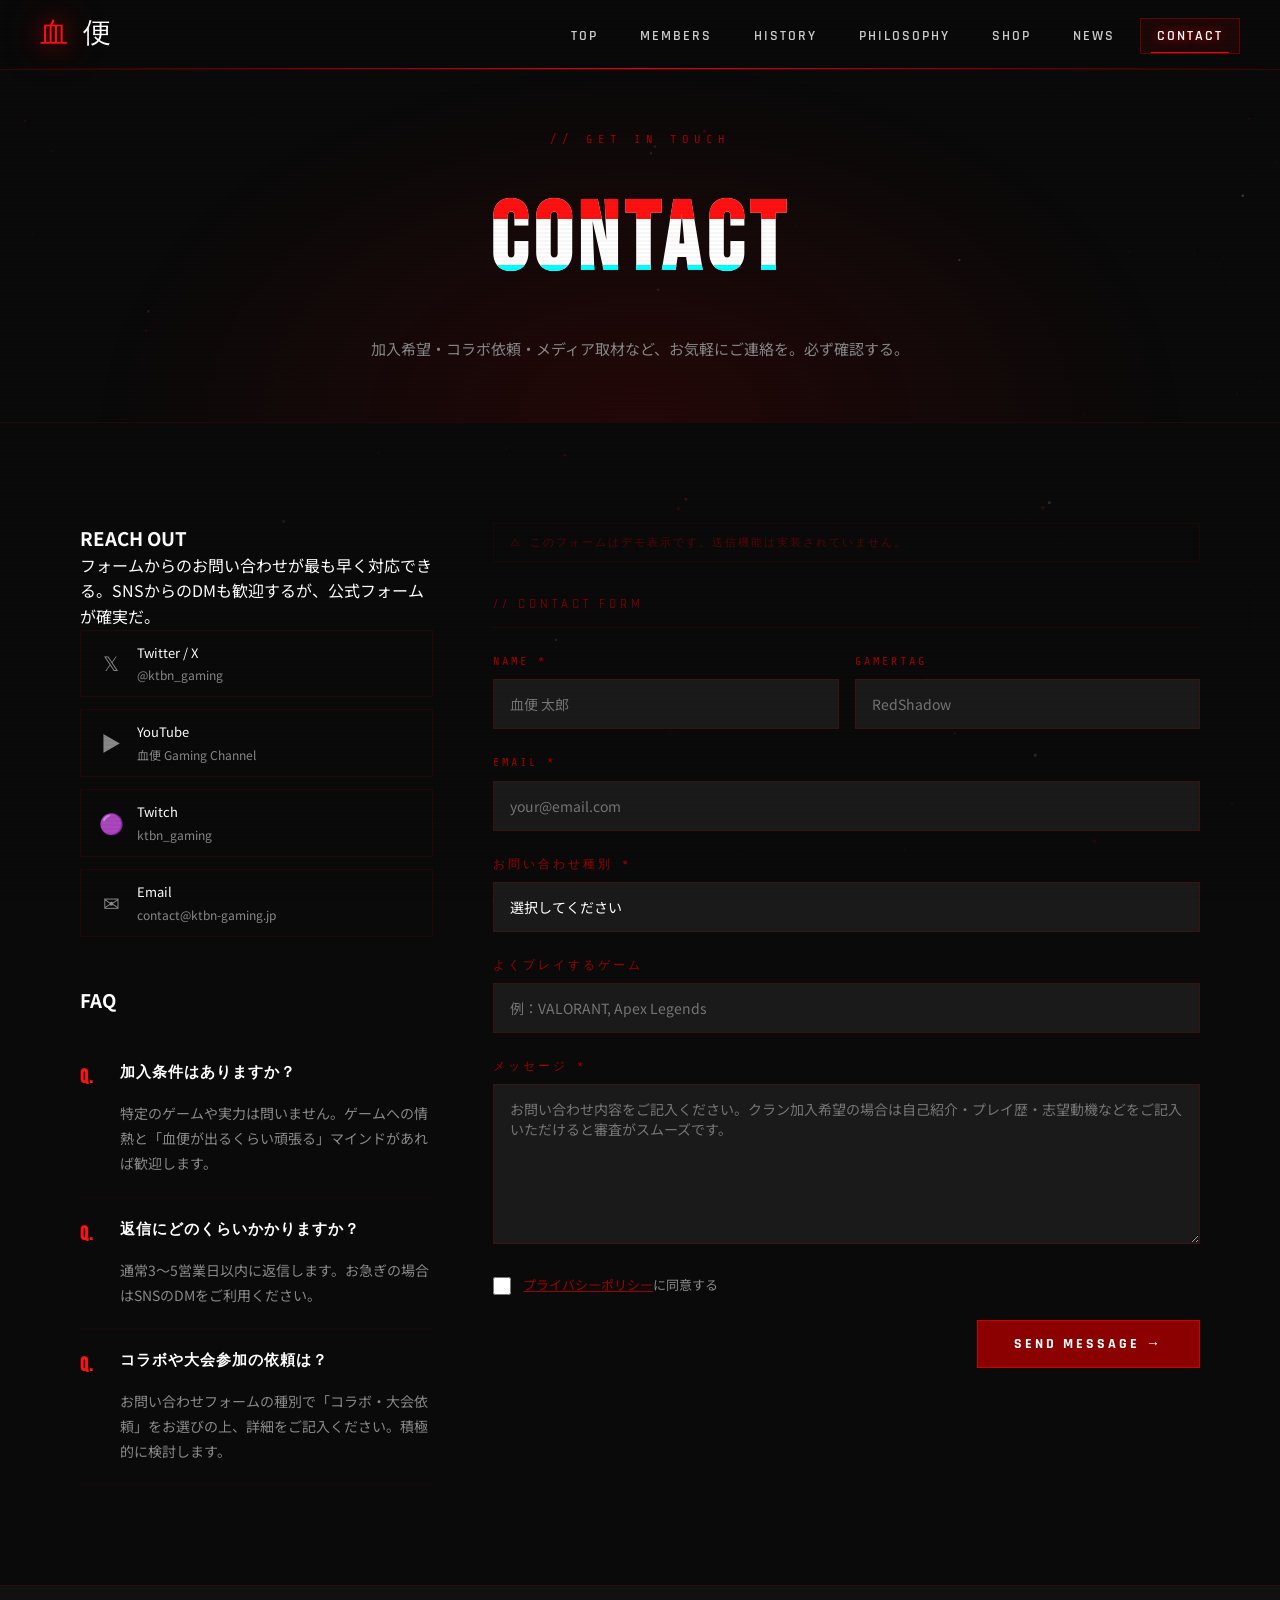
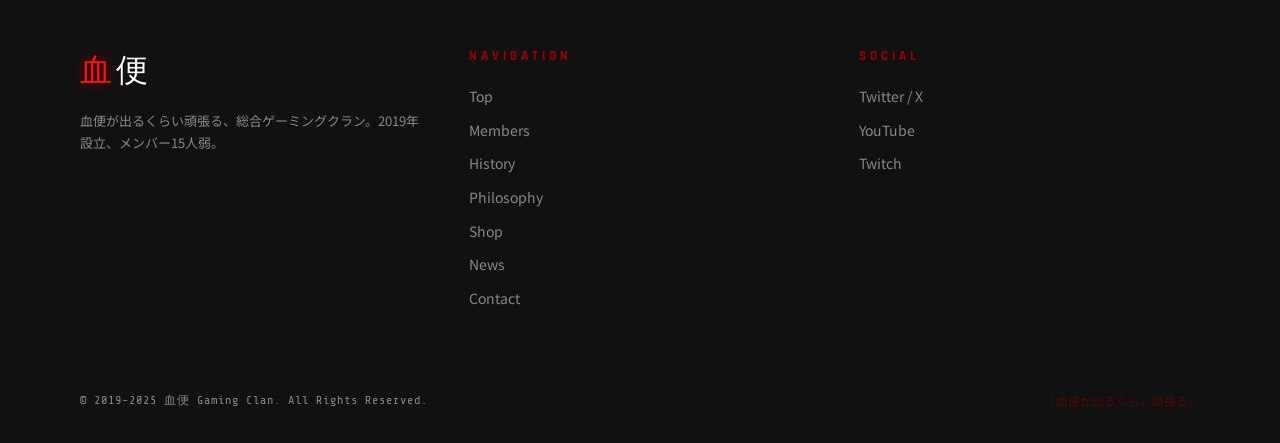
==== contact.html @ 0d0ad560 "初回リリース：血便クラン公式サイト Co-Authored-By: Claude Sonnet 4.6 <noreply@anthropic.com>" ====
<!DOCTYPE html>
<html lang="ja">
<head>
  <meta charset="UTF-8">
  <meta name="viewport" content="width=device-width, initial-scale=1.0">
  <title>CONTACT | 血便 Gaming Clan</title>
  <meta name="description" content="血便ゲーミングクランへのお問い合わせ。加入希望・コラボ・メディア掲載などはこちら。">
  <link rel="stylesheet" href="css/style.css">
  <style>
    .form-notice {
      font-family: var(--font-mono);
      font-size: 11px;
      letter-spacing: 2px;
      color: rgba(139,0,0,0.6);
      padding: 10px 16px;
      border: 1px solid rgba(139,0,0,0.15);
      margin-bottom: 32px;
    }

    .contact-section-title {
      font-family: var(--font-en);
      font-size: 13px;
      letter-spacing: 4px;
      color: var(--crimson2);
      text-transform: uppercase;
      margin-bottom: 24px;
      padding-bottom: 12px;
      border-bottom: 1px solid rgba(139,0,0,0.2);
    }

    .form-row {
      display: grid;
      grid-template-columns: 1fr 1fr;
      gap: 16px;
    }

    @media (max-width: 600px) {
      .form-row { grid-template-columns: 1fr; }
    }

    .form-submit-area {
      text-align: right;
    }

    .form-check {
      display: flex;
      align-items: flex-start;
      gap: 12px;
      margin-bottom: 24px;
    }

    .form-check input[type="checkbox"] {
      width: 18px;
      height: 18px;
      margin-top: 2px;
      accent-color: var(--crimson2);
      cursor: pointer;
      flex-shrink: 0;
    }

    .form-check label {
      font-size: 13px;
      color: var(--gray);
      cursor: pointer;
      line-height: 1.6;
    }

    .form-check label a { color: var(--crimson2); text-decoration: underline; }

    .faq-list { margin-top: 60px; }
    .faq-item {
      border-bottom: 1px solid rgba(139,0,0,0.1);
      padding: 20px 0;
    }
    .faq-q {
      font-family: var(--font-en);
      font-size: 15px;
      font-weight: 600;
      letter-spacing: 1px;
      color: var(--white);
      margin-bottom: 8px;
      display: flex;
      gap: 12px;
      align-items: flex-start;
    }
    .faq-q::before {
      content: 'Q.';
      color: var(--blood);
      font-family: var(--font-display);
      font-size: 20px;
      min-width: 28px;
    }
    .faq-a {
      font-size: 14px;
      color: var(--gray);
      line-height: 1.8;
      padding-left: 40px;
    }
  </style>
</head>
<body>

  <div class="page-loader">
    <div class="loader-text"><span>血</span>便</div>
    <div class="loader-bar"></div>
  </div>
  <div class="scan-lines"></div>
  <canvas id="particle-canvas"></canvas>

  <nav class="navbar">
    <a href="index.html" class="nav-logo">
      <span class="logo-blood">血</span>便
    </a>
    <button class="hamburger" aria-label="メニュー">
      <span></span><span></span><span></span>
    </button>
    <ul class="nav-menu">
      <li><a href="index.html">TOP</a></li>
      <li><a href="members.html">MEMBERS</a></li>
      <li><a href="history.html">HISTORY</a></li>
      <li><a href="philosophy.html">PHILOSOPHY</a></li>
      <li><a href="shop.html">SHOP</a></li>
      <li><a href="news.html">NEWS</a></li>
      <li><a href="contact.html">CONTACT</a></li>
    </ul>
  </nav>

  <div class="page-hero">
    <div class="page-hero-bg"></div>
    <span class="page-hero-label">// GET IN TOUCH</span>
    <h1 class="page-hero-title glitch" data-text="CONTACT">CONTACT</h1>
    <p class="page-hero-desc">加入希望・コラボ依頼・メディア取材など、お気軽にご連絡を。必ず確認する。</p>
  </div>

  <section class="section">
    <div class="section-inner">
      <div class="contact-grid">

        <!-- Info -->
        <div class="reveal-left">
          <h3>REACH OUT</h3>
          <p>フォームからのお問い合わせが最も早く対応できる。SNSからのDMも歓迎するが、公式フォームが確実だ。</p>

          <div class="contact-links">
            <div class="contact-link">
              <span class="contact-link-icon">𝕏</span>
              <div>
                <div style="font-size:13px;color:var(--white);margin-bottom:2px;">Twitter / X</div>
                <div style="font-size:12px;color:var(--gray);">@ktbn_gaming</div>
              </div>
            </div>
            <div class="contact-link">
              <span class="contact-link-icon">▶</span>
              <div>
                <div style="font-size:13px;color:var(--white);margin-bottom:2px;">YouTube</div>
                <div style="font-size:12px;color:var(--gray);">血便 Gaming Channel</div>
              </div>
            </div>
            <div class="contact-link">
              <span class="contact-link-icon">🟣</span>
              <div>
                <div style="font-size:13px;color:var(--white);margin-bottom:2px;">Twitch</div>
                <div style="font-size:12px;color:var(--gray);">ktbn_gaming</div>
              </div>
            </div>
            <div class="contact-link">
              <span class="contact-link-icon">✉</span>
              <div>
                <div style="font-size:13px;color:var(--white);margin-bottom:2px;">Email</div>
                <div style="font-size:12px;color:var(--gray);">contact@ktbn-gaming.jp</div>
              </div>
            </div>
          </div>

          <!-- FAQ -->
          <div class="faq-list" style="margin-top:48px;">
            <h3>FAQ</h3>
            <br>
            <div class="faq-item">
              <div class="faq-q">加入条件はありますか？</div>
              <p class="faq-a">特定のゲームや実力は問いません。ゲームへの情熱と「血便が出るくらい頑張る」マインドがあれば歓迎します。</p>
            </div>
            <div class="faq-item">
              <div class="faq-q">返信にどのくらいかかりますか？</div>
              <p class="faq-a">通常3〜5営業日以内に返信します。お急ぎの場合はSNSのDMをご利用ください。</p>
            </div>
            <div class="faq-item">
              <div class="faq-q">コラボや大会参加の依頼は？</div>
              <p class="faq-a">お問い合わせフォームの種別で「コラボ・大会依頼」をお選びの上、詳細をご記入ください。積極的に検討します。</p>
            </div>
          </div>
        </div>

        <!-- Form -->
        <div class="reveal-right">
          <p class="form-notice">⚠ このフォームはデモ表示です。送信機能は実装されていません。</p>

          <form onsubmit="return false;">
            <p class="contact-section-title">// CONTACT FORM</p>

            <div class="form-row">
              <div class="form-group">
                <label class="form-label" for="name">NAME *</label>
                <input type="text" id="name" name="name" class="form-input" placeholder="血便 太郎" required>
              </div>
              <div class="form-group">
                <label class="form-label" for="gamertag">GAMERTAG</label>
                <input type="text" id="gamertag" name="gamertag" class="form-input" placeholder="RedShadow">
              </div>
            </div>

            <div class="form-group">
              <label class="form-label" for="email">EMAIL *</label>
              <input type="email" id="email" name="email" class="form-input" placeholder="your@email.com" required>
            </div>

            <div class="form-group">
              <label class="form-label" for="type">お問い合わせ種別 *</label>
              <select id="type" name="type" class="form-select" required>
                <option value="" disabled selected>選択してください</option>
                <option value="join">クラン加入希望</option>
                <option value="collab">コラボ・大会依頼</option>
                <option value="media">メディア取材</option>
                <option value="goods">グッズについて</option>
                <option value="other">その他</option>
              </select>
            </div>

            <div class="form-group">
              <label class="form-label" for="games">よくプレイするゲーム</label>
              <input type="text" id="games" name="games" class="form-input" placeholder="例：VALORANT, Apex Legends">
            </div>

            <div class="form-group">
              <label class="form-label" for="message">メッセージ *</label>
              <textarea id="message" name="message" class="form-textarea" placeholder="お問い合わせ内容をご記入ください。クラン加入希望の場合は自己紹介・プレイ歴・志望動機などをご記入いただけると審査がスムーズです。" required></textarea>
            </div>

            <div class="form-check">
              <input type="checkbox" id="privacy" name="privacy" required>
              <label for="privacy">
                <a href="#">プライバシーポリシー</a>に同意する
              </label>
            </div>

            <div class="form-submit-area">
              <button type="submit" class="btn btn-primary">SEND MESSAGE →</button>
            </div>
          </form>
        </div>

      </div>
    </div>
  </section>

  <footer class="footer">
    <div class="footer-inner">
      <div class="footer-top">
        <div class="footer-brand">
          <div class="footer-logo"><span>血</span>便</div>
          <p>血便が出るくらい頑張る、総合ゲーミングクラン。2019年設立、メンバー15人弱。</p>
        </div>
        <div class="footer-nav">
          <h4>Navigation</h4>
          <ul>
            <li><a href="index.html">Top</a></li>
            <li><a href="members.html">Members</a></li>
            <li><a href="history.html">History</a></li>
            <li><a href="philosophy.html">Philosophy</a></li>
            <li><a href="shop.html">Shop</a></li>
            <li><a href="news.html">News</a></li>
            <li><a href="contact.html">Contact</a></li>
          </ul>
        </div>
        <div class="footer-nav">
          <h4>Social</h4>
          <ul>
            <li><a href="#">Twitter / X</a></li>
            <li><a href="#">YouTube</a></li>
            <li><a href="#">Twitch</a></li>
          </ul>
        </div>
      </div>
      <div class="footer-bottom">
        <p class="footer-copy">© 2019-2025 血便 Gaming Clan. All Rights Reserved.</p>
        <p class="footer-slogan">「血便が出るくらい頑張る」</p>
      </div>
    </div>
  </footer>

  <script src="js/main.js"></script>
</body>
</html>
---- css/style.css ----
/* =============================================
   KTBN - 血便 Gaming Clan Official Site
   Main Stylesheet
   ============================================= */

@import url('https://fonts.googleapis.com/css2?family=Bebas+Neue&family=Rajdhani:wght@400;600;700&family=Share+Tech+Mono&family=Noto+Sans+JP:wght@400;700;900&display=swap');

/* ---- Reset & Variables ---- */
*, *::before, *::after { box-sizing: border-box; margin: 0; padding: 0; }

:root {
  --black: #0a0a0a;
  --dark: #111111;
  --dark2: #1a1a1a;
  --dark3: #222222;
  --crimson: #8B0000;
  --crimson2: #A00000;
  --dark-red: #CC0000;
  --red: #FF0000;
  --blood: #FF1111;
  --accent: #FF3333;
  --white: #ffffff;
  --gray: #888888;
  --light-gray: #cccccc;
  --font-en: 'Rajdhani', 'Bebas Neue', sans-serif;
  --font-display: 'Bebas Neue', sans-serif;
  --font-mono: 'Share Tech Mono', monospace;
  --font-jp: 'Noto Sans JP', sans-serif;
  --nav-height: 70px;
  --transition: 0.3s ease;
}

html { scroll-behavior: smooth; }

body {
  background-color: var(--black);
  color: var(--white);
  font-family: var(--font-jp);
  overflow-x: hidden;
  line-height: 1.6;
}

a { color: inherit; text-decoration: none; }

img { max-width: 100%; height: auto; }

/* ---- Scrollbar ---- */
::-webkit-scrollbar { width: 6px; }
::-webkit-scrollbar-track { background: var(--dark); }
::-webkit-scrollbar-thumb { background: var(--crimson2); border-radius: 3px; }
::-webkit-scrollbar-thumb:hover { background: var(--red); }

/* =============================================
   CANVAS PARTICLE BACKGROUND
   ============================================= */
#particle-canvas {
  position: fixed;
  top: 0; left: 0;
  width: 100%; height: 100%;
  pointer-events: none;
  z-index: 0;
  opacity: 0.4;
}

/* =============================================
   NAVIGATION
   ============================================= */
.navbar {
  position: fixed;
  top: 0; left: 0; right: 0;
  height: var(--nav-height);
  background: rgba(10, 10, 10, 0.92);
  backdrop-filter: blur(10px);
  border-bottom: 1px solid rgba(139, 0, 0, 0.4);
  z-index: 1000;
  display: flex;
  align-items: center;
  justify-content: space-between;
  padding: 0 40px;
  transition: border-color var(--transition);
}

.navbar::after {
  content: '';
  position: absolute;
  bottom: 0; left: 0; right: 0;
  height: 1px;
  background: linear-gradient(90deg, transparent, var(--crimson), var(--red), var(--crimson), transparent);
}

.nav-logo {
  display: flex;
  align-items: center;
  gap: 12px;
  font-family: var(--font-display);
  font-size: 28px;
  letter-spacing: 3px;
  color: var(--white);
  text-transform: uppercase;
}

.nav-logo .logo-blood {
  color: var(--blood);
  text-shadow: 0 0 20px var(--crimson), 0 0 40px var(--crimson2);
}

.nav-logo img { height: 40px; width: 40px; }

.nav-menu {
  display: flex;
  align-items: center;
  gap: 8px;
  list-style: none;
}

.nav-menu a {
  font-family: var(--font-en);
  font-size: 14px;
  font-weight: 600;
  letter-spacing: 2px;
  text-transform: uppercase;
  padding: 8px 16px;
  border: 1px solid transparent;
  transition: all var(--transition);
  position: relative;
  color: var(--light-gray);
}

.nav-menu a::before {
  content: '';
  position: absolute;
  bottom: 0; left: 50%; right: 50%;
  height: 1px;
  background: var(--red);
  transition: all var(--transition);
}

.nav-menu a:hover,
.nav-menu a.active {
  color: var(--white);
  border-color: rgba(255, 0, 0, 0.3);
  background: rgba(139, 0, 0, 0.15);
  text-shadow: 0 0 10px var(--red);
}

.nav-menu a:hover::before,
.nav-menu a.active::before {
  left: 10%; right: 10%;
}

.hamburger {
  display: none;
  flex-direction: column;
  gap: 5px;
  cursor: pointer;
  padding: 5px;
}

.hamburger span {
  display: block;
  width: 25px;
  height: 2px;
  background: var(--white);
  transition: all var(--transition);
}

.hamburger.open span:nth-child(1) { transform: rotate(45deg) translate(5px, 5px); }
.hamburger.open span:nth-child(2) { opacity: 0; }
.hamburger.open span:nth-child(3) { transform: rotate(-45deg) translate(5px, -5px); }

/* =============================================
   HERO SECTION
   ============================================= */
.hero {
  position: relative;
  height: 100vh;
  display: flex;
  align-items: center;
  justify-content: center;
  text-align: center;
  overflow: hidden;
  padding-top: var(--nav-height);
}

.hero-bg {
  position: absolute;
  inset: 0;
  background:
    radial-gradient(ellipse at 50% 60%, rgba(139, 0, 0, 0.25) 0%, transparent 70%),
    radial-gradient(ellipse at 20% 80%, rgba(80, 0, 0, 0.15) 0%, transparent 50%),
    linear-gradient(180deg, var(--black) 0%, #0d0000 50%, var(--black) 100%);
}

.hero-grid {
  position: absolute;
  inset: 0;
  background-image:
    linear-gradient(rgba(139, 0, 0, 0.06) 1px, transparent 1px),
    linear-gradient(90deg, rgba(139, 0, 0, 0.06) 1px, transparent 1px);
  background-size: 60px 60px;
  animation: gridMove 20s linear infinite;
}

@keyframes gridMove {
  0% { transform: translateY(0); }
  100% { transform: translateY(60px); }
}

.hero-content {
  position: relative;
  z-index: 2;
  max-width: 900px;
  padding: 0 20px;
}

.hero-eyebrow {
  font-family: var(--font-mono);
  font-size: 13px;
  letter-spacing: 8px;
  color: var(--crimson2);
  text-transform: uppercase;
  margin-bottom: 24px;
  animation: fadeInDown 1s ease both;
}

.hero-title {
  font-family: var(--font-display);
  font-size: clamp(80px, 16vw, 180px);
  line-height: 0.9;
  letter-spacing: 8px;
  text-transform: uppercase;
  color: var(--white);
  margin-bottom: 16px;
  animation: glitchIn 1.2s ease both 0.3s;
}

.hero-title .blood-text {
  color: var(--blood);
  text-shadow:
    0 0 30px var(--crimson),
    0 0 60px var(--crimson2),
    0 0 120px rgba(139, 0, 0, 0.5);
  display: block;
}

.hero-subtitle {
  font-family: var(--font-en);
  font-size: clamp(16px, 3vw, 26px);
  letter-spacing: 6px;
  color: var(--gray);
  text-transform: uppercase;
  margin-bottom: 40px;
  animation: fadeInUp 1s ease both 0.6s;
}

.hero-slogan {
  font-family: var(--font-jp);
  font-size: clamp(14px, 2.5vw, 20px);
  font-weight: 700;
  color: var(--light-gray);
  border: 1px solid rgba(139, 0, 0, 0.5);
  display: inline-block;
  padding: 12px 32px;
  margin-bottom: 48px;
  animation: fadeInUp 1s ease both 0.9s;
  position: relative;
}

.hero-slogan::before,
.hero-slogan::after {
  content: '//';
  font-family: var(--font-mono);
  color: var(--crimson2);
  padding: 0 8px;
}

.hero-btns {
  display: flex;
  gap: 16px;
  justify-content: center;
  flex-wrap: wrap;
  animation: fadeInUp 1s ease both 1.2s;
}

.scroll-indicator {
  position: absolute;
  bottom: 40px;
  left: 50%;
  transform: translateX(-50%);
  display: flex;
  flex-direction: column;
  align-items: center;
  gap: 8px;
  animation: fadeIn 2s ease both 2s;
  z-index: 2;
}

.scroll-indicator span {
  font-family: var(--font-mono);
  font-size: 11px;
  letter-spacing: 4px;
  color: var(--gray);
}

.scroll-line {
  width: 1px;
  height: 60px;
  background: linear-gradient(var(--crimson2), transparent);
  animation: scrollPulse 2s ease-in-out infinite;
}

@keyframes scrollPulse {
  0%, 100% { transform: scaleY(1); opacity: 1; }
  50% { transform: scaleY(0.5); opacity: 0.4; }
}

/* =============================================
   BUTTONS
   ============================================= */
.btn {
  display: inline-block;
  font-family: var(--font-en);
  font-size: 14px;
  font-weight: 700;
  letter-spacing: 3px;
  text-transform: uppercase;
  padding: 14px 36px;
  border: 1px solid;
  cursor: pointer;
  transition: all var(--transition);
  position: relative;
  overflow: hidden;
}

.btn::before {
  content: '';
  position: absolute;
  inset: 0;
  transform: translateX(-100%);
  transition: transform 0.4s ease;
}

.btn:hover::before { transform: translateX(0); }

.btn-primary {
  background: var(--crimson);
  border-color: var(--dark-red);
  color: var(--white);
}

.btn-primary::before { background: var(--dark-red); }

.btn-primary:hover {
  box-shadow: 0 0 20px rgba(200, 0, 0, 0.5), 0 0 40px rgba(139, 0, 0, 0.3);
  color: var(--white);
}

.btn-outline {
  background: transparent;
  border-color: rgba(255, 255, 255, 0.3);
  color: var(--white);
}

.btn-outline::before { background: rgba(139, 0, 0, 0.3); }

.btn-outline:hover {
  border-color: var(--crimson2);
  box-shadow: 0 0 20px rgba(139, 0, 0, 0.3);
}

/* =============================================
   SECTION COMMONS
   ============================================= */
.section {
  position: relative;
  z-index: 1;
  padding: 100px 0;
}

.section-inner {
  max-width: 1200px;
  margin: 0 auto;
  padding: 0 40px;
}

.section-header {
  text-align: center;
  margin-bottom: 64px;
}

.section-label {
  font-family: var(--font-mono);
  font-size: 12px;
  letter-spacing: 6px;
  color: var(--crimson2);
  text-transform: uppercase;
  display: block;
  margin-bottom: 16px;
}

.section-title {
  font-family: var(--font-display);
  font-size: clamp(40px, 6vw, 72px);
  letter-spacing: 4px;
  text-transform: uppercase;
  line-height: 1;
  color: var(--white);
}

.section-title .highlight { color: var(--blood); }

.section-divider {
  width: 80px;
  height: 2px;
  background: linear-gradient(90deg, transparent, var(--crimson), var(--red), var(--crimson), transparent);
  margin: 20px auto 0;
}

.section-desc {
  color: var(--gray);
  font-size: 15px;
  max-width: 600px;
  margin: 24px auto 0;
  line-height: 1.8;
}

/* =============================================
   GLITCH EFFECT
   ============================================= */
.glitch {
  position: relative;
}

.glitch::before,
.glitch::after {
  content: attr(data-text);
  position: absolute;
  top: 0; left: 0;
  width: 100%;
  height: 100%;
}

.glitch::before {
  color: var(--blood);
  animation: glitchTop 3s infinite;
  clip-path: polygon(0 0, 100% 0, 100% 35%, 0 35%);
}

.glitch::after {
  color: #0ff;
  animation: glitchBot 3s infinite;
  clip-path: polygon(0 65%, 100% 65%, 100% 100%, 0 100%);
}

@keyframes glitchTop {
  0%, 90%, 100% { transform: none; opacity: 0; }
  92% { transform: translate(-2px, -2px); opacity: 0.7; }
  94% { transform: translate(2px, 0); opacity: 0.5; }
  96% { transform: translate(-2px, 2px); opacity: 0; }
}

@keyframes glitchBot {
  0%, 93%, 100% { transform: none; opacity: 0; }
  95% { transform: translate(2px, 2px); opacity: 0.7; }
  97% { transform: translate(-2px, 0); opacity: 0.5; }
  99% { transform: translate(2px, -2px); opacity: 0; }
}

/* =============================================
   SCROLL REVEAL
   ============================================= */
.reveal {
  opacity: 0;
  transform: translateY(40px);
  transition: opacity 0.7s ease, transform 0.7s ease;
}

.reveal.visible {
  opacity: 1;
  transform: translateY(0);
}

.reveal-left {
  opacity: 0;
  transform: translateX(-40px);
  transition: opacity 0.7s ease, transform 0.7s ease;
}

.reveal-left.visible {
  opacity: 1;
  transform: translateX(0);
}

.reveal-right {
  opacity: 0;
  transform: translateX(40px);
  transition: opacity 0.7s ease, transform 0.7s ease;
}

.reveal-right.visible {
  opacity: 1;
  transform: translateX(0);
}

/* =============================================
   STAT CARDS (index)
   ============================================= */
.stats-grid {
  display: grid;
  grid-template-columns: repeat(4, 1fr);
  gap: 1px;
  background: rgba(139, 0, 0, 0.2);
  border: 1px solid rgba(139, 0, 0, 0.2);
  margin-top: 80px;
}

.stat-card {
  background: var(--dark);
  padding: 40px 24px;
  text-align: center;
  transition: background var(--transition);
}

.stat-card:hover { background: rgba(139, 0, 0, 0.1); }

.stat-number {
  font-family: var(--font-display);
  font-size: 64px;
  color: var(--blood);
  line-height: 1;
  text-shadow: 0 0 20px rgba(255, 0, 0, 0.4);
}

.stat-label {
  font-family: var(--font-en);
  font-size: 12px;
  letter-spacing: 4px;
  color: var(--gray);
  text-transform: uppercase;
  margin-top: 8px;
}

/* =============================================
   ABOUT SECTION (index)
   ============================================= */
.about-grid {
  display: grid;
  grid-template-columns: 1fr 1fr;
  gap: 80px;
  align-items: center;
}

.about-text h2 {
  font-family: var(--font-display);
  font-size: clamp(36px, 5vw, 60px);
  letter-spacing: 3px;
  line-height: 1.1;
  margin-bottom: 24px;
}

.about-text p {
  color: var(--light-gray);
  line-height: 1.9;
  margin-bottom: 16px;
}

.about-visual {
  position: relative;
}

.clan-emblem {
  width: 100%;
  max-width: 400px;
  margin: 0 auto;
  display: block;
  aspect-ratio: 1;
  background: radial-gradient(circle, rgba(139, 0, 0, 0.3) 0%, transparent 70%);
  border: 1px solid rgba(139, 0, 0, 0.3);
  display: flex;
  align-items: center;
  justify-content: center;
  font-family: var(--font-display);
  font-size: 120px;
  color: var(--crimson);
  text-shadow: 0 0 40px var(--crimson2);
  position: relative;
  animation: emblemPulse 4s ease-in-out infinite;
}

@keyframes emblemPulse {
  0%, 100% { box-shadow: 0 0 0 0 rgba(139, 0, 0, 0); }
  50% { box-shadow: 0 0 40px 10px rgba(139, 0, 0, 0.2); }
}

.clan-emblem::before {
  content: '';
  position: absolute;
  inset: 10px;
  border: 1px solid rgba(139, 0, 0, 0.15);
}

/* =============================================
   FEATURED MEMBERS (index)
   ============================================= */
.members-grid {
  display: grid;
  grid-template-columns: repeat(auto-fill, minmax(280px, 1fr));
  gap: 24px;
}

.member-card {
  background: var(--dark2);
  border: 1px solid rgba(139, 0, 0, 0.15);
  padding: 28px;
  transition: all var(--transition);
  position: relative;
  overflow: hidden;
}

.member-card::before {
  content: '';
  position: absolute;
  top: 0; left: 0; right: 0;
  height: 2px;
  background: linear-gradient(90deg, transparent, var(--crimson2), transparent);
  transform: scaleX(0);
  transition: transform var(--transition);
}

.member-card:hover { border-color: rgba(200, 0, 0, 0.4); transform: translateY(-4px); }
.member-card:hover::before { transform: scaleX(1); }

.member-avatar {
  width: 80px;
  height: 80px;
  border-radius: 50%;
  background: var(--dark3);
  border: 2px solid var(--crimson);
  margin-bottom: 16px;
  display: flex;
  align-items: center;
  justify-content: center;
  font-size: 32px;
  font-family: var(--font-display);
  color: var(--crimson2);
  overflow: hidden;
}

.member-avatar img { width: 100%; height: 100%; object-fit: cover; }

.member-name {
  font-family: var(--font-en);
  font-size: 20px;
  font-weight: 700;
  letter-spacing: 2px;
  margin-bottom: 4px;
}

.member-role {
  font-family: var(--font-mono);
  font-size: 11px;
  color: var(--crimson2);
  letter-spacing: 3px;
  text-transform: uppercase;
  margin-bottom: 12px;
}

.member-games {
  display: flex;
  flex-wrap: wrap;
  gap: 6px;
  margin-bottom: 12px;
}

.game-tag {
  font-size: 11px;
  padding: 3px 8px;
  background: rgba(139, 0, 0, 0.2);
  border: 1px solid rgba(139, 0, 0, 0.3);
  color: var(--light-gray);
  letter-spacing: 1px;
}

.member-bio {
  font-size: 13px;
  color: var(--gray);
  line-height: 1.7;
  margin-bottom: 16px;
  display: -webkit-box;
  -webkit-line-clamp: 3;
  -webkit-box-orient: vertical;
  overflow: hidden;
}

.member-sns { display: flex; gap: 12px; }
.sns-link {
  font-size: 13px;
  font-family: var(--font-mono);
  color: var(--gray);
  transition: color var(--transition);
}
.sns-link:hover { color: var(--blood); }

/* Full member card for members.html */
.member-card-full .member-avatar {
  width: 100px;
  height: 100px;
  font-size: 40px;
}
.member-card-full .member-bio {
  -webkit-line-clamp: unset;
}

/* =============================================
   TIMELINE (history)
   ============================================= */
.timeline {
  position: relative;
  padding: 20px 0;
}

.timeline::before {
  content: '';
  position: absolute;
  left: 50%;
  transform: translateX(-50%);
  top: 0; bottom: 0;
  width: 1px;
  background: linear-gradient(var(--crimson2), rgba(139, 0, 0, 0.1));
}

.timeline-item {
  display: grid;
  grid-template-columns: 1fr 60px 1fr;
  gap: 0;
  margin-bottom: 48px;
  align-items: start;
}

.timeline-item:nth-child(even) .timeline-content { grid-column: 3; grid-row: 1; }
.timeline-item:nth-child(even) .timeline-empty { grid-column: 1; grid-row: 1; }
.timeline-item:nth-child(odd) .timeline-content { grid-column: 1; grid-row: 1; text-align: right; }
.timeline-item:nth-child(odd) .timeline-empty { grid-column: 3; grid-row: 1; }

.timeline-dot {
  grid-column: 2;
  display: flex;
  flex-direction: column;
  align-items: center;
  gap: 8px;
  padding-top: 20px;
}

.timeline-dot-inner {
  width: 40px;
  height: 40px;
  background: var(--dark);
  border: 2px solid var(--crimson2);
  border-radius: 50%;
  display: flex;
  align-items: center;
  justify-content: center;
  font-size: 18px;
  position: relative;
  z-index: 1;
  transition: all var(--transition);
}

.timeline-item:hover .timeline-dot-inner {
  border-color: var(--blood);
  box-shadow: 0 0 20px rgba(255, 0, 0, 0.4);
}

.timeline-content {
  padding: 24px;
  background: var(--dark2);
  border: 1px solid rgba(139, 0, 0, 0.15);
  position: relative;
  transition: border-color var(--transition);
}

.timeline-item:hover .timeline-content { border-color: rgba(200, 0, 0, 0.4); }

.timeline-date {
  font-family: var(--font-mono);
  font-size: 12px;
  color: var(--crimson2);
  letter-spacing: 3px;
  margin-bottom: 8px;
}

.timeline-title {
  font-family: var(--font-en);
  font-size: 18px;
  font-weight: 700;
  letter-spacing: 1px;
  margin-bottom: 8px;
}

.timeline-desc {
  font-size: 14px;
  color: var(--gray);
  line-height: 1.7;
}

.timeline-badge {
  display: inline-block;
  font-size: 10px;
  padding: 2px 8px;
  margin-bottom: 8px;
  letter-spacing: 2px;
  text-transform: uppercase;
}

.badge-milestone { background: rgba(139, 0, 0, 0.3); color: var(--crimson2); border: 1px solid var(--crimson); }
.badge-achievement { background: rgba(200, 100, 0, 0.2); color: #ff8800; border: 1px solid #cc6600; }
.badge-event { background: rgba(0, 80, 120, 0.2); color: #0088cc; border: 1px solid #006699; }

/* =============================================
   PHILOSOPHY PAGE
   ============================================= */
.philosophy-hero {
  min-height: 60vh;
  display: flex;
  align-items: center;
  justify-content: center;
  text-align: center;
  position: relative;
  padding: 120px 40px 80px;
}

.philosophy-hero-bg {
  position: absolute;
  inset: 0;
  background: radial-gradient(ellipse at center, rgba(139, 0, 0, 0.3) 0%, transparent 70%);
}

.big-slogan {
  font-family: var(--font-display);
  font-size: clamp(36px, 8vw, 100px);
  line-height: 1;
  letter-spacing: 4px;
  text-transform: uppercase;
  position: relative;
  z-index: 1;
}

.credos-grid {
  display: grid;
  grid-template-columns: repeat(auto-fit, minmax(300px, 1fr));
  gap: 2px;
  background: rgba(139, 0, 0, 0.1);
}

.credo-card {
  background: var(--dark);
  padding: 48px 36px;
  position: relative;
  overflow: hidden;
  transition: background var(--transition);
}

.credo-card:hover { background: rgba(139, 0, 0, 0.1); }

.credo-number {
  font-family: var(--font-display);
  font-size: 80px;
  color: rgba(139, 0, 0, 0.15);
  position: absolute;
  top: 16px; right: 24px;
  line-height: 1;
}

.credo-title {
  font-family: var(--font-en);
  font-size: 22px;
  font-weight: 700;
  letter-spacing: 2px;
  margin-bottom: 16px;
  color: var(--blood);
}

.credo-text {
  font-size: 14px;
  color: var(--light-gray);
  line-height: 1.9;
}

/* =============================================
   SHOP PAGE
   ============================================= */
.shop-grid {
  display: grid;
  grid-template-columns: repeat(auto-fill, minmax(280px, 1fr));
  gap: 24px;
}

.shop-card {
  background: var(--dark2);
  border: 1px solid rgba(139, 0, 0, 0.15);
  overflow: hidden;
  transition: all var(--transition);
  position: relative;
}

.shop-card:hover {
  border-color: rgba(200, 0, 0, 0.4);
  transform: translateY(-6px);
  box-shadow: 0 20px 40px rgba(0, 0, 0, 0.4);
}

.shop-img {
  aspect-ratio: 4/3;
  background: var(--dark3);
  display: flex;
  align-items: center;
  justify-content: center;
  font-size: 64px;
  position: relative;
  overflow: hidden;
}

.shop-img::after {
  content: '';
  position: absolute;
  inset: 0;
  background: linear-gradient(180deg, transparent 60%, var(--dark2) 100%);
}

.shop-badge {
  position: absolute;
  top: 12px; right: 12px;
  background: var(--crimson);
  color: var(--white);
  font-family: var(--font-mono);
  font-size: 10px;
  padding: 4px 8px;
  letter-spacing: 2px;
  z-index: 1;
}

.shop-info { padding: 20px; }

.shop-name {
  font-family: var(--font-en);
  font-size: 18px;
  font-weight: 700;
  letter-spacing: 1px;
  margin-bottom: 8px;
}

.shop-desc {
  font-size: 13px;
  color: var(--gray);
  line-height: 1.6;
  margin-bottom: 16px;
}

.shop-footer {
  display: flex;
  align-items: center;
  justify-content: space-between;
}

.shop-price {
  font-family: var(--font-display);
  font-size: 28px;
  color: var(--blood);
}

.shop-price span {
  font-family: var(--font-mono);
  font-size: 13px;
  color: var(--gray);
}

/* =============================================
   NEWS PAGE
   ============================================= */
.news-list { display: flex; flex-direction: column; gap: 1px; }

.news-item {
  background: var(--dark2);
  border: 1px solid rgba(139, 0, 0, 0.1);
  padding: 24px 32px;
  display: grid;
  grid-template-columns: 120px 100px 1fr;
  gap: 24px;
  align-items: center;
  transition: all var(--transition);
  position: relative;
}

.news-item::before {
  content: '';
  position: absolute;
  left: 0; top: 0; bottom: 0;
  width: 2px;
  background: var(--crimson);
  transform: scaleY(0);
  transition: transform var(--transition);
}

.news-item:hover { background: rgba(139, 0, 0, 0.08); border-color: rgba(200, 0, 0, 0.3); }
.news-item:hover::before { transform: scaleY(1); }

.news-item.important .news-date { color: var(--blood); }

.news-date {
  font-family: var(--font-mono);
  font-size: 13px;
  color: var(--gray);
  letter-spacing: 1px;
}

.news-category {
  font-size: 11px;
  padding: 3px 10px;
  background: rgba(139, 0, 0, 0.2);
  border: 1px solid rgba(139, 0, 0, 0.4);
  color: var(--crimson2);
  letter-spacing: 2px;
  text-align: center;
}

.news-title {
  font-family: var(--font-en);
  font-size: 16px;
  font-weight: 600;
  letter-spacing: 1px;
  color: var(--white);
}

.news-title .news-summary {
  display: block;
  font-family: var(--font-jp);
  font-size: 13px;
  font-weight: 400;
  color: var(--gray);
  margin-top: 4px;
  letter-spacing: 0;
}

/* =============================================
   CONTACT PAGE
   ============================================= */
.contact-grid {
  display: grid;
  grid-template-columns: 1fr 2fr;
  gap: 60px;
  align-items: start;
}

.contact-info h3 {
  font-family: var(--font-en);
  font-size: 18px;
  font-weight: 700;
  letter-spacing: 3px;
  margin-bottom: 16px;
  text-transform: uppercase;
}

.contact-info p {
  font-size: 14px;
  color: var(--gray);
  line-height: 1.8;
  margin-bottom: 32px;
}

.contact-links { display: flex; flex-direction: column; gap: 12px; }

.contact-link {
  display: flex;
  align-items: center;
  gap: 12px;
  padding: 12px 16px;
  border: 1px solid rgba(139, 0, 0, 0.2);
  font-size: 14px;
  color: var(--gray);
  transition: all var(--transition);
}

.contact-link:hover {
  border-color: var(--crimson2);
  color: var(--white);
  background: rgba(139, 0, 0, 0.1);
}

.contact-link-icon {
  font-size: 20px;
  width: 28px;
  text-align: center;
}

/* Form */
.form-group { margin-bottom: 24px; }

.form-label {
  display: block;
  font-family: var(--font-mono);
  font-size: 12px;
  letter-spacing: 3px;
  color: var(--crimson2);
  margin-bottom: 8px;
  text-transform: uppercase;
}

.form-input,
.form-select,
.form-textarea {
  width: 100%;
  background: var(--dark2);
  border: 1px solid rgba(139, 0, 0, 0.3);
  color: var(--white);
  padding: 14px 16px;
  font-family: var(--font-jp);
  font-size: 14px;
  outline: none;
  transition: border-color var(--transition);
  appearance: none;
}

.form-select option { background: var(--dark2); }

.form-input:focus,
.form-select:focus,
.form-textarea:focus {
  border-color: var(--crimson2);
  box-shadow: 0 0 12px rgba(139, 0, 0, 0.2);
}

.form-textarea { min-height: 160px; resize: vertical; }

/* =============================================
   PAGE HERO (subpages)
   ============================================= */
.page-hero {
  padding: calc(var(--nav-height) + 60px) 40px 60px;
  text-align: center;
  position: relative;
  border-bottom: 1px solid rgba(139, 0, 0, 0.2);
}

.page-hero-bg {
  position: absolute;
  inset: 0;
  background: radial-gradient(ellipse at 50% 100%, rgba(139, 0, 0, 0.2) 0%, transparent 60%);
}

.page-hero-label {
  font-family: var(--font-mono);
  font-size: 12px;
  letter-spacing: 6px;
  color: var(--crimson2);
  display: block;
  margin-bottom: 16px;
  position: relative;
  z-index: 1;
}

.page-hero-title {
  font-family: var(--font-display);
  font-size: clamp(48px, 8vw, 96px);
  letter-spacing: 6px;
  text-transform: uppercase;
  position: relative;
  z-index: 1;
}

.page-hero-desc {
  font-size: 15px;
  color: var(--gray);
  max-width: 560px;
  margin: 16px auto 0;
  line-height: 1.8;
  position: relative;
  z-index: 1;
}

/* =============================================
   FOOTER
   ============================================= */
.footer {
  background: var(--dark);
  border-top: 1px solid rgba(139, 0, 0, 0.2);
  padding: 60px 0 32px;
  position: relative;
  z-index: 1;
}

.footer-inner {
  max-width: 1200px;
  margin: 0 auto;
  padding: 0 40px;
}

.footer-top {
  display: grid;
  grid-template-columns: 1fr 1fr 1fr;
  gap: 48px;
  padding-bottom: 40px;
  border-bottom: 1px solid rgba(139, 0, 0, 0.15);
  margin-bottom: 32px;
}

.footer-brand .footer-logo {
  font-family: var(--font-display);
  font-size: 32px;
  letter-spacing: 4px;
  color: var(--white);
  margin-bottom: 12px;
}

.footer-brand .footer-logo span { color: var(--blood); text-shadow: 0 0 15px var(--crimson); }

.footer-brand p {
  font-size: 13px;
  color: var(--gray);
  line-height: 1.7;
}

.footer-nav h4 {
  font-family: var(--font-en);
  font-size: 13px;
  letter-spacing: 4px;
  color: var(--crimson2);
  text-transform: uppercase;
  margin-bottom: 16px;
}

.footer-nav ul { list-style: none; }

.footer-nav li { margin-bottom: 8px; }

.footer-nav a {
  font-size: 14px;
  color: var(--gray);
  transition: color var(--transition);
}

.footer-nav a:hover { color: var(--white); }

.footer-bottom {
  display: flex;
  align-items: center;
  justify-content: space-between;
}

.footer-copy {
  font-family: var(--font-mono);
  font-size: 12px;
  color: var(--gray);
  letter-spacing: 1px;
}

.footer-slogan {
  font-family: var(--font-jp);
  font-size: 12px;
  color: rgba(139, 0, 0, 0.5);
}

/* =============================================
   ANIMATIONS
   ============================================= */
@keyframes fadeIn {
  from { opacity: 0; }
  to { opacity: 1; }
}

@keyframes fadeInDown {
  from { opacity: 0; transform: translateY(-20px); }
  to { opacity: 1; transform: translateY(0); }
}

@keyframes fadeInUp {
  from { opacity: 0; transform: translateY(20px); }
  to { opacity: 1; transform: translateY(0); }
}

@keyframes glitchIn {
  0% { opacity: 0; transform: skewX(5deg); }
  20% { opacity: 0.8; transform: skewX(-3deg); }
  40% { opacity: 0.6; transform: skewX(2deg); }
  60% { opacity: 0.9; transform: skewX(-1deg); }
  80% { opacity: 0.95; transform: skewX(0.5deg); }
  100% { opacity: 1; transform: skewX(0); }
}

/* Red scan line effect */
.scan-lines {
  position: fixed;
  inset: 0;
  pointer-events: none;
  z-index: 9999;
  background: repeating-linear-gradient(
    0deg,
    transparent,
    transparent 2px,
    rgba(0, 0, 0, 0.03) 2px,
    rgba(0, 0, 0, 0.03) 4px
  );
}

/* =============================================
   RESPONSIVE
   ============================================= */
@media (max-width: 1024px) {
  .about-grid { grid-template-columns: 1fr; }
  .about-visual { display: none; }
  .contact-grid { grid-template-columns: 1fr; }
  .footer-top { grid-template-columns: 1fr 1fr; }
}

@media (max-width: 768px) {
  :root { --nav-height: 60px; }

  .navbar { padding: 0 20px; }

  .nav-menu {
    position: fixed;
    top: var(--nav-height);
    left: 0; right: 0;
    background: rgba(10, 10, 10, 0.98);
    flex-direction: column;
    padding: 24px 20px;
    gap: 4px;
    transform: translateY(-100%);
    opacity: 0;
    transition: all var(--transition);
    border-bottom: 1px solid rgba(139, 0, 0, 0.3);
  }

  .nav-menu.open { transform: translateY(0); opacity: 1; }

  .nav-menu a { display: block; padding: 12px 16px; }

  .hamburger { display: flex; }

  .stats-grid { grid-template-columns: repeat(2, 1fr); }

  .timeline::before { left: 30px; transform: none; }

  .timeline-item {
    grid-template-columns: 60px 1fr;
    grid-template-rows: auto;
  }

  .timeline-dot { grid-column: 1; grid-row: 1; padding-top: 16px; }

  .timeline-item:nth-child(odd) .timeline-content,
  .timeline-item:nth-child(even) .timeline-content {
    grid-column: 2; grid-row: 1; text-align: left;
  }

  .timeline-item:nth-child(odd) .timeline-empty,
  .timeline-item:nth-child(even) .timeline-empty { display: none; }

  .news-item { grid-template-columns: 1fr; gap: 8px; padding: 16px; }

  .footer-top { grid-template-columns: 1fr; gap: 32px; }
  .footer-bottom { flex-direction: column; gap: 8px; text-align: center; }

  .section-inner { padding: 0 20px; }
  .section { padding: 60px 0; }

  .page-hero { padding: calc(var(--nav-height) + 40px) 20px 40px; }
}

@media (max-width: 480px) {
  .stats-grid { grid-template-columns: 1fr; }
  .hero-btns { flex-direction: column; align-items: center; }
  .members-grid { grid-template-columns: 1fr; }
}

/* =============================================
   FILTER TABS
   ============================================= */
.filter-tabs {
  display: flex;
  gap: 8px;
  flex-wrap: wrap;
  margin-bottom: 40px;
}

.filter-tab {
  font-family: var(--font-mono);
  font-size: 12px;
  letter-spacing: 2px;
  padding: 8px 20px;
  border: 1px solid rgba(139, 0, 0, 0.3);
  color: var(--gray);
  cursor: pointer;
  transition: all var(--transition);
  background: none;
  text-transform: uppercase;
}

.filter-tab:hover,
.filter-tab.active {
  border-color: var(--crimson2);
  color: var(--white);
  background: rgba(139, 0, 0, 0.15);
}

/* =============================================
   LOADER
   ============================================= */
.page-loader {
  position: fixed;
  inset: 0;
  background: var(--black);
  z-index: 99999;
  display: flex;
  align-items: center;
  justify-content: center;
  flex-direction: column;
  gap: 24px;
  transition: opacity 0.5s ease, visibility 0.5s ease;
}

.page-loader.hidden { opacity: 0; visibility: hidden; }

.loader-text {
  font-family: var(--font-display);
  font-size: 48px;
  letter-spacing: 8px;
  color: var(--white);
}

.loader-text span { color: var(--blood); text-shadow: 0 0 20px var(--crimson); }

.loader-bar {
  width: 200px;
  height: 2px;
  background: rgba(139, 0, 0, 0.2);
  position: relative;
  overflow: hidden;
}

.loader-bar::after {
  content: '';
  position: absolute;
  left: -100%;
  top: 0; bottom: 0;
  width: 100%;
  background: linear-gradient(90deg, transparent, var(--blood), transparent);
  animation: loaderBar 0.8s ease forwards 0.3s;
}

@keyframes loaderBar {
  to { left: 100%; }
}
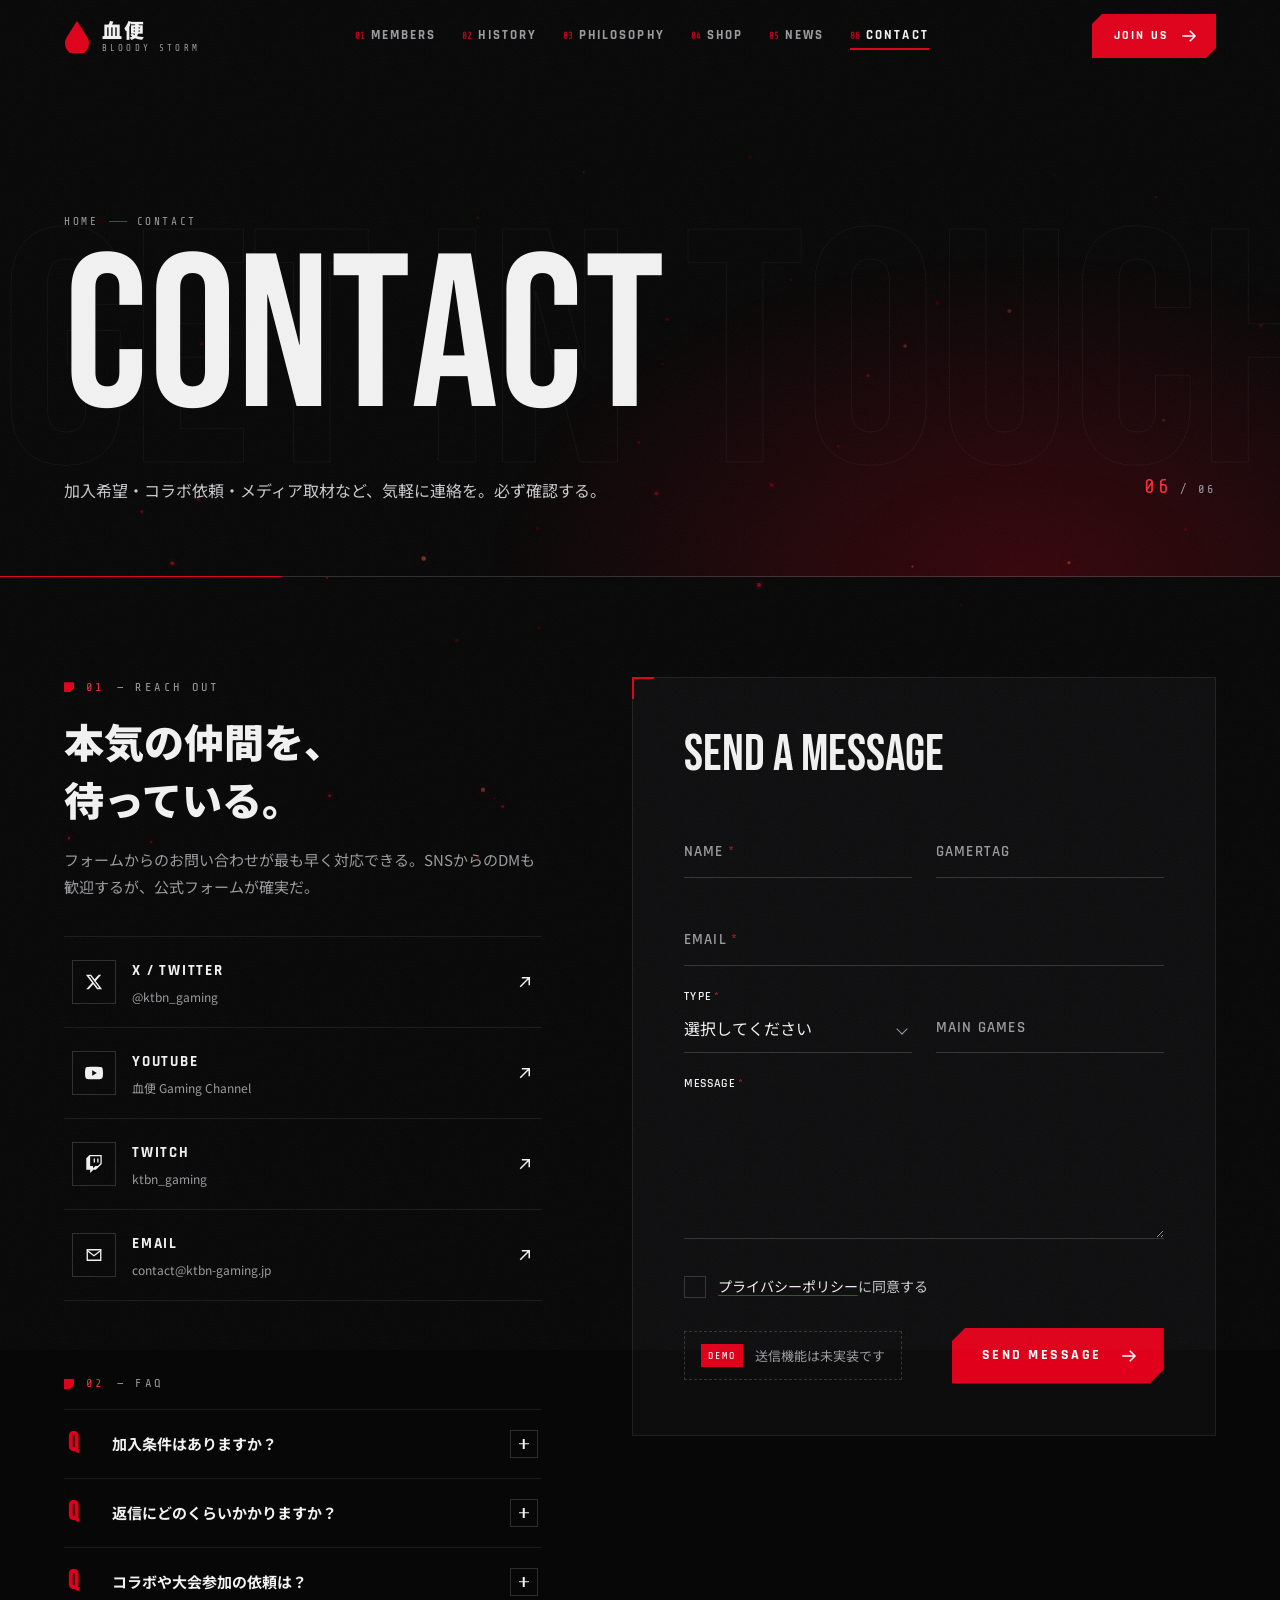
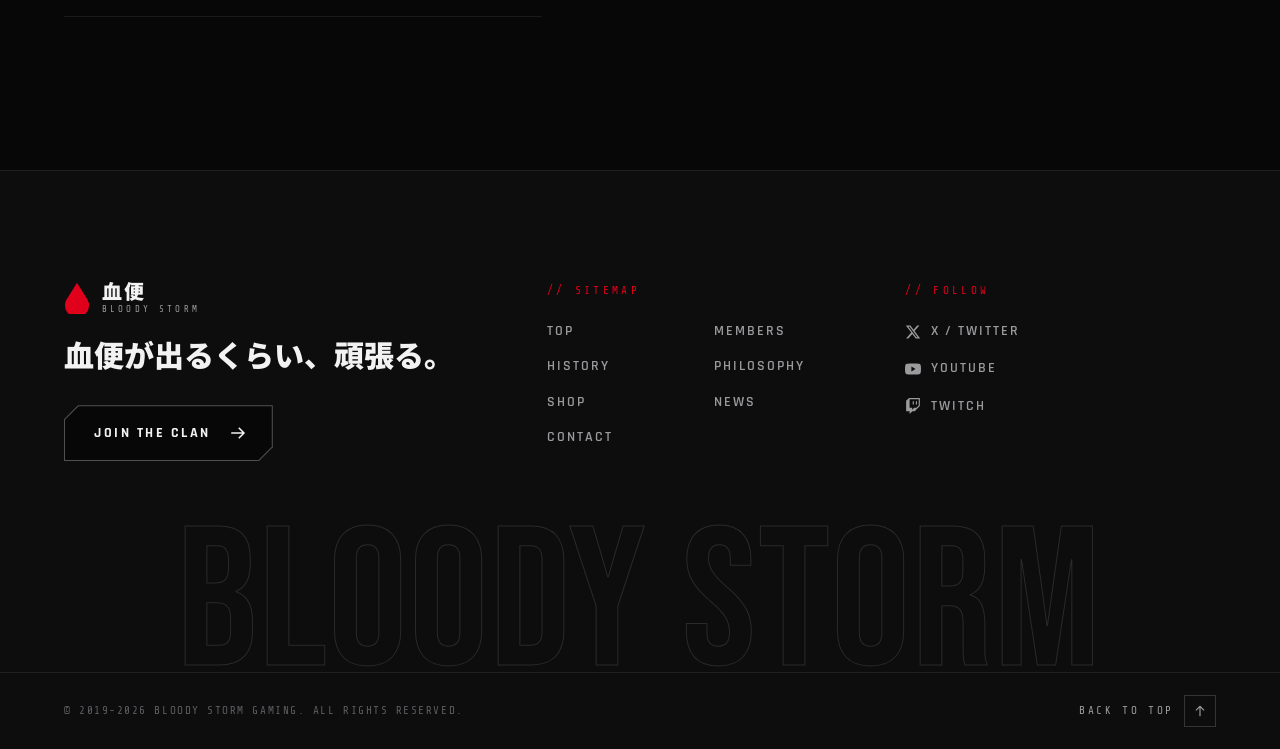
==== commit 7044239b: "feat: サイト全体のデザインを刷新し英字表記を BLOODY STORM に変更 - ローディング・ページ遷移・スクロール演出などアニメーションを強化 - スマホで日本語が文節の途中で改行されない" ====
--- a/contact.html
+++ b/contact.html
@@ -2,292 +2,163 @@
 <html lang="ja">
 <head>
   <meta charset="UTF-8">
-  <meta name="viewport" content="width=device-width, initial-scale=1.0">
-  <title>CONTACT | 血便 Gaming Clan</title>
-  <meta name="description" content="血便ゲーミングクランへのお問い合わせ。加入希望・コラボ・メディア掲載などはこちら。">
+  <meta name="viewport" content="width=device-width, initial-scale=1.0, viewport-fit=cover">
+  <meta name="theme-color" content="#070707">
+  <title>CONTACT | 血便 BLOODY STORM GAMING</title>
+  <meta name="description" content="プロゲーミングチーム「血便」へのお問い合わせ。加入希望・コラボ・メディア掲載などはこちら。">
+  <link rel="icon" href="images/logo.svg" type="image/svg+xml">
+  <link rel="preconnect" href="https://fonts.googleapis.com">
+  <link rel="preconnect" href="https://fonts.gstatic.com" crossorigin>
+  <link rel="stylesheet" href="https://fonts.googleapis.com/css2?family=Bebas+Neue&family=Rajdhani:wght@500;600;700&family=Share+Tech+Mono&family=Noto+Sans+JP:wght@400;500;700;900&display=swap">
   <link rel="stylesheet" href="css/style.css">
-  <style>
-    .form-notice {
-      font-family: var(--font-mono);
-      font-size: 11px;
-      letter-spacing: 2px;
-      color: rgba(139,0,0,0.6);
-      padding: 10px 16px;
-      border: 1px solid rgba(139,0,0,0.15);
-      margin-bottom: 32px;
-    }
-
-    .contact-section-title {
-      font-family: var(--font-en);
-      font-size: 13px;
-      letter-spacing: 4px;
-      color: var(--crimson2);
-      text-transform: uppercase;
-      margin-bottom: 24px;
-      padding-bottom: 12px;
-      border-bottom: 1px solid rgba(139,0,0,0.2);
-    }
-
-    .form-row {
-      display: grid;
-      grid-template-columns: 1fr 1fr;
-      gap: 16px;
-    }
-
-    @media (max-width: 600px) {
-      .form-row { grid-template-columns: 1fr; }
-    }
-
-    .form-submit-area {
-      text-align: right;
-    }
-
-    .form-check {
-      display: flex;
-      align-items: flex-start;
-      gap: 12px;
-      margin-bottom: 24px;
-    }
-
-    .form-check input[type="checkbox"] {
-      width: 18px;
-      height: 18px;
-      margin-top: 2px;
-      accent-color: var(--crimson2);
-      cursor: pointer;
-      flex-shrink: 0;
-    }
-
-    .form-check label {
-      font-size: 13px;
-      color: var(--gray);
-      cursor: pointer;
-      line-height: 1.6;
-    }
-
-    .form-check label a { color: var(--crimson2); text-decoration: underline; }
-
-    .faq-list { margin-top: 60px; }
-    .faq-item {
-      border-bottom: 1px solid rgba(139,0,0,0.1);
-      padding: 20px 0;
-    }
-    .faq-q {
-      font-family: var(--font-en);
-      font-size: 15px;
-      font-weight: 600;
-      letter-spacing: 1px;
-      color: var(--white);
-      margin-bottom: 8px;
-      display: flex;
-      gap: 12px;
-      align-items: flex-start;
-    }
-    .faq-q::before {
-      content: 'Q.';
-      color: var(--blood);
-      font-family: var(--font-display);
-      font-size: 20px;
-      min-width: 28px;
-    }
-    .faq-a {
-      font-size: 14px;
-      color: var(--gray);
-      line-height: 1.8;
-      padding-left: 40px;
-    }
-  </style>
+  <link rel="stylesheet" href="css/components.css">
+  <link rel="stylesheet" href="css/pages.css">
+  <script>document.documentElement.classList.add('js')</script>
 </head>
 <body>
+  <div class="loader" aria-hidden="true"><div class="loader__panel loader__panel--top"></div><div class="loader__panel loader__panel--bottom"></div></div>
 
-  <div class="page-loader">
-    <div class="loader-text"><span>血</span>便</div>
-    <div class="loader-bar"></div>
-  </div>
-  <div class="scan-lines"></div>
-  <canvas id="particle-canvas"></canvas>
+  <main>
+    <section class="phero">
+      <div class="phero__bg" aria-hidden="true"></div>
+      <div class="phero__marquee" aria-hidden="true">
+        <div class="marquee" style="--speed:70s"><div class="marquee__track"><span class="marquee__item">GET IN TOUCH</span></div></div>
+      </div>
+      <div class="container">
+        <p class="phero__crumb" data-reveal="fade"><a href="index.html">HOME</a><i></i>CONTACT</p>
+        <h1 class="phero__title glitch" data-split>CONTACT</h1>
+        <div class="phero__row">
+          <p class="phero__desc" data-reveal="up">加入希望・コラボ依頼・メディア取材など、気軽に連絡を。必ず確認する。</p>
+          <p class="phero__index" data-reveal="up"><b>06</b> / 06</p>
+        </div>
+      </div>
+      <span class="phero__rule"></span>
+    </section>
 
-  <nav class="navbar">
-    <a href="index.html" class="nav-logo">
-      <span class="logo-blood">血</span>便
-    </a>
-    <button class="hamburger" aria-label="メニュー">
-      <span></span><span></span><span></span>
-    </button>
-    <ul class="nav-menu">
-      <li><a href="index.html">TOP</a></li>
-      <li><a href="members.html">MEMBERS</a></li>
-      <li><a href="history.html">HISTORY</a></li>
-      <li><a href="philosophy.html">PHILOSOPHY</a></li>
-      <li><a href="shop.html">SHOP</a></li>
-      <li><a href="news.html">NEWS</a></li>
-      <li><a href="contact.html">CONTACT</a></li>
-    </ul>
-  </nav>
+    <section class="section" style="padding-top: clamp(56px, 8vw, 100px)">
+      <div class="container contact">
+        <div>
+          <p class="sec-head__index" data-reveal="fade"><b>01</b> — REACH OUT</p>
+          <h2 class="contact__lead" data-reveal="mask"><span class="nb">本気の仲間を、</span><span class="nb">待っている。</span></h2>
+          <p class="contact__text" data-reveal="up">フォームからのお問い合わせが最も早く対応できる。SNSからのDMも歓迎するが、公式フォームが確実だ。</p>
 
-  <div class="page-hero">
-    <div class="page-hero-bg"></div>
-    <span class="page-hero-label">// GET IN TOUCH</span>
-    <h1 class="page-hero-title glitch" data-text="CONTACT">CONTACT</h1>
-    <p class="page-hero-desc">加入希望・コラボ依頼・メディア取材など、お気軽にご連絡を。必ず確認する。</p>
-  </div>
-
-  <section class="section">
-    <div class="section-inner">
-      <div class="contact-grid">
-
-        <!-- Info -->
-        <div class="reveal-left">
-          <h3>REACH OUT</h3>
-          <p>フォームからのお問い合わせが最も早く対応できる。SNSからのDMも歓迎するが、公式フォームが確実だ。</p>
-
-          <div class="contact-links">
-            <div class="contact-link">
-              <span class="contact-link-icon">𝕏</span>
-              <div>
-                <div style="font-size:13px;color:var(--white);margin-bottom:2px;">Twitter / X</div>
-                <div style="font-size:12px;color:var(--gray);">@ktbn_gaming</div>
-              </div>
-            </div>
-            <div class="contact-link">
-              <span class="contact-link-icon">▶</span>
-              <div>
-                <div style="font-size:13px;color:var(--white);margin-bottom:2px;">YouTube</div>
-                <div style="font-size:12px;color:var(--gray);">血便 Gaming Channel</div>
-              </div>
-            </div>
-            <div class="contact-link">
-              <span class="contact-link-icon">🟣</span>
-              <div>
-                <div style="font-size:13px;color:var(--white);margin-bottom:2px;">Twitch</div>
-                <div style="font-size:12px;color:var(--gray);">ktbn_gaming</div>
-              </div>
-            </div>
-            <div class="contact-link">
-              <span class="contact-link-icon">✉</span>
-              <div>
-                <div style="font-size:13px;color:var(--white);margin-bottom:2px;">Email</div>
-                <div style="font-size:12px;color:var(--gray);">contact@ktbn-gaming.jp</div>
-              </div>
-            </div>
+          <div class="channels" data-stagger=".06">
+            <a class="channel" href="https://twitter.com/" target="_blank" rel="noopener" data-reveal="up">
+              <span class="channel__icon" data-icon="x"></span>
+              <span><span class="channel__name">X / TWITTER</span><br><span class="channel__handle">@ktbn_gaming</span></span>
+              <span class="channel__arrow" data-icon="arrow"></span>
+            </a>
+            <a class="channel" href="https://youtube.com/" target="_blank" rel="noopener" data-reveal="up">
+              <span class="channel__icon" data-icon="youtube"></span>
+              <span><span class="channel__name">YOUTUBE</span><br><span class="channel__handle">血便 Gaming Channel</span></span>
+              <span class="channel__arrow" data-icon="arrow"></span>
+            </a>
+            <a class="channel" href="https://twitch.tv/" target="_blank" rel="noopener" data-reveal="up">
+              <span class="channel__icon" data-icon="twitch"></span>
+              <span><span class="channel__name">TWITCH</span><br><span class="channel__handle">ktbn_gaming</span></span>
+              <span class="channel__arrow" data-icon="arrow"></span>
+            </a>
+            <a class="channel" href="mailto:contact@ktbn-gaming.jp" data-reveal="up">
+              <span class="channel__icon" data-icon="mail"></span>
+              <span><span class="channel__name">EMAIL</span><br><span class="channel__handle">contact@ktbn-gaming.jp</span></span>
+              <span class="channel__arrow" data-icon="arrow"></span>
+            </a>
           </div>
 
-          <!-- FAQ -->
-          <div class="faq-list" style="margin-top:48px;">
-            <h3>FAQ</h3>
-            <br>
-            <div class="faq-item">
-              <div class="faq-q">加入条件はありますか？</div>
-              <p class="faq-a">特定のゲームや実力は問いません。ゲームへの情熱と「血便が出るくらい頑張る」マインドがあれば歓迎します。</p>
-            </div>
-            <div class="faq-item">
-              <div class="faq-q">返信にどのくらいかかりますか？</div>
-              <p class="faq-a">通常3〜5営業日以内に返信します。お急ぎの場合はSNSのDMをご利用ください。</p>
-            </div>
-            <div class="faq-item">
-              <div class="faq-q">コラボや大会参加の依頼は？</div>
-              <p class="faq-a">お問い合わせフォームの種別で「コラボ・大会依頼」をお選びの上、詳細をご記入ください。積極的に検討します。</p>
-            </div>
+          <p class="sec-head__index" data-reveal="fade"><b>02</b> — FAQ</p>
+          <div class="faq" data-reveal="up">
+            <details class="faq__item">
+              <summary class="faq__q"><span>加入条件はありますか？</span><span class="faq__plus" aria-hidden="true"></span></summary>
+              <p class="faq__a">特定のゲームや実力は問いません。ゲームへの情熱と「血便が出るくらい頑張る」マインドがあれば歓迎します。</p>
+            </details>
+            <details class="faq__item">
+              <summary class="faq__q"><span>返信にどのくらいかかりますか？</span><span class="faq__plus" aria-hidden="true"></span></summary>
+              <p class="faq__a">通常3〜5営業日以内に返信します。お急ぎの場合はSNSのDMをご利用ください。</p>
+            </details>
+            <details class="faq__item">
+              <summary class="faq__q"><span>コラボや大会参加の依頼は？</span><span class="faq__plus" aria-hidden="true"></span></summary>
+              <p class="faq__a">お問い合わせ種別で「コラボ・大会依頼」を選び、詳細をご記入ください。積極的に検討します。</p>
+            </details>
           </div>
         </div>
 
-        <!-- Form -->
-        <div class="reveal-right">
-          <p class="form-notice">⚠ このフォームはデモ表示です。送信機能は実装されていません。</p>
-
-          <form onsubmit="return false;">
-            <p class="contact-section-title">// CONTACT FORM</p>
-
-            <div class="form-row">
-              <div class="form-group">
-                <label class="form-label" for="name">NAME *</label>
-                <input type="text" id="name" name="name" class="form-input" placeholder="血便 太郎" required>
+        <div class="form-card" data-reveal="curtain">
+          <form id="contact-form" novalidate>
+            <div class="form-card__head">
+              <h2 class="form-card__title">SEND A MESSAGE</h2>
+            </div>
+            <div class="form-grid">
+              <div class="field">
+                <input class="field__input" type="text" id="name" name="name" placeholder="血便 太郎" autocomplete="name" required>
+                <label class="field__label" for="name">NAME<b>*</b></label>
+                <i class="field__line"></i>
               </div>
-              <div class="form-group">
-                <label class="form-label" for="gamertag">GAMERTAG</label>
-                <input type="text" id="gamertag" name="gamertag" class="form-input" placeholder="RedShadow">
+              <div class="field">
+                <input class="field__input" type="text" id="gamertag" name="gamertag" placeholder="RedShadow">
+                <label class="field__label" for="gamertag">GAMERTAG</label>
+                <i class="field__line"></i>
+              </div>
+              <div class="field span-2">
+                <input class="field__input" type="email" id="email" name="email" placeholder="your@email.com" autocomplete="email" required>
+                <label class="field__label" for="email">EMAIL<b>*</b></label>
+                <i class="field__line"></i>
+              </div>
+              <div class="field field--select">
+                <select class="field__input" id="type" name="type" required>
+                  <option value="" selected disabled>選択してください</option>
+                  <option value="join">クラン加入希望</option>
+                  <option value="collab">コラボ・大会依頼</option>
+                  <option value="media">メディア取材</option>
+                  <option value="goods">グッズについて</option>
+                  <option value="other">その他</option>
+                </select>
+                <label class="field__label" for="type">TYPE<b>*</b></label>
+                <i class="field__line"></i>
+              </div>
+              <div class="field">
+                <input class="field__input" type="text" id="games" name="games" placeholder="VALORANT, Apex Legends">
+                <label class="field__label" for="games">MAIN GAMES</label>
+                <i class="field__line"></i>
+              </div>
+              <div class="field field--area span-2">
+                <textarea class="field__input" id="message" name="message" placeholder="加入希望の場合は自己紹介・プレイ歴・志望動機などを書いてもらえるとスムーズです。" required></textarea>
+                <label class="field__label" for="message">MESSAGE<b>*</b></label>
+                <i class="field__line"></i>
               </div>
             </div>
 
-            <div class="form-group">
-              <label class="form-label" for="email">EMAIL *</label>
-              <input type="email" id="email" name="email" class="form-input" placeholder="your@email.com" required>
-            </div>
+            <label class="check">
+              <input type="checkbox" id="privacy" name="privacy" required>
+              <span class="check__box" aria-hidden="true"></span>
+              <span><a href="#">プライバシーポリシー</a>に同意する</span>
+            </label>
 
-            <div class="form-group">
-              <label class="form-label" for="type">お問い合わせ種別 *</label>
-              <select id="type" name="type" class="form-select" required>
-                <option value="" disabled selected>選択してください</option>
-                <option value="join">クラン加入希望</option>
-                <option value="collab">コラボ・大会依頼</option>
-                <option value="media">メディア取材</option>
-                <option value="goods">グッズについて</option>
-                <option value="other">その他</option>
-              </select>
-            </div>
-
-            <div class="form-group">
-              <label class="form-label" for="games">よくプレイするゲーム</label>
-              <input type="text" id="games" name="games" class="form-input" placeholder="例：VALORANT, Apex Legends">
-            </div>
-
-            <div class="form-group">
-              <label class="form-label" for="message">メッセージ *</label>
-              <textarea id="message" name="message" class="form-textarea" placeholder="お問い合わせ内容をご記入ください。クラン加入希望の場合は自己紹介・プレイ歴・志望動機などをご記入いただけると審査がスムーズです。" required></textarea>
-            </div>
-
-            <div class="form-check">
-              <input type="checkbox" id="privacy" name="privacy" required>
-              <label for="privacy">
-                <a href="#">プライバシーポリシー</a>に同意する
-              </label>
-            </div>
-
-            <div class="form-submit-area">
-              <button type="submit" class="btn btn-primary">SEND MESSAGE →</button>
+            <div class="form-foot">
+              <p class="notice"><b>DEMO</b>送信機能は未実装です</p>
+              <button type="submit" class="btn">SEND MESSAGE</button>
             </div>
           </form>
         </div>
+      </div>
+    </section>
+  </main>
 
-      </div>
-    </div>
-  </section>
+  <script src="js/layout.js"></script>
+  <script src="js/main.js"></script>
+  <script>
+    document.querySelectorAll('[data-icon]').forEach(el => { el.innerHTML = KTBN.icons[el.dataset.icon] || ''; });
 
-  <footer class="footer">
-    <div class="footer-inner">
-      <div class="footer-top">
-        <div class="footer-brand">
-          <div class="footer-logo"><span>血</span>便</div>
-          <p>血便が出るくらい頑張る、総合ゲーミングクラン。2019年設立、メンバー15人弱。</p>
-        </div>
-        <div class="footer-nav">
-          <h4>Navigation</h4>
-          <ul>
-            <li><a href="index.html">Top</a></li>
-            <li><a href="members.html">Members</a></li>
-            <li><a href="history.html">History</a></li>
-            <li><a href="philosophy.html">Philosophy</a></li>
-            <li><a href="shop.html">Shop</a></li>
-            <li><a href="news.html">News</a></li>
-            <li><a href="contact.html">Contact</a></li>
-          </ul>
-        </div>
-        <div class="footer-nav">
-          <h4>Social</h4>
-          <ul>
-            <li><a href="#">Twitter / X</a></li>
-            <li><a href="#">YouTube</a></li>
-            <li><a href="#">Twitch</a></li>
-          </ul>
-        </div>
-      </div>
-      <div class="footer-bottom">
-        <p class="footer-copy">© 2019-2025 血便 Gaming Clan. All Rights Reserved.</p>
-        <p class="footer-slogan">「血便が出るくらい頑張る」</p>
-      </div>
-    </div>
-  </footer>
-
-  <script src="js/main.js"></script>
+    const form = document.getElementById('contact-form');
+    form.addEventListener('submit', (e) => {
+      e.preventDefault();
+      if (!form.checkValidity()) {
+        const bad = form.querySelector(':invalid');
+        bad.focus();
+        KTBN.toast(bad.type === 'checkbox' ? 'プライバシーポリシーへの同意が必要です。' : '必須項目を入力してください。');
+        return;
+      }
+      KTBN.toast('デモのため送信はされません。入力ありがとう！');
+    });
+  </script>
 </body>
 </html>
--- a/css/style.css
+++ b/css/style.css
@@ -1,1452 +1,645 @@
 /* =============================================
    KTBN - 血便 Gaming Clan Official Site
-   Main Stylesheet
-   ============================================= */
-
-@import url('https://fonts.googleapis.com/css2?family=Bebas+Neue&family=Rajdhani:wght@400;600;700&family=Share+Tech+Mono&family=Noto+Sans+JP:wght@400;700;900&display=swap');
-
-/* ---- Reset & Variables ---- */
+   Base: tokens / typography / nav / buttons / loader / footer / motion
+   ============================================= */
+
+/* Fonts are loaded via <link> in each page head */
+
 *, *::before, *::after { box-sizing: border-box; margin: 0; padding: 0; }
+[hidden] { display: none !important; }
 
 :root {
-  --black: #0a0a0a;
-  --dark: #111111;
-  --dark2: #1a1a1a;
-  --dark3: #222222;
-  --crimson: #8B0000;
-  --crimson2: #A00000;
-  --dark-red: #CC0000;
-  --red: #FF0000;
-  --blood: #FF1111;
-  --accent: #FF3333;
-  --white: #ffffff;
-  --gray: #888888;
-  --light-gray: #cccccc;
-  --font-en: 'Rajdhani', 'Bebas Neue', sans-serif;
-  --font-display: 'Bebas Neue', sans-serif;
-  --font-mono: 'Share Tech Mono', monospace;
-  --font-jp: 'Noto Sans JP', sans-serif;
-  --nav-height: 70px;
-  --transition: 0.3s ease;
-}
-
-html { scroll-behavior: smooth; }
+  --bg: #070707;
+  --bg-2: #0d0d0e;
+  --bg-3: #151516;
+  --bg-4: #1d1d1f;
+  --line: rgba(255, 255, 255, 0.08);
+  --line-2: rgba(255, 255, 255, 0.16);
+  --red: #e0001b;
+  --red-hi: #ff2a3d;
+  --red-deep: #8a0012;
+  --red-dark: #3a0007;
+  --red-glow: rgba(224, 0, 27, 0.45);
+  --text: #f2f2f2;
+  --muted: #9b9b9e;
+  --dim: #5d5d61;
+
+  --font-display: 'Bebas Neue', 'Impact', sans-serif;
+  --font-en: 'Rajdhani', 'Noto Sans JP', sans-serif;
+  --font-mono: 'Share Tech Mono', ui-monospace, monospace;
+  --font-jp: 'Noto Sans JP', 'Hiragino Sans', 'Yu Gothic', sans-serif;
+
+  --ease: cubic-bezier(0.16, 1, 0.3, 1);
+  --ease-io: cubic-bezier(0.77, 0, 0.175, 1);
+  --nav-h: 72px;
+  --gutter: clamp(20px, 5vw, 64px);
+  --max: 1280px;
+  --cut: 14px;
+}
+
+html { scroll-behavior: smooth; -webkit-text-size-adjust: 100%; }
 
 body {
-  background-color: var(--black);
-  color: var(--white);
+  background: var(--bg);
+  color: var(--text);
   font-family: var(--font-jp);
+  font-size: 15px;
+  line-height: 1.8;
   overflow-x: hidden;
-  line-height: 1.6;
-}
+  -webkit-font-smoothing: antialiased;
+  line-break: strict;
+  overflow-wrap: anywhere;
+}
+
+body.is-locked { overflow: hidden; }
 
 a { color: inherit; text-decoration: none; }
-
-img { max-width: 100%; height: auto; }
-
-/* ---- Scrollbar ---- */
+img, svg { display: block; max-width: 100%; }
+button { font: inherit; color: inherit; background: none; border: 0; cursor: pointer; }
+ul, ol { list-style: none; }
+
+::selection { background: var(--red); color: #fff; }
 ::-webkit-scrollbar { width: 6px; }
-::-webkit-scrollbar-track { background: var(--dark); }
-::-webkit-scrollbar-thumb { background: var(--crimson2); border-radius: 3px; }
+::-webkit-scrollbar-track { background: var(--bg); }
+::-webkit-scrollbar-thumb { background: var(--red-deep); }
 ::-webkit-scrollbar-thumb:hover { background: var(--red); }
 
-/* =============================================
-   CANVAS PARTICLE BACKGROUND
-   ============================================= */
-#particle-canvas {
-  position: fixed;
-  top: 0; left: 0;
+:focus-visible { outline: 2px solid var(--red-hi); outline-offset: 3px; }
+
+/* ---- Typography helpers: no ugly Japanese line breaks ---- */
+body { word-break: auto-phrase; }        /* Chrome/Edge: break Japanese only between phrases */
+h1, h2, h3, h4 { font-weight: 700; line-height: 1.25; text-wrap: balance; }
+p { text-wrap: pretty; }
+.nb { display: inline-block; }           /* phrase chunk: breaks only between chunks */
+.nowrap { white-space: nowrap; }
+.red { color: var(--red); }
+.sr-only { position: absolute; width: 1px; height: 1px; overflow: hidden; clip: rect(0 0 0 0); white-space: nowrap; }
+
+.container { width: 100%; max-width: var(--max); margin-inline: auto; padding-inline: var(--gutter); }
+
+/* =============================================
+   BACKGROUND FX
+   ============================================= */
+#ember-canvas {
+  position: fixed; inset: 0;
   width: 100%; height: 100%;
   pointer-events: none;
   z-index: 0;
-  opacity: 0.4;
-}
+}
+
+.grain {
+  position: fixed; inset: -50%;
+  width: 200%; height: 200%;
+  pointer-events: none;
+  z-index: 9990;
+  opacity: 0.05;
+  background-image: url("data:image/svg+xml,%3Csvg xmlns='http://www.w3.org/2000/svg' width='160' height='160'%3E%3Cfilter id='n'%3E%3CfeTurbulence type='fractalNoise' baseFrequency='.9' numOctaves='2' stitchTiles='stitch'/%3E%3C/filter%3E%3Crect width='100%25' height='100%25' filter='url(%23n)'/%3E%3C/svg%3E");
+  animation: grain 1.2s steps(6) infinite;
+}
+@keyframes grain {
+  0% { transform: translate(0, 0); }
+  20% { transform: translate(-3%, 2%); }
+  40% { transform: translate(2%, -4%); }
+  60% { transform: translate(-4%, -1%); }
+  80% { transform: translate(3%, 3%); }
+  100% { transform: translate(0, 0); }
+}
+
+.scroll-progress {
+  position: fixed; top: 0; left: 0; right: 0;
+  height: 2px;
+  z-index: 1200;
+  background: linear-gradient(90deg, var(--red-deep), var(--red-hi));
+  transform-origin: 0 50%;
+  transform: scaleX(var(--p, 0));
+  box-shadow: 0 0 12px var(--red-glow);
+}
+
+/* Cursor follower (fine pointers only) */
+.cursor { display: none; }
+@media (hover: hover) and (pointer: fine) {
+  .cursor {
+    display: block;
+    position: fixed; top: 0; left: 0;
+    width: 36px; height: 36px;
+    margin: -18px 0 0 -18px;
+    border: 1px solid rgba(255, 42, 61, 0.7);
+    pointer-events: none;
+    z-index: 9995;
+    transform: translate3d(var(--x, -100px), var(--y, -100px), 0);
+    transition: width .35s var(--ease), height .35s var(--ease), margin .35s var(--ease), background-color .35s, border-color .35s, opacity .3s;
+    clip-path: polygon(8px 0, 100% 0, 100% calc(100% - 8px), calc(100% - 8px) 100%, 0 100%, 0 8px);
+    mix-blend-mode: screen;
+  }
+  .cursor.is-hover {
+    width: 64px; height: 64px; margin: -32px 0 0 -32px;
+    background: rgba(224, 0, 27, 0.18);
+    border-color: var(--red-hi);
+  }
+  .cursor.is-hidden { opacity: 0; }
+}
+
+/* =============================================
+   LOADER & PAGE TRANSITION
+   ============================================= */
+.loader {
+  position: fixed; inset: 0;
+  z-index: 10000;
+  display: grid; place-items: center;
+  pointer-events: none;
+}
+.loader__panel {
+  position: absolute; left: 0; right: 0;
+  height: 50.5%;
+  background: var(--bg);
+  transition: transform 1s var(--ease-io);
+}
+.loader__panel--top { top: 0; }
+.loader__panel--bottom { bottom: 0; }
+.loader__line {
+  position: absolute; left: 0; right: 0; top: 50%;
+  height: 2px; margin-top: -1px;
+  background: var(--red-hi);
+  box-shadow: 0 0 24px var(--red), 0 0 60px var(--red);
+  transform: scaleX(var(--load, 0));
+  transition: transform .25s linear, opacity .4s .3s;
+}
+.loader__center {
+  position: relative;
+  display: flex; flex-direction: column; align-items: center; gap: 18px;
+  transition: opacity .35s, transform .6s var(--ease);
+}
+.loader__mark { width: 64px; height: 80px; }
+.loader__mark path {
+  fill: transparent;
+  stroke: var(--red-hi);
+  stroke-width: 2;
+  stroke-dasharray: 320;
+  stroke-dashoffset: 320;
+  animation: drawMark 1.1s var(--ease) forwards, fillMark .5s .9s forwards;
+}
+@keyframes drawMark { to { stroke-dashoffset: 0; } }
+@keyframes fillMark { to { fill: var(--red); } }
+.loader__word {
+  font-family: var(--font-display);
+  font-size: 15px;
+  letter-spacing: 0.6em;
+  margin-right: -0.6em;
+  color: var(--muted);
+}
+.loader__count {
+  font-family: var(--font-mono);
+  font-size: 12px;
+  color: var(--red-hi);
+  letter-spacing: 0.2em;
+}
+.loader.is-done .loader__center { opacity: 0; transform: scale(.9); }
+.loader.is-done .loader__line { opacity: 0; }
+.loader.is-done .loader__panel--top { transform: translateY(-101%); }
+.loader.is-done .loader__panel--bottom { transform: translateY(101%); }
+.loader.is-gone { visibility: hidden; }
+/* Returning visit in same session: skip intro, reveal with a wipe */
+.loader.is-quick .loader__center,
+.loader.is-quick .loader__line { display: none; }
+
+.wipe {
+  position: fixed; inset: 0;
+  z-index: 10001;
+  pointer-events: none;
+}
+.wipe span {
+  position: absolute; inset: 0;
+  transform: translateX(101%);
+  transition: transform .6s var(--ease-io);
+}
+.wipe span:nth-child(1) { background: var(--red); }
+.wipe span:nth-child(2) { background: var(--bg); transition-delay: .08s; }
+.wipe.is-active span { transform: translateX(0); }
 
 /* =============================================
    NAVIGATION
    ============================================= */
-.navbar {
-  position: fixed;
-  top: 0; left: 0; right: 0;
-  height: var(--nav-height);
-  background: rgba(10, 10, 10, 0.92);
-  backdrop-filter: blur(10px);
-  border-bottom: 1px solid rgba(139, 0, 0, 0.4);
-  z-index: 1000;
-  display: flex;
-  align-items: center;
-  justify-content: space-between;
-  padding: 0 40px;
-  transition: border-color var(--transition);
-}
-
-.navbar::after {
+.nav {
+  position: fixed; top: 0; left: 0; right: 0;
+  height: var(--nav-h);
+  z-index: 1100;
+  display: flex; align-items: center; justify-content: space-between;
+  gap: 24px;
+  padding-inline: var(--gutter);
+  transition: transform .5s var(--ease), background-color .4s, backdrop-filter .4s;
+}
+.nav::after {
   content: '';
-  position: absolute;
-  bottom: 0; left: 0; right: 0;
+  position: absolute; left: 0; right: 0; bottom: 0;
   height: 1px;
-  background: linear-gradient(90deg, transparent, var(--crimson), var(--red), var(--crimson), transparent);
-}
-
-.nav-logo {
-  display: flex;
-  align-items: center;
-  gap: 12px;
+  background: linear-gradient(90deg, transparent, var(--line-2) 20%, var(--line-2) 80%, transparent);
+  opacity: 0;
+  transition: opacity .4s;
+}
+.nav.is-scrolled { background: rgba(7, 7, 7, 0.78); backdrop-filter: blur(14px) saturate(140%); -webkit-backdrop-filter: blur(14px) saturate(140%); }
+.nav.is-scrolled::after { opacity: 1; }
+.nav.is-hidden { transform: translateY(-100%); }
+
+.brand {
+  display: flex; align-items: center; gap: 12px;
+  position: relative; z-index: 2;
+  white-space: nowrap;
+}
+.brand__mark { width: 26px; height: 32px; transition: transform .6s var(--ease); }
+.brand__mark path { fill: var(--red); }
+.brand:hover .brand__mark { transform: rotate(-12deg) scale(1.08); }
+.brand__text { display: flex; flex-direction: column; line-height: 1; }
+.brand__jp { font-family: var(--font-jp); font-weight: 900; font-size: 20px; letter-spacing: .08em; }
+.brand__en { font-family: var(--font-mono); font-size: 9px; letter-spacing: .35em; color: var(--muted); margin-top: 4px; }
+
+.nav__links { display: flex; align-items: center; gap: clamp(4px, 1.4vw, 22px); }
+.nav__link {
+  position: relative;
+  display: flex; align-items: baseline; gap: 6px;
+  padding: 10px 4px;
+  font-family: var(--font-en);
+  font-weight: 700;
+  font-size: 13px;
+  letter-spacing: .16em;
+  color: var(--muted);
+  transition: color .3s;
+  white-space: nowrap;
+}
+.nav__link small { font-family: var(--font-mono); font-size: 9px; color: var(--red); letter-spacing: 0; opacity: .8; }
+.nav__link .roll { display: inline-block; overflow: hidden; height: 1.2em; line-height: 1.2em; vertical-align: bottom; }
+.nav__link .roll > span { display: block; transition: transform .45s var(--ease); }
+.nav__link .roll > span::after { content: attr(data-text); display: block; color: var(--text); }
+.nav__link:hover { color: var(--text); }
+.nav__link:hover .roll > span { transform: translateY(-50%); }
+.nav__link::after {
+  content: '';
+  position: absolute; left: 4px; right: 4px; bottom: 4px;
+  height: 2px; background: var(--red);
+  transform: scaleX(0); transform-origin: right;
+  transition: transform .45s var(--ease);
+}
+.nav__link.is-active { color: var(--text); }
+.nav__link.is-active::after { transform: scaleX(1); transform-origin: left; }
+
+.nav__cta { margin-left: 8px; }
+
+.burger {
+  display: none;
+  position: relative; z-index: 2;
+  width: 48px; height: 48px;
+  margin-right: -10px;
+}
+.burger span {
+  position: absolute; left: 12px; right: 12px;
+  height: 2px; background: var(--text);
+  transition: transform .5s var(--ease), top .5s var(--ease), width .5s var(--ease), background-color .3s;
+}
+.burger span:nth-child(1) { top: 18px; }
+.burger span:nth-child(2) { top: 28px; right: 20px; background: var(--red); }
+.burger.is-open span:nth-child(1) { top: 23px; transform: rotate(45deg); }
+.burger.is-open span:nth-child(2) { top: 23px; right: 12px; transform: rotate(-45deg); background: var(--text); }
+
+/* Mobile overlay menu */
+.menu {
+  position: fixed; inset: 0;
+  z-index: 1050;
+  display: flex; flex-direction: column; justify-content: center;
+  padding: calc(var(--nav-h) + 16px) var(--gutter) 40px;
+  background: var(--bg);
+  clip-path: circle(0 at calc(100% - 44px) 36px);
+  transition: clip-path .8s var(--ease-io), visibility 0s .8s;
+  visibility: hidden;
+  overflow-y: auto;
+}
+.menu::before {
+  content: '血便';
+  position: absolute; right: -0.1em; bottom: -0.15em;
+  font-family: var(--font-jp); font-weight: 900;
+  font-size: 46vw; line-height: 1;
+  color: transparent;
+  -webkit-text-stroke: 1px rgba(224, 0, 27, 0.18);
+  pointer-events: none;
+}
+.menu.is-open { clip-path: circle(150% at calc(100% - 44px) 36px); visibility: visible; transition: clip-path .8s var(--ease-io), visibility 0s; }
+.menu__list { display: flex; flex-direction: column; gap: 2px; position: relative; }
+.menu__item { overflow: hidden; }
+.menu__link {
+  display: flex; align-items: baseline; gap: 14px;
   font-family: var(--font-display);
-  font-size: 28px;
-  letter-spacing: 3px;
-  color: var(--white);
-  text-transform: uppercase;
-}
-
-.nav-logo .logo-blood {
-  color: var(--blood);
-  text-shadow: 0 0 20px var(--crimson), 0 0 40px var(--crimson2);
-}
-
-.nav-logo img { height: 40px; width: 40px; }
-
-.nav-menu {
-  display: flex;
-  align-items: center;
-  gap: 8px;
-  list-style: none;
-}
-
-.nav-menu a {
+  font-size: clamp(40px, 12vw, 64px);
+  line-height: 1.05;
+  letter-spacing: .02em;
+  transform: translateY(105%);
+  transition: transform .8s var(--ease), color .3s;
+}
+.menu__link small { font-family: var(--font-mono); font-size: 12px; color: var(--red); }
+.menu__link.is-active, .menu__link:active { color: var(--red-hi); }
+.menu.is-open .menu__link { transform: translateY(0); transition-delay: calc(.25s + var(--i) * .05s); }
+.menu__foot {
+  position: relative;
+  display: flex; flex-wrap: wrap; justify-content: space-between; gap: 16px;
+  margin-top: 40px; padding-top: 20px;
+  border-top: 1px solid var(--line);
+  font-family: var(--font-mono); font-size: 11px; letter-spacing: .2em; color: var(--muted);
+  opacity: 0; transition: opacity .5s;
+}
+.menu.is-open .menu__foot { opacity: 1; transition-delay: .7s; }
+.menu__sns { display: flex; gap: 18px; }
+.menu__sns a:active { color: var(--red-hi); }
+
+@media (max-width: 1080px) {
+  .nav .nav__links, .nav .nav__cta { display: none; }
+  .burger { display: block; }
+}
+@media (max-width: 600px) { :root { --nav-h: 64px; } }
+
+/* =============================================
+   BUTTONS
+   (JS wraps label: <span class="btn__label"><span data-text>..</span></span><span class="btn__icon">)
+   ============================================= */
+.btn {
+  --btn-edge: var(--red);
+  --btn-bg: var(--red);
+  --btn-fill: #fff;
+  --btn-fg: #fff;
+  --btn-fg-hover: #0a0a0a;
+  position: relative;
+  isolation: isolate;
+  display: inline-flex; align-items: center; justify-content: center; gap: 18px;
+  min-height: 56px;
+  padding: 0 26px 0 30px;
   font-family: var(--font-en);
+  font-weight: 700;
   font-size: 14px;
-  font-weight: 600;
-  letter-spacing: 2px;
-  text-transform: uppercase;
-  padding: 8px 16px;
-  border: 1px solid transparent;
-  transition: all var(--transition);
-  position: relative;
-  color: var(--light-gray);
-}
-
-.nav-menu a::before {
-  content: '';
-  position: absolute;
-  bottom: 0; left: 50%; right: 50%;
-  height: 1px;
-  background: var(--red);
-  transition: all var(--transition);
-}
-
-.nav-menu a:hover,
-.nav-menu a.active {
-  color: var(--white);
-  border-color: rgba(255, 0, 0, 0.3);
-  background: rgba(139, 0, 0, 0.15);
-  text-shadow: 0 0 10px var(--red);
-}
-
-.nav-menu a:hover::before,
-.nav-menu a.active::before {
-  left: 10%; right: 10%;
-}
-
-.hamburger {
-  display: none;
-  flex-direction: column;
-  gap: 5px;
-  cursor: pointer;
-  padding: 5px;
-}
-
-.hamburger span {
-  display: block;
-  width: 25px;
-  height: 2px;
-  background: var(--white);
-  transition: all var(--transition);
-}
-
-.hamburger.open span:nth-child(1) { transform: rotate(45deg) translate(5px, 5px); }
-.hamburger.open span:nth-child(2) { opacity: 0; }
-.hamburger.open span:nth-child(3) { transform: rotate(-45deg) translate(5px, -5px); }
-
-/* =============================================
-   HERO SECTION
-   ============================================= */
-.hero {
-  position: relative;
-  height: 100vh;
-  display: flex;
-  align-items: center;
-  justify-content: center;
-  text-align: center;
-  overflow: hidden;
-  padding-top: var(--nav-height);
-}
-
-.hero-bg {
-  position: absolute;
-  inset: 0;
-  background:
-    radial-gradient(ellipse at 50% 60%, rgba(139, 0, 0, 0.25) 0%, transparent 70%),
-    radial-gradient(ellipse at 20% 80%, rgba(80, 0, 0, 0.15) 0%, transparent 50%),
-    linear-gradient(180deg, var(--black) 0%, #0d0000 50%, var(--black) 100%);
-}
-
-.hero-grid {
-  position: absolute;
-  inset: 0;
-  background-image:
-    linear-gradient(rgba(139, 0, 0, 0.06) 1px, transparent 1px),
-    linear-gradient(90deg, rgba(139, 0, 0, 0.06) 1px, transparent 1px);
-  background-size: 60px 60px;
-  animation: gridMove 20s linear infinite;
-}
-
-@keyframes gridMove {
-  0% { transform: translateY(0); }
-  100% { transform: translateY(60px); }
-}
-
-.hero-content {
-  position: relative;
-  z-index: 2;
-  max-width: 900px;
-  padding: 0 20px;
-}
-
-.hero-eyebrow {
-  font-family: var(--font-mono);
-  font-size: 13px;
-  letter-spacing: 8px;
-  color: var(--crimson2);
-  text-transform: uppercase;
-  margin-bottom: 24px;
-  animation: fadeInDown 1s ease both;
-}
-
-.hero-title {
-  font-family: var(--font-display);
-  font-size: clamp(80px, 16vw, 180px);
-  line-height: 0.9;
-  letter-spacing: 8px;
-  text-transform: uppercase;
-  color: var(--white);
-  margin-bottom: 16px;
-  animation: glitchIn 1.2s ease both 0.3s;
-}
-
-.hero-title .blood-text {
-  color: var(--blood);
-  text-shadow:
-    0 0 30px var(--crimson),
-    0 0 60px var(--crimson2),
-    0 0 120px rgba(139, 0, 0, 0.5);
-  display: block;
-}
-
-.hero-subtitle {
-  font-family: var(--font-en);
-  font-size: clamp(16px, 3vw, 26px);
-  letter-spacing: 6px;
-  color: var(--gray);
-  text-transform: uppercase;
-  margin-bottom: 40px;
-  animation: fadeInUp 1s ease both 0.6s;
-}
-
-.hero-slogan {
-  font-family: var(--font-jp);
-  font-size: clamp(14px, 2.5vw, 20px);
-  font-weight: 700;
-  color: var(--light-gray);
-  border: 1px solid rgba(139, 0, 0, 0.5);
-  display: inline-block;
-  padding: 12px 32px;
-  margin-bottom: 48px;
-  animation: fadeInUp 1s ease both 0.9s;
-  position: relative;
-}
-
-.hero-slogan::before,
-.hero-slogan::after {
-  content: '//';
-  font-family: var(--font-mono);
-  color: var(--crimson2);
-  padding: 0 8px;
-}
-
-.hero-btns {
-  display: flex;
-  gap: 16px;
-  justify-content: center;
-  flex-wrap: wrap;
-  animation: fadeInUp 1s ease both 1.2s;
-}
-
-.scroll-indicator {
-  position: absolute;
-  bottom: 40px;
-  left: 50%;
-  transform: translateX(-50%);
-  display: flex;
-  flex-direction: column;
-  align-items: center;
-  gap: 8px;
-  animation: fadeIn 2s ease both 2s;
-  z-index: 2;
-}
-
-.scroll-indicator span {
-  font-family: var(--font-mono);
-  font-size: 11px;
-  letter-spacing: 4px;
-  color: var(--gray);
-}
-
-.scroll-line {
-  width: 1px;
-  height: 60px;
-  background: linear-gradient(var(--crimson2), transparent);
-  animation: scrollPulse 2s ease-in-out infinite;
-}
-
-@keyframes scrollPulse {
-  0%, 100% { transform: scaleY(1); opacity: 1; }
-  50% { transform: scaleY(0.5); opacity: 0.4; }
-}
-
-/* =============================================
-   BUTTONS
-   ============================================= */
-.btn {
-  display: inline-block;
-  font-family: var(--font-en);
-  font-size: 14px;
-  font-weight: 700;
-  letter-spacing: 3px;
-  text-transform: uppercase;
-  padding: 14px 36px;
-  border: 1px solid;
-  cursor: pointer;
-  transition: all var(--transition);
-  position: relative;
-  overflow: hidden;
-}
-
+  letter-spacing: .18em;
+  line-height: 1;
+  white-space: nowrap;
+  color: var(--btn-fg);
+  background: var(--btn-edge);
+  clip-path: polygon(var(--cut) 0, 100% 0, 100% calc(100% - var(--cut)), calc(100% - var(--cut)) 100%, 0 100%, 0 var(--cut));
+  transition: color .45s var(--ease), transform .4s var(--ease);
+  -webkit-tap-highlight-color: transparent;
+  user-select: none;
+}
 .btn::before {
   content: '';
-  position: absolute;
-  inset: 0;
-  transform: translateX(-100%);
-  transition: transform 0.4s ease;
-}
-
-.btn:hover::before { transform: translateX(0); }
-
-.btn-primary {
-  background: var(--crimson);
-  border-color: var(--dark-red);
-  color: var(--white);
-}
-
-.btn-primary::before { background: var(--dark-red); }
-
-.btn-primary:hover {
-  box-shadow: 0 0 20px rgba(200, 0, 0, 0.5), 0 0 40px rgba(139, 0, 0, 0.3);
-  color: var(--white);
-}
-
-.btn-outline {
-  background: transparent;
-  border-color: rgba(255, 255, 255, 0.3);
-  color: var(--white);
-}
-
-.btn-outline::before { background: rgba(139, 0, 0, 0.3); }
-
-.btn-outline:hover {
-  border-color: var(--crimson2);
-  box-shadow: 0 0 20px rgba(139, 0, 0, 0.3);
-}
-
-/* =============================================
-   SECTION COMMONS
-   ============================================= */
-.section {
-  position: relative;
+  position: absolute; inset: 1px;
+  z-index: -2;
+  background: var(--btn-bg);
+  clip-path: polygon(calc(var(--cut) - .5px) 0, 100% 0, 100% calc(100% - var(--cut) + .5px), calc(100% - var(--cut) + .5px) 100%, 0 100%, 0 calc(var(--cut) - .5px));
+}
+.btn::after {
+  content: '';
+  position: absolute; inset: 0;
+  z-index: -1;
+  background: var(--btn-fill);
+  transform: scaleX(0);
+  transform-origin: 100% 50%;
+  transition: transform .6s var(--ease);
+}
+.btn__label { position: relative; display: block; overflow: hidden; height: 1.15em; line-height: 1.15em; }
+.btn__label > span { display: block; transition: transform .55s var(--ease); }
+.btn__label > span::after { content: attr(data-text); display: block; }
+.btn__icon {
+  position: relative;
+  display: grid; place-items: center;
+  width: 18px; height: 18px;
+  overflow: hidden;
+}
+.btn__icon svg { width: 18px; height: 18px; transition: transform .55s var(--ease); }
+.btn__icon svg + svg { position: absolute; transform: translateX(-160%); }
+.btn__shine {
+  position: absolute; top: 0; bottom: 0; left: -40%;
+  width: 30%;
   z-index: 1;
-  padding: 100px 0;
-}
-
-.section-inner {
-  max-width: 1200px;
-  margin: 0 auto;
-  padding: 0 40px;
-}
-
-.section-header {
+  background: linear-gradient(100deg, transparent, rgba(255, 255, 255, 0.45), transparent);
+  transform: skewX(-20deg) translateX(-200%);
+  pointer-events: none;
+}
+
+@media (hover: hover) {
+  .btn:hover { color: var(--btn-fg-hover); }
+  .btn:hover::after { transform: scaleX(1); transform-origin: 0 50%; }
+  .btn:hover .btn__label > span { transform: translateY(-50%); }
+  .btn:hover .btn__icon svg:first-child { transform: translateX(160%); }
+  .btn:hover .btn__icon svg + svg { transform: translateX(0); }
+  .btn:hover .btn__shine { animation: shine .9s var(--ease) .1s; }
+}
+.btn:active { transform: scale(.97); }
+@keyframes shine { to { transform: skewX(-20deg) translateX(700%); } }
+
+.btn--ghost {
+  --btn-edge: rgba(255, 255, 255, 0.28);
+  --btn-bg: var(--bg);
+  --btn-fill: var(--red);
+  --btn-fg: var(--text);
+  --btn-fg-hover: #fff;
+}
+.btn--white {
+  --btn-edge: #fff;
+  --btn-bg: #fff;
+  --btn-fill: var(--bg);
+  --btn-fg: #0a0a0a;
+  --btn-fg-hover: #fff;
+}
+.btn--sm { min-height: 44px; padding: 0 18px 0 22px; font-size: 12px; gap: 12px; --cut: 10px; }
+.btn--block { width: 100%; }
+.btn[disabled], .btn.is-disabled { opacity: .45; pointer-events: none; }
+
+/* Text link with arrow */
+.link-arrow {
+  display: inline-flex; align-items: center; gap: 10px;
+  font-family: var(--font-en); font-weight: 700; font-size: 13px; letter-spacing: .2em;
+  white-space: nowrap;
+  position: relative;
+  padding-bottom: 6px;
+}
+.link-arrow::after {
+  content: '';
+  position: absolute; left: 0; right: 0; bottom: 0;
+  height: 1px; background: var(--red);
+  transform-origin: left;
+  transition: transform .5s var(--ease);
+}
+.link-arrow svg { width: 16px; height: 16px; color: var(--red); transition: transform .5s var(--ease); }
+@media (hover: hover) {
+  .link-arrow:hover::after { transform: scaleX(.3); }
+  .link-arrow:hover svg { transform: translateX(6px); }
+}
+
+/* Icon button (square, cut corner) */
+.icon-btn {
+  --ib-edge: var(--line-2);
+  --ib-bg: var(--bg);
+  position: relative;
+  isolation: isolate;
+  display: grid; place-items: center;
+  width: 52px; height: 52px;
+  color: var(--text);
+  background: var(--ib-edge);
+  transition: transform .3s var(--ease);
+  clip-path: polygon(10px 0, 100% 0, 100% calc(100% - 10px), calc(100% - 10px) 100%, 0 100%, 0 10px);
+  -webkit-tap-highlight-color: transparent;
+}
+.icon-btn::before {
+  content: '';
+  position: absolute; inset: 1px; z-index: -1;
+  background: var(--ib-bg);
+  clip-path: polygon(9.6px 0, 100% 0, 100% calc(100% - 9.6px), calc(100% - 9.6px) 100%, 0 100%, 0 9.6px);
+  transition: background-color .35s;
+}
+.icon-btn svg { width: 20px; height: 20px; }
+@media (hover: hover) { .icon-btn:hover { --ib-edge: var(--red); --ib-bg: var(--red); } }
+.icon-btn:active { transform: scale(.94); }
+.icon-btn[disabled] { opacity: .3; pointer-events: none; }
+
+/* =============================================
+   REVEAL / MOTION PRIMITIVES
+   ============================================= */
+.js [data-reveal] { transition: opacity 1s var(--ease), transform 1.1s var(--ease), clip-path 1.2s var(--ease-io); transition-delay: var(--d, 0s); }
+.js [data-reveal="up"] { opacity: 0; transform: translateY(48px); }
+.js [data-reveal="fade"] { opacity: 0; }
+.js [data-reveal="left"] { opacity: 0; transform: translateX(-56px); }
+.js [data-reveal="right"] { opacity: 0; transform: translateX(56px); }
+.js [data-reveal="scale"] { opacity: 0; transform: scale(.92); }
+/* keep a 1px sliver so IntersectionObserver (which respects clip-path) can still see it */
+.js [data-reveal="mask"] { clip-path: inset(0 0 calc(100% - 1px) 0); transform: translateY(24px); }
+.js [data-reveal].is-in { opacity: 1; transform: none; }
+.js [data-reveal="mask"].is-in { clip-path: inset(0 0 0 0); }
+.js .btn[data-reveal] { transition: opacity 1s var(--ease), transform 1.1s var(--ease), color .45s var(--ease); transition-delay: var(--d, 0s), var(--d, 0s), 0s; }
+
+/* Curtain: a red block sweeps across, content appears behind it */
+.js [data-reveal="curtain"] { position: relative; }
+.js [data-reveal="curtain"] > * { opacity: 0; transition: opacity .01s calc(var(--d, 0s) + .55s); }
+.js [data-reveal="curtain"]::after {
+  content: '';
+  position: absolute; inset: 0;
+  z-index: 5;
+  background: var(--red);
+  transform: scaleX(0);
+  transform-origin: left;
+  pointer-events: none;
+}
+.js [data-reveal="curtain"].is-in > * { opacity: 1; }
+.js [data-reveal="curtain"].is-in::after { animation: curtain 1.1s var(--ease-io) var(--d, 0s) both; }
+@keyframes curtain {
+  0% { transform: scaleX(0); transform-origin: left; }
+  50% { transform: scaleX(1); transform-origin: left; }
+  50.1% { transform: scaleX(1); transform-origin: right; }
+  100% { transform: scaleX(0); transform-origin: right; }
+}
+
+/* Split text: JS wraps chars in .char > span */
+.split .char { display: inline-block; overflow: hidden; vertical-align: top; padding-bottom: .04em; margin-bottom: -.04em; }
+.split .char > span { display: inline-block; transition: transform 1s var(--ease); transition-delay: calc(var(--d, 0s) + var(--ci, 0) * .035s); }
+.js .split:not(.is-in) .char > span { transform: translateY(110%) rotate(6deg); }
+.split .word { display: inline-block; white-space: nowrap; }
+
+/* Glitch (RGB split), triggered periodically by .is-glitching */
+.glitch { position: relative; display: inline-block; }
+.glitch::before, .glitch::after {
+  content: attr(data-text);
+  position: absolute; inset: 0;
+  pointer-events: none;
+  opacity: 0;
+}
+.glitch::before { color: #00f0ff; mix-blend-mode: screen; }
+.glitch::after { color: var(--red-hi); mix-blend-mode: screen; }
+.glitch.is-glitching::before { animation: glitchA .45s steps(2) both; }
+.glitch.is-glitching::after { animation: glitchB .45s steps(2) both; }
+@keyframes glitchA {
+  0% { opacity: .8; transform: translate(-6px, 2px); clip-path: inset(10% 0 60% 0); }
+  25% { transform: translate(5px, -2px); clip-path: inset(55% 0 20% 0); }
+  50% { transform: translate(-3px, 0); clip-path: inset(30% 0 45% 0); }
+  75% { transform: translate(4px, 1px); clip-path: inset(75% 0 5% 0); }
+  100% { opacity: 0; transform: none; }
+}
+@keyframes glitchB {
+  0% { opacity: .8; transform: translate(6px, -2px); clip-path: inset(65% 0 10% 0); }
+  25% { transform: translate(-5px, 2px); clip-path: inset(5% 0 70% 0); }
+  50% { transform: translate(3px, 0); clip-path: inset(40% 0 35% 0); }
+  75% { transform: translate(-4px, -1px); clip-path: inset(15% 0 60% 0); }
+  100% { opacity: 0; transform: none; }
+}
+
+/* Marquee */
+.marquee { overflow: hidden; white-space: nowrap; display: flex; user-select: none; }
+.marquee__track { display: flex; flex-shrink: 0; animation: marquee var(--speed, 30s) linear infinite; }
+.marquee--reverse .marquee__track { animation-direction: reverse; }
+.marquee__item { display: inline-flex; align-items: center; flex-shrink: 0; }
+@keyframes marquee { to { transform: translateX(-100%); } }
+
+/* =============================================
+   FOOTER
+   ============================================= */
+.footer {
+  position: relative; z-index: 1;
+  background: var(--bg-2);
+  border-top: 1px solid var(--line);
+  overflow: hidden;
+  padding-top: clamp(64px, 10vw, 110px);
+}
+.footer__top {
+  display: grid;
+  grid-template-columns: 1.4fr 1fr 1fr;
+  gap: 48px;
+  padding-bottom: 56px;
+}
+.footer__lead { font-family: var(--font-jp); font-weight: 900; font-size: clamp(22px, 2.6vw, 30px); line-height: 1.5; margin: 18px 0 28px; }
+.footer__head { font-family: var(--font-mono); font-size: 11px; letter-spacing: .3em; color: var(--red); margin-bottom: 18px; }
+.footer__nav { display: grid; grid-template-columns: 1fr 1fr; gap: 10px 24px; }
+.footer__nav a, .footer__sns a {
+  font-family: var(--font-en); font-weight: 600; font-size: 14px; letter-spacing: .14em;
+  color: var(--muted);
+  display: inline-flex; align-items: center; gap: 10px;
+  transition: color .3s, transform .4s var(--ease);
+}
+.footer__sns { display: flex; flex-direction: column; gap: 12px; }
+.footer__sns svg { width: 16px; height: 16px; }
+@media (hover: hover) {
+  .footer__nav a:hover, .footer__sns a:hover { color: var(--text); transform: translateX(6px); }
+}
+.footer__word {
+  font-family: var(--font-display);
+  font-size: clamp(64px, 15.5vw, 240px);
+  line-height: .78;
+  letter-spacing: .01em;
   text-align: center;
-  margin-bottom: 64px;
-}
-
-.section-label {
-  font-family: var(--font-mono);
-  font-size: 12px;
-  letter-spacing: 6px;
-  color: var(--crimson2);
-  text-transform: uppercase;
-  display: block;
-  margin-bottom: 16px;
-}
-
-.section-title {
-  font-family: var(--font-display);
-  font-size: clamp(40px, 6vw, 72px);
-  letter-spacing: 4px;
-  text-transform: uppercase;
-  line-height: 1;
-  color: var(--white);
-}
-
-.section-title .highlight { color: var(--blood); }
-
-.section-divider {
-  width: 80px;
-  height: 2px;
-  background: linear-gradient(90deg, transparent, var(--crimson), var(--red), var(--crimson), transparent);
-  margin: 20px auto 0;
-}
-
-.section-desc {
-  color: var(--gray);
-  font-size: 15px;
-  max-width: 600px;
-  margin: 24px auto 0;
-  line-height: 1.8;
-}
-
-/* =============================================
-   GLITCH EFFECT
-   ============================================= */
-.glitch {
-  position: relative;
-}
-
-.glitch::before,
-.glitch::after {
-  content: attr(data-text);
-  position: absolute;
-  top: 0; left: 0;
-  width: 100%;
-  height: 100%;
-}
-
-.glitch::before {
-  color: var(--blood);
-  animation: glitchTop 3s infinite;
-  clip-path: polygon(0 0, 100% 0, 100% 35%, 0 35%);
-}
-
-.glitch::after {
-  color: #0ff;
-  animation: glitchBot 3s infinite;
-  clip-path: polygon(0 65%, 100% 65%, 100% 100%, 0 100%);
-}
-
-@keyframes glitchTop {
-  0%, 90%, 100% { transform: none; opacity: 0; }
-  92% { transform: translate(-2px, -2px); opacity: 0.7; }
-  94% { transform: translate(2px, 0); opacity: 0.5; }
-  96% { transform: translate(-2px, 2px); opacity: 0; }
-}
-
-@keyframes glitchBot {
-  0%, 93%, 100% { transform: none; opacity: 0; }
-  95% { transform: translate(2px, 2px); opacity: 0.7; }
-  97% { transform: translate(-2px, 0); opacity: 0.5; }
-  99% { transform: translate(2px, -2px); opacity: 0; }
-}
-
-/* =============================================
-   SCROLL REVEAL
-   ============================================= */
-.reveal {
-  opacity: 0;
-  transform: translateY(40px);
-  transition: opacity 0.7s ease, transform 0.7s ease;
-}
-
-.reveal.visible {
-  opacity: 1;
-  transform: translateY(0);
-}
-
-.reveal-left {
-  opacity: 0;
-  transform: translateX(-40px);
-  transition: opacity 0.7s ease, transform 0.7s ease;
-}
-
-.reveal-left.visible {
-  opacity: 1;
-  transform: translateX(0);
-}
-
-.reveal-right {
-  opacity: 0;
-  transform: translateX(40px);
-  transition: opacity 0.7s ease, transform 0.7s ease;
-}
-
-.reveal-right.visible {
-  opacity: 1;
-  transform: translateX(0);
-}
-
-/* =============================================
-   STAT CARDS (index)
-   ============================================= */
-.stats-grid {
-  display: grid;
-  grid-template-columns: repeat(4, 1fr);
-  gap: 1px;
-  background: rgba(139, 0, 0, 0.2);
-  border: 1px solid rgba(139, 0, 0, 0.2);
-  margin-top: 80px;
-}
-
-.stat-card {
-  background: var(--dark);
-  padding: 40px 24px;
-  text-align: center;
-  transition: background var(--transition);
-}
-
-.stat-card:hover { background: rgba(139, 0, 0, 0.1); }
-
-.stat-number {
-  font-family: var(--font-display);
-  font-size: 64px;
-  color: var(--blood);
-  line-height: 1;
-  text-shadow: 0 0 20px rgba(255, 0, 0, 0.4);
-}
-
-.stat-label {
-  font-family: var(--font-en);
-  font-size: 12px;
-  letter-spacing: 4px;
-  color: var(--gray);
-  text-transform: uppercase;
-  margin-top: 8px;
-}
-
-/* =============================================
-   ABOUT SECTION (index)
-   ============================================= */
-.about-grid {
-  display: grid;
-  grid-template-columns: 1fr 1fr;
-  gap: 80px;
-  align-items: center;
-}
-
-.about-text h2 {
-  font-family: var(--font-display);
-  font-size: clamp(36px, 5vw, 60px);
-  letter-spacing: 3px;
-  line-height: 1.1;
-  margin-bottom: 24px;
-}
-
-.about-text p {
-  color: var(--light-gray);
-  line-height: 1.9;
-  margin-bottom: 16px;
-}
-
-.about-visual {
-  position: relative;
-}
-
-.clan-emblem {
-  width: 100%;
-  max-width: 400px;
-  margin: 0 auto;
-  display: block;
-  aspect-ratio: 1;
-  background: radial-gradient(circle, rgba(139, 0, 0, 0.3) 0%, transparent 70%);
-  border: 1px solid rgba(139, 0, 0, 0.3);
-  display: flex;
-  align-items: center;
-  justify-content: center;
-  font-family: var(--font-display);
-  font-size: 120px;
-  color: var(--crimson);
-  text-shadow: 0 0 40px var(--crimson2);
-  position: relative;
-  animation: emblemPulse 4s ease-in-out infinite;
-}
-
-@keyframes emblemPulse {
-  0%, 100% { box-shadow: 0 0 0 0 rgba(139, 0, 0, 0); }
-  50% { box-shadow: 0 0 40px 10px rgba(139, 0, 0, 0.2); }
-}
-
-.clan-emblem::before {
-  content: '';
-  position: absolute;
-  inset: 10px;
-  border: 1px solid rgba(139, 0, 0, 0.15);
-}
-
-/* =============================================
-   FEATURED MEMBERS (index)
-   ============================================= */
-.members-grid {
-  display: grid;
-  grid-template-columns: repeat(auto-fill, minmax(280px, 1fr));
-  gap: 24px;
-}
-
-.member-card {
-  background: var(--dark2);
-  border: 1px solid rgba(139, 0, 0, 0.15);
-  padding: 28px;
-  transition: all var(--transition);
-  position: relative;
-  overflow: hidden;
-}
-
-.member-card::before {
-  content: '';
-  position: absolute;
-  top: 0; left: 0; right: 0;
-  height: 2px;
-  background: linear-gradient(90deg, transparent, var(--crimson2), transparent);
-  transform: scaleX(0);
-  transition: transform var(--transition);
-}
-
-.member-card:hover { border-color: rgba(200, 0, 0, 0.4); transform: translateY(-4px); }
-.member-card:hover::before { transform: scaleX(1); }
-
-.member-avatar {
-  width: 80px;
-  height: 80px;
-  border-radius: 50%;
-  background: var(--dark3);
-  border: 2px solid var(--crimson);
-  margin-bottom: 16px;
-  display: flex;
-  align-items: center;
-  justify-content: center;
-  font-size: 32px;
-  font-family: var(--font-display);
-  color: var(--crimson2);
-  overflow: hidden;
-}
-
-.member-avatar img { width: 100%; height: 100%; object-fit: cover; }
-
-.member-name {
-  font-family: var(--font-en);
-  font-size: 20px;
-  font-weight: 700;
-  letter-spacing: 2px;
-  margin-bottom: 4px;
-}
-
-.member-role {
-  font-family: var(--font-mono);
-  font-size: 11px;
-  color: var(--crimson2);
-  letter-spacing: 3px;
-  text-transform: uppercase;
-  margin-bottom: 12px;
-}
-
-.member-games {
-  display: flex;
-  flex-wrap: wrap;
-  gap: 6px;
-  margin-bottom: 12px;
-}
-
-.game-tag {
-  font-size: 11px;
-  padding: 3px 8px;
-  background: rgba(139, 0, 0, 0.2);
-  border: 1px solid rgba(139, 0, 0, 0.3);
-  color: var(--light-gray);
-  letter-spacing: 1px;
-}
-
-.member-bio {
-  font-size: 13px;
-  color: var(--gray);
-  line-height: 1.7;
-  margin-bottom: 16px;
-  display: -webkit-box;
-  -webkit-line-clamp: 3;
-  -webkit-box-orient: vertical;
-  overflow: hidden;
-}
-
-.member-sns { display: flex; gap: 12px; }
-.sns-link {
-  font-size: 13px;
-  font-family: var(--font-mono);
-  color: var(--gray);
-  transition: color var(--transition);
-}
-.sns-link:hover { color: var(--blood); }
-
-/* Full member card for members.html */
-.member-card-full .member-avatar {
-  width: 100px;
-  height: 100px;
-  font-size: 40px;
-}
-.member-card-full .member-bio {
-  -webkit-line-clamp: unset;
-}
-
-/* =============================================
-   TIMELINE (history)
-   ============================================= */
-.timeline {
-  position: relative;
-  padding: 20px 0;
-}
-
-.timeline::before {
-  content: '';
-  position: absolute;
-  left: 50%;
-  transform: translateX(-50%);
-  top: 0; bottom: 0;
-  width: 1px;
-  background: linear-gradient(var(--crimson2), rgba(139, 0, 0, 0.1));
-}
-
-.timeline-item {
-  display: grid;
-  grid-template-columns: 1fr 60px 1fr;
-  gap: 0;
-  margin-bottom: 48px;
-  align-items: start;
-}
-
-.timeline-item:nth-child(even) .timeline-content { grid-column: 3; grid-row: 1; }
-.timeline-item:nth-child(even) .timeline-empty { grid-column: 1; grid-row: 1; }
-.timeline-item:nth-child(odd) .timeline-content { grid-column: 1; grid-row: 1; text-align: right; }
-.timeline-item:nth-child(odd) .timeline-empty { grid-column: 3; grid-row: 1; }
-
-.timeline-dot {
-  grid-column: 2;
-  display: flex;
-  flex-direction: column;
-  align-items: center;
-  gap: 8px;
-  padding-top: 20px;
-}
-
-.timeline-dot-inner {
-  width: 40px;
-  height: 40px;
-  background: var(--dark);
-  border: 2px solid var(--crimson2);
-  border-radius: 50%;
-  display: flex;
-  align-items: center;
-  justify-content: center;
-  font-size: 18px;
-  position: relative;
-  z-index: 1;
-  transition: all var(--transition);
-}
-
-.timeline-item:hover .timeline-dot-inner {
-  border-color: var(--blood);
-  box-shadow: 0 0 20px rgba(255, 0, 0, 0.4);
-}
-
-.timeline-content {
-  padding: 24px;
-  background: var(--dark2);
-  border: 1px solid rgba(139, 0, 0, 0.15);
-  position: relative;
-  transition: border-color var(--transition);
-}
-
-.timeline-item:hover .timeline-content { border-color: rgba(200, 0, 0, 0.4); }
-
-.timeline-date {
-  font-family: var(--font-mono);
-  font-size: 12px;
-  color: var(--crimson2);
-  letter-spacing: 3px;
-  margin-bottom: 8px;
-}
-
-.timeline-title {
-  font-family: var(--font-en);
-  font-size: 18px;
-  font-weight: 700;
-  letter-spacing: 1px;
-  margin-bottom: 8px;
-}
-
-.timeline-desc {
-  font-size: 14px;
-  color: var(--gray);
-  line-height: 1.7;
-}
-
-.timeline-badge {
-  display: inline-block;
-  font-size: 10px;
-  padding: 2px 8px;
-  margin-bottom: 8px;
-  letter-spacing: 2px;
-  text-transform: uppercase;
-}
-
-.badge-milestone { background: rgba(139, 0, 0, 0.3); color: var(--crimson2); border: 1px solid var(--crimson); }
-.badge-achievement { background: rgba(200, 100, 0, 0.2); color: #ff8800; border: 1px solid #cc6600; }
-.badge-event { background: rgba(0, 80, 120, 0.2); color: #0088cc; border: 1px solid #006699; }
-
-/* =============================================
-   PHILOSOPHY PAGE
-   ============================================= */
-.philosophy-hero {
-  min-height: 60vh;
-  display: flex;
-  align-items: center;
-  justify-content: center;
-  text-align: center;
-  position: relative;
-  padding: 120px 40px 80px;
-}
-
-.philosophy-hero-bg {
-  position: absolute;
-  inset: 0;
-  background: radial-gradient(ellipse at center, rgba(139, 0, 0, 0.3) 0%, transparent 70%);
-}
-
-.big-slogan {
-  font-family: var(--font-display);
-  font-size: clamp(36px, 8vw, 100px);
-  line-height: 1;
-  letter-spacing: 4px;
-  text-transform: uppercase;
-  position: relative;
-  z-index: 1;
-}
-
-.credos-grid {
-  display: grid;
-  grid-template-columns: repeat(auto-fit, minmax(300px, 1fr));
-  gap: 2px;
-  background: rgba(139, 0, 0, 0.1);
-}
-
-.credo-card {
-  background: var(--dark);
-  padding: 48px 36px;
-  position: relative;
-  overflow: hidden;
-  transition: background var(--transition);
-}
-
-.credo-card:hover { background: rgba(139, 0, 0, 0.1); }
-
-.credo-number {
-  font-family: var(--font-display);
-  font-size: 80px;
-  color: rgba(139, 0, 0, 0.15);
-  position: absolute;
-  top: 16px; right: 24px;
-  line-height: 1;
-}
-
-.credo-title {
-  font-family: var(--font-en);
-  font-size: 22px;
-  font-weight: 700;
-  letter-spacing: 2px;
-  margin-bottom: 16px;
-  color: var(--blood);
-}
-
-.credo-text {
-  font-size: 14px;
-  color: var(--light-gray);
-  line-height: 1.9;
-}
-
-/* =============================================
-   SHOP PAGE
-   ============================================= */
-.shop-grid {
-  display: grid;
-  grid-template-columns: repeat(auto-fill, minmax(280px, 1fr));
-  gap: 24px;
-}
-
-.shop-card {
-  background: var(--dark2);
-  border: 1px solid rgba(139, 0, 0, 0.15);
-  overflow: hidden;
-  transition: all var(--transition);
-  position: relative;
-}
-
-.shop-card:hover {
-  border-color: rgba(200, 0, 0, 0.4);
-  transform: translateY(-6px);
-  box-shadow: 0 20px 40px rgba(0, 0, 0, 0.4);
-}
-
-.shop-img {
-  aspect-ratio: 4/3;
-  background: var(--dark3);
-  display: flex;
-  align-items: center;
-  justify-content: center;
-  font-size: 64px;
-  position: relative;
-  overflow: hidden;
-}
-
-.shop-img::after {
-  content: '';
-  position: absolute;
-  inset: 0;
-  background: linear-gradient(180deg, transparent 60%, var(--dark2) 100%);
-}
-
-.shop-badge {
-  position: absolute;
-  top: 12px; right: 12px;
-  background: var(--crimson);
-  color: var(--white);
-  font-family: var(--font-mono);
-  font-size: 10px;
-  padding: 4px 8px;
-  letter-spacing: 2px;
-  z-index: 1;
-}
-
-.shop-info { padding: 20px; }
-
-.shop-name {
-  font-family: var(--font-en);
-  font-size: 18px;
-  font-weight: 700;
-  letter-spacing: 1px;
-  margin-bottom: 8px;
-}
-
-.shop-desc {
-  font-size: 13px;
-  color: var(--gray);
-  line-height: 1.6;
-  margin-bottom: 16px;
-}
-
-.shop-footer {
-  display: flex;
-  align-items: center;
-  justify-content: space-between;
-}
-
-.shop-price {
-  font-family: var(--font-display);
-  font-size: 28px;
-  color: var(--blood);
-}
-
-.shop-price span {
-  font-family: var(--font-mono);
-  font-size: 13px;
-  color: var(--gray);
-}
-
-/* =============================================
-   NEWS PAGE
-   ============================================= */
-.news-list { display: flex; flex-direction: column; gap: 1px; }
-
-.news-item {
-  background: var(--dark2);
-  border: 1px solid rgba(139, 0, 0, 0.1);
-  padding: 24px 32px;
-  display: grid;
-  grid-template-columns: 120px 100px 1fr;
-  gap: 24px;
-  align-items: center;
-  transition: all var(--transition);
-  position: relative;
-}
-
-.news-item::before {
-  content: '';
-  position: absolute;
-  left: 0; top: 0; bottom: 0;
-  width: 2px;
-  background: var(--crimson);
-  transform: scaleY(0);
-  transition: transform var(--transition);
-}
-
-.news-item:hover { background: rgba(139, 0, 0, 0.08); border-color: rgba(200, 0, 0, 0.3); }
-.news-item:hover::before { transform: scaleY(1); }
-
-.news-item.important .news-date { color: var(--blood); }
-
-.news-date {
-  font-family: var(--font-mono);
-  font-size: 13px;
-  color: var(--gray);
-  letter-spacing: 1px;
-}
-
-.news-category {
-  font-size: 11px;
-  padding: 3px 10px;
-  background: rgba(139, 0, 0, 0.2);
-  border: 1px solid rgba(139, 0, 0, 0.4);
-  color: var(--crimson2);
-  letter-spacing: 2px;
-  text-align: center;
-}
-
-.news-title {
-  font-family: var(--font-en);
-  font-size: 16px;
-  font-weight: 600;
-  letter-spacing: 1px;
-  color: var(--white);
-}
-
-.news-title .news-summary {
-  display: block;
-  font-family: var(--font-jp);
-  font-size: 13px;
-  font-weight: 400;
-  color: var(--gray);
-  margin-top: 4px;
-  letter-spacing: 0;
-}
-
-/* =============================================
-   CONTACT PAGE
-   ============================================= */
-.contact-grid {
-  display: grid;
-  grid-template-columns: 1fr 2fr;
-  gap: 60px;
-  align-items: start;
-}
-
-.contact-info h3 {
-  font-family: var(--font-en);
-  font-size: 18px;
-  font-weight: 700;
-  letter-spacing: 3px;
-  margin-bottom: 16px;
-  text-transform: uppercase;
-}
-
-.contact-info p {
-  font-size: 14px;
-  color: var(--gray);
-  line-height: 1.8;
-  margin-bottom: 32px;
-}
-
-.contact-links { display: flex; flex-direction: column; gap: 12px; }
-
-.contact-link {
-  display: flex;
-  align-items: center;
-  gap: 12px;
-  padding: 12px 16px;
-  border: 1px solid rgba(139, 0, 0, 0.2);
-  font-size: 14px;
-  color: var(--gray);
-  transition: all var(--transition);
-}
-
-.contact-link:hover {
-  border-color: var(--crimson2);
-  color: var(--white);
-  background: rgba(139, 0, 0, 0.1);
-}
-
-.contact-link-icon {
-  font-size: 20px;
-  width: 28px;
-  text-align: center;
-}
-
-/* Form */
-.form-group { margin-bottom: 24px; }
-
-.form-label {
-  display: block;
-  font-family: var(--font-mono);
-  font-size: 12px;
-  letter-spacing: 3px;
-  color: var(--crimson2);
-  margin-bottom: 8px;
-  text-transform: uppercase;
-}
-
-.form-input,
-.form-select,
-.form-textarea {
-  width: 100%;
-  background: var(--dark2);
-  border: 1px solid rgba(139, 0, 0, 0.3);
-  color: var(--white);
-  padding: 14px 16px;
-  font-family: var(--font-jp);
-  font-size: 14px;
-  outline: none;
-  transition: border-color var(--transition);
-  appearance: none;
-}
-
-.form-select option { background: var(--dark2); }
-
-.form-input:focus,
-.form-select:focus,
-.form-textarea:focus {
-  border-color: var(--crimson2);
-  box-shadow: 0 0 12px rgba(139, 0, 0, 0.2);
-}
-
-.form-textarea { min-height: 160px; resize: vertical; }
-
-/* =============================================
-   PAGE HERO (subpages)
-   ============================================= */
-.page-hero {
-  padding: calc(var(--nav-height) + 60px) 40px 60px;
-  text-align: center;
-  position: relative;
-  border-bottom: 1px solid rgba(139, 0, 0, 0.2);
-}
-
-.page-hero-bg {
-  position: absolute;
-  inset: 0;
-  background: radial-gradient(ellipse at 50% 100%, rgba(139, 0, 0, 0.2) 0%, transparent 60%);
-}
-
-.page-hero-label {
-  font-family: var(--font-mono);
-  font-size: 12px;
-  letter-spacing: 6px;
-  color: var(--crimson2);
-  display: block;
-  margin-bottom: 16px;
-  position: relative;
-  z-index: 1;
-}
-
-.page-hero-title {
-  font-family: var(--font-display);
-  font-size: clamp(48px, 8vw, 96px);
-  letter-spacing: 6px;
-  text-transform: uppercase;
-  position: relative;
-  z-index: 1;
-}
-
-.page-hero-desc {
-  font-size: 15px;
-  color: var(--gray);
-  max-width: 560px;
-  margin: 16px auto 0;
-  line-height: 1.8;
-  position: relative;
-  z-index: 1;
-}
-
-/* =============================================
-   FOOTER
-   ============================================= */
-.footer {
-  background: var(--dark);
-  border-top: 1px solid rgba(139, 0, 0, 0.2);
-  padding: 60px 0 32px;
-  position: relative;
-  z-index: 1;
-}
-
-.footer-inner {
-  max-width: 1200px;
-  margin: 0 auto;
-  padding: 0 40px;
-}
-
-.footer-top {
-  display: grid;
-  grid-template-columns: 1fr 1fr 1fr;
-  gap: 48px;
-  padding-bottom: 40px;
-  border-bottom: 1px solid rgba(139, 0, 0, 0.15);
-  margin-bottom: 32px;
-}
-
-.footer-brand .footer-logo {
-  font-family: var(--font-display);
-  font-size: 32px;
-  letter-spacing: 4px;
-  color: var(--white);
-  margin-bottom: 12px;
-}
-
-.footer-brand .footer-logo span { color: var(--blood); text-shadow: 0 0 15px var(--crimson); }
-
-.footer-brand p {
-  font-size: 13px;
-  color: var(--gray);
-  line-height: 1.7;
-}
-
-.footer-nav h4 {
-  font-family: var(--font-en);
-  font-size: 13px;
-  letter-spacing: 4px;
-  color: var(--crimson2);
-  text-transform: uppercase;
-  margin-bottom: 16px;
-}
-
-.footer-nav ul { list-style: none; }
-
-.footer-nav li { margin-bottom: 8px; }
-
-.footer-nav a {
-  font-size: 14px;
-  color: var(--gray);
-  transition: color var(--transition);
-}
-
-.footer-nav a:hover { color: var(--white); }
-
-.footer-bottom {
-  display: flex;
-  align-items: center;
-  justify-content: space-between;
-}
-
-.footer-copy {
-  font-family: var(--font-mono);
-  font-size: 12px;
-  color: var(--gray);
-  letter-spacing: 1px;
-}
-
-.footer-slogan {
-  font-family: var(--font-jp);
-  font-size: 12px;
-  color: rgba(139, 0, 0, 0.5);
-}
-
-/* =============================================
-   ANIMATIONS
-   ============================================= */
-@keyframes fadeIn {
-  from { opacity: 0; }
-  to { opacity: 1; }
-}
-
-@keyframes fadeInDown {
-  from { opacity: 0; transform: translateY(-20px); }
-  to { opacity: 1; transform: translateY(0); }
-}
-
-@keyframes fadeInUp {
-  from { opacity: 0; transform: translateY(20px); }
-  to { opacity: 1; transform: translateY(0); }
-}
-
-@keyframes glitchIn {
-  0% { opacity: 0; transform: skewX(5deg); }
-  20% { opacity: 0.8; transform: skewX(-3deg); }
-  40% { opacity: 0.6; transform: skewX(2deg); }
-  60% { opacity: 0.9; transform: skewX(-1deg); }
-  80% { opacity: 0.95; transform: skewX(0.5deg); }
-  100% { opacity: 1; transform: skewX(0); }
-}
-
-/* Red scan line effect */
-.scan-lines {
-  position: fixed;
-  inset: 0;
-  pointer-events: none;
-  z-index: 9999;
-  background: repeating-linear-gradient(
-    0deg,
-    transparent,
-    transparent 2px,
-    rgba(0, 0, 0, 0.03) 2px,
-    rgba(0, 0, 0, 0.03) 4px
-  );
-}
-
-/* =============================================
-   RESPONSIVE
-   ============================================= */
-@media (max-width: 1024px) {
-  .about-grid { grid-template-columns: 1fr; }
-  .about-visual { display: none; }
-  .contact-grid { grid-template-columns: 1fr; }
-  .footer-top { grid-template-columns: 1fr 1fr; }
-}
-
-@media (max-width: 768px) {
-  :root { --nav-height: 60px; }
-
-  .navbar { padding: 0 20px; }
-
-  .nav-menu {
-    position: fixed;
-    top: var(--nav-height);
-    left: 0; right: 0;
-    background: rgba(10, 10, 10, 0.98);
-    flex-direction: column;
-    padding: 24px 20px;
-    gap: 4px;
-    transform: translateY(-100%);
-    opacity: 0;
-    transition: all var(--transition);
-    border-bottom: 1px solid rgba(139, 0, 0, 0.3);
-  }
-
-  .nav-menu.open { transform: translateY(0); opacity: 1; }
-
-  .nav-menu a { display: block; padding: 12px 16px; }
-
-  .hamburger { display: flex; }
-
-  .stats-grid { grid-template-columns: repeat(2, 1fr); }
-
-  .timeline::before { left: 30px; transform: none; }
-
-  .timeline-item {
-    grid-template-columns: 60px 1fr;
-    grid-template-rows: auto;
-  }
-
-  .timeline-dot { grid-column: 1; grid-row: 1; padding-top: 16px; }
-
-  .timeline-item:nth-child(odd) .timeline-content,
-  .timeline-item:nth-child(even) .timeline-content {
-    grid-column: 2; grid-row: 1; text-align: left;
-  }
-
-  .timeline-item:nth-child(odd) .timeline-empty,
-  .timeline-item:nth-child(even) .timeline-empty { display: none; }
-
-  .news-item { grid-template-columns: 1fr; gap: 8px; padding: 16px; }
-
-  .footer-top { grid-template-columns: 1fr; gap: 32px; }
-  .footer-bottom { flex-direction: column; gap: 8px; text-align: center; }
-
-  .section-inner { padding: 0 20px; }
-  .section { padding: 60px 0; }
-
-  .page-hero { padding: calc(var(--nav-height) + 40px) 20px 40px; }
-}
-
-@media (max-width: 480px) {
-  .stats-grid { grid-template-columns: 1fr; }
-  .hero-btns { flex-direction: column; align-items: center; }
-  .members-grid { grid-template-columns: 1fr; }
-}
-
-/* =============================================
-   FILTER TABS
-   ============================================= */
-.filter-tabs {
-  display: flex;
-  gap: 8px;
-  flex-wrap: wrap;
-  margin-bottom: 40px;
-}
-
-.filter-tab {
-  font-family: var(--font-mono);
-  font-size: 12px;
-  letter-spacing: 2px;
-  padding: 8px 20px;
-  border: 1px solid rgba(139, 0, 0, 0.3);
-  color: var(--gray);
-  cursor: pointer;
-  transition: all var(--transition);
-  background: none;
-  text-transform: uppercase;
-}
-
-.filter-tab:hover,
-.filter-tab.active {
-  border-color: var(--crimson2);
-  color: var(--white);
-  background: rgba(139, 0, 0, 0.15);
-}
-
-/* =============================================
-   LOADER
-   ============================================= */
-.page-loader {
-  position: fixed;
-  inset: 0;
-  background: var(--black);
-  z-index: 99999;
-  display: flex;
-  align-items: center;
-  justify-content: center;
-  flex-direction: column;
-  gap: 24px;
-  transition: opacity 0.5s ease, visibility 0.5s ease;
-}
-
-.page-loader.hidden { opacity: 0; visibility: hidden; }
-
-.loader-text {
-  font-family: var(--font-display);
-  font-size: 48px;
-  letter-spacing: 8px;
-  color: var(--white);
-}
-
-.loader-text span { color: var(--blood); text-shadow: 0 0 20px var(--crimson); }
-
-.loader-bar {
-  width: 200px;
-  height: 2px;
-  background: rgba(139, 0, 0, 0.2);
-  position: relative;
-  overflow: hidden;
-}
-
-.loader-bar::after {
-  content: '';
-  position: absolute;
-  left: -100%;
-  top: 0; bottom: 0;
-  width: 100%;
-  background: linear-gradient(90deg, transparent, var(--blood), transparent);
-  animation: loaderBar 0.8s ease forwards 0.3s;
-}
-
-@keyframes loaderBar {
-  to { left: 100%; }
-}
+  color: transparent;
+  -webkit-text-stroke: 1px rgba(255, 255, 255, 0.12);
+  background: linear-gradient(90deg, var(--red) 0 var(--fill, 0%), transparent var(--fill, 0%));
+  -webkit-background-clip: text;
+  background-clip: text;
+  white-space: nowrap;
+  margin-inline: calc(var(--gutter) * -1);
+  transform: translateY(8%);
+  user-select: none;
+}
+.footer__bottom {
+  position: relative;
+  display: flex; flex-wrap: wrap; align-items: center; justify-content: space-between; gap: 12px 24px;
+  padding-block: 22px;
+  border-top: 1px solid var(--line);
+  font-family: var(--font-mono); font-size: 11px; letter-spacing: .14em; color: var(--dim);
+  background: var(--bg-2);
+}
+.to-top { display: inline-flex; align-items: center; gap: 10px; color: var(--muted); letter-spacing: .24em; transition: color .3s; }
+.to-top span { display: grid; place-items: center; width: 32px; height: 32px; border: 1px solid var(--line-2); transition: background-color .3s, border-color .3s; }
+.to-top svg { width: 14px; height: 14px; transform: rotate(-90deg); }
+@media (hover: hover) { .to-top:hover { color: var(--text); } .to-top:hover span { background: var(--red); border-color: var(--red); } }
+
+@media (max-width: 900px) {
+  .footer__top { grid-template-columns: 1fr 1fr; }
+  .footer__brand { grid-column: 1 / -1; }
+}
+@media (max-width: 520px) {
+  .footer__top { grid-template-columns: 1fr; gap: 36px; }
+}
+
+/* =============================================
+   REDUCED MOTION
+   ============================================= */
+@media (prefers-reduced-motion: reduce) {
+  *, *::before, *::after { animation-duration: .001ms !important; animation-iteration-count: 1 !important; transition-duration: .001ms !important; scroll-behavior: auto !important; }
+  .grain, #ember-canvas, .cursor { display: none !important; }
+}
--- a/css/components.css
+++ b/css/components.css
@@ -0,0 +1,639 @@
+/* =============================================
+   KTBN - Components: sections / hero / cards / modal / news / tabs
+   ============================================= */
+
+main { position: relative; z-index: 1; }
+
+.section { position: relative; z-index: 1; padding-block: clamp(88px, 12vw, 160px); }
+.section--flush-top { padding-top: 0; }
+.section--dark { background: var(--bg-2); }
+
+/* ---- Section head ---- */
+.sec-head {
+  position: relative;
+  display: flex; flex-wrap: wrap; align-items: flex-end; justify-content: space-between;
+  gap: 24px 40px;
+  margin-bottom: clamp(40px, 6vw, 72px);
+}
+.sec-head__index {
+  display: flex; align-items: center; gap: 12px;
+  font-family: var(--font-mono); font-size: 12px; letter-spacing: .28em; color: var(--muted);
+  margin-bottom: 14px;
+}
+.sec-head__index::before { content: ''; width: 10px; height: 10px; background: var(--red); clip-path: polygon(0 0, 100% 0, 100% 60%, 60% 100%, 0 100%); }
+.sec-head__index b { color: var(--red-hi); font-weight: 400; }
+.sec-head__title {
+  font-family: var(--font-display);
+  font-weight: 400;
+  font-size: clamp(60px, 11vw, 136px);
+  line-height: .88;
+  letter-spacing: .01em;
+  white-space: nowrap;
+}
+.sec-head__jp { color: var(--muted); font-size: 14px; margin-top: 14px; }
+.sec-head__ghost {
+  position: absolute; left: -0.04em; top: -0.42em;
+  font-family: var(--font-display);
+  font-size: clamp(110px, 22vw, 300px);
+  line-height: 1;
+  color: transparent;
+  -webkit-text-stroke: 1px rgba(255, 255, 255, 0.05);
+  white-space: nowrap;
+  pointer-events: none;
+  z-index: -1;
+  transform: translateX(var(--px, 0));
+}
+
+/* =============================================
+   HERO (index)
+   ============================================= */
+.hero {
+  position: relative;
+  min-height: 100vh; min-height: 100svh;
+  display: grid; place-items: center;
+  padding: calc(var(--nav-h) + 24px) var(--gutter) 120px;
+  overflow: hidden;
+  isolation: isolate;
+}
+.hero__bg { position: absolute; inset: 0; z-index: -1; }
+.hero__glow {
+  position: absolute; inset: -20%;
+  background:
+    radial-gradient(40% 35% at 50% 55%, rgba(224, 0, 27, 0.32), transparent 70%),
+    radial-gradient(30% 40% at 85% 20%, rgba(138, 0, 18, 0.25), transparent 70%),
+    radial-gradient(35% 35% at 10% 90%, rgba(138, 0, 18, 0.22), transparent 70%);
+  animation: breathe 7s ease-in-out infinite;
+}
+@keyframes breathe { 50% { opacity: .65; transform: scale(1.06); } }
+.hero__lines {
+  position: absolute; inset: 0;
+  background-image: linear-gradient(90deg, var(--line) 1px, transparent 1px);
+  background-size: calc(100% / 6) 100%;
+  mask-image: linear-gradient(180deg, transparent, #000 30%, #000 70%, transparent);
+  -webkit-mask-image: linear-gradient(180deg, transparent, #000 30%, #000 70%, transparent);
+}
+.hero__slash {
+  position: absolute; left: -10%; right: -10%;
+  height: var(--h, 2px);
+  top: var(--t, 50%);
+  background: linear-gradient(90deg, transparent, var(--red) 30%, var(--red-hi) 50%, var(--red) 70%, transparent);
+  transform: rotate(-12deg) scaleX(0);
+  opacity: var(--o, .6);
+  box-shadow: 0 0 30px var(--red-glow);
+}
+.is-loaded .hero__slash { animation: slash 1.4s var(--ease-io) forwards; animation-delay: var(--sd, .2s); }
+@keyframes slash { to { transform: rotate(-12deg) scaleX(1); } }
+.hero__ghost {
+  position: absolute; left: 50%; top: 50%;
+  font-family: var(--font-jp); font-weight: 900;
+  font-size: min(62vw, 78vh);
+  line-height: 1;
+  letter-spacing: -.06em;
+  color: transparent;
+  -webkit-text-stroke: 1px rgba(224, 0, 27, 0.09);
+  white-space: nowrap;
+  transform: translate(calc(-50% + var(--mx, 0px)), calc(-50% + var(--my, 0px)));
+  pointer-events: none;
+  user-select: none;
+}
+
+.hero__inner { position: relative; text-align: center; display: flex; flex-direction: column; align-items: center; }
+.hero__eyebrow {
+  display: flex; align-items: center; gap: 14px;
+  font-family: var(--font-mono); font-size: 12px; letter-spacing: .32em; color: var(--muted);
+  white-space: nowrap;
+}
+.hero__eyebrow::before, .hero__eyebrow::after { content: ''; width: clamp(20px, 6vw, 60px); height: 1px; background: var(--red); }
+.hero__title {
+  position: relative;
+  font-family: var(--font-jp); font-weight: 900;
+  font-size: clamp(120px, 31vw, 320px);
+  line-height: 1.02;
+  letter-spacing: -.05em;
+  margin: 6px 0 4px;
+  white-space: nowrap;
+  text-shadow: 0 0 80px rgba(224, 0, 27, 0.35);
+}
+.hero__title .char:first-child > span { color: var(--red); }
+.hero__drips { position: absolute; left: 6%; right: 52%; top: 86%; height: 1px; pointer-events: none; }
+.hero__drips i {
+  position: absolute; top: 0; left: var(--l);
+  width: var(--w, .02em); height: 0;
+  background: linear-gradient(var(--red), var(--red-deep));
+  border-radius: 0 0 99px 99px;
+}
+.is-loaded .hero__drips i { animation: drip var(--dur, 3s) var(--ease) var(--dd, 1.6s) forwards; }
+@keyframes drip { to { height: var(--len, 60px); } }
+
+.hero__en {
+  font-family: var(--font-display);
+  font-size: clamp(18px, 3.2vw, 30px);
+  letter-spacing: .5em; margin-right: -.5em;
+  white-space: nowrap;
+  position: relative; z-index: 1;
+  text-shadow: 0 0 14px #070707, 0 0 4px #070707;
+}
+@media (max-width: 420px) { .hero__en { letter-spacing: .34em; margin-right: -.34em; } }
+.hero__slogan {
+  display: flex; align-items: center; gap: 14px;
+  margin: clamp(18px, 3vw, 28px) 0 clamp(32px, 5vw, 48px);
+  font-weight: 700;
+  font-size: clamp(15px, 2.2vw, 20px);
+  color: var(--text);
+}
+.hero__slogan::before, .hero__slogan::after { content: ''; width: 18px; height: 18px; border: solid var(--red); flex-shrink: 0; }
+.hero__slogan::before { border-width: 2px 0 0 2px; align-self: flex-start; }
+.hero__slogan::after { border-width: 0 2px 2px 0; align-self: flex-end; }
+.hero__actions { display: flex; flex-wrap: wrap; justify-content: center; gap: 14px; }
+
+.hero__hud {
+  position: absolute; left: var(--gutter); right: var(--gutter); bottom: 28px;
+  display: flex; align-items: flex-end; justify-content: space-between; gap: 16px;
+  font-family: var(--font-mono); font-size: 11px; letter-spacing: .24em; color: var(--muted);
+}
+.scroll-cue { display: flex; align-items: center; gap: 14px; white-space: nowrap; }
+.scroll-cue__bar { position: relative; width: 1px; height: 56px; background: var(--line-2); overflow: hidden; }
+.scroll-cue__bar::after { content: ''; position: absolute; left: 0; top: 0; width: 1px; height: 40%; background: var(--red-hi); animation: cue 1.8s var(--ease-io) infinite; }
+@keyframes cue { from { transform: translateY(-100%); } to { transform: translateY(260%); } }
+.hero__side {
+  position: absolute; top: 50%; left: calc(var(--gutter) * .45);
+  writing-mode: vertical-rl;
+  transform: translateY(-50%) rotate(180deg);
+  font-family: var(--font-mono); font-size: 11px; letter-spacing: .4em; color: var(--dim);
+  white-space: nowrap;
+}
+.hero__side--r { left: auto; right: calc(var(--gutter) * .45); transform: translateY(-50%); }
+
+/* staged hero entrance */
+.js .hero [data-hero] { opacity: 0; transform: translateY(24px); transition: opacity 1s var(--ease), transform 1.2s var(--ease); }
+.is-loaded .hero [data-hero] { opacity: 1; transform: none; transition-delay: calc(var(--hd, 0) * 1s); }
+
+@media (max-width: 760px) {
+  .hero__side { display: none; }
+  .hero__hud .hud-meta { display: none; }
+  .hero__actions { flex-direction: column; width: 100%; max-width: 320px; }
+  .hero__actions .btn { width: 100%; }
+}
+
+/* =============================================
+   BANDS / MARQUEE
+   ============================================= */
+.bands { position: relative; z-index: 2; height: clamp(150px, 20vw, 240px); overflow: hidden; display: grid; place-items: center; }
+.band {
+  position: absolute; left: -5%; right: -5%;
+  padding-block: clamp(10px, 1.6vw, 18px);
+}
+.band--red { background: var(--red); transform: rotate(-3deg); z-index: 2; box-shadow: 0 20px 60px rgba(224, 0, 27, 0.25); }
+.band--line { background: var(--bg); border-block: 1px solid var(--line-2); transform: rotate(3deg); }
+.band .marquee__item {
+  font-family: var(--font-display);
+  font-size: clamp(34px, 5.4vw, 72px);
+  line-height: 1;
+  letter-spacing: .02em;
+  padding-right: .5em;
+  gap: .5em;
+}
+.band--red .marquee__item { color: #0a0a0a; }
+.band--line .marquee__item { color: transparent; -webkit-text-stroke: 1px rgba(255, 255, 255, 0.4); }
+.band .marquee__item svg { width: .55em; height: .7em; flex-shrink: 0; }
+.band--red .marquee__item svg path { fill: #0a0a0a; }
+.band--line .marquee__item svg path { fill: var(--red); }
+
+/* =============================================
+   STATS
+   ============================================= */
+.stats { display: grid; grid-template-columns: repeat(4, 1fr); border-top: 1px solid var(--line); border-bottom: 1px solid var(--line); }
+.stat { position: relative; padding: clamp(28px, 4vw, 48px) clamp(16px, 2.4vw, 32px); }
+.stat + .stat { border-left: 1px solid var(--line); }
+.stat__num {
+  display: flex; align-items: flex-start;
+  font-family: var(--font-display);
+  font-size: clamp(64px, 9vw, 128px);
+  line-height: .9;
+  white-space: nowrap;
+  font-variant-numeric: tabular-nums;
+}
+.stat__num sup { font-size: .4em; color: var(--red-hi); margin-left: .08em; line-height: 1; }
+.stat__label { font-family: var(--font-mono); font-size: 11px; letter-spacing: .26em; color: var(--muted); margin-top: 12px; white-space: nowrap; }
+.stat::after {
+  content: ''; position: absolute; left: 0; bottom: -1px; height: 2px; width: 100%;
+  background: var(--red); transform: scaleX(0); transform-origin: left;
+  transition: transform 1.4s var(--ease-io) var(--d, 0s);
+}
+.stat.is-in::after { transform: scaleX(1); }
+@media (max-width: 760px) {
+  .stats { grid-template-columns: 1fr 1fr; }
+  .stat:nth-child(3) { border-left: 0; }
+  .stat:nth-child(n+3) { border-top: 1px solid var(--line); }
+}
+
+/* =============================================
+   ABOUT
+   ============================================= */
+.about { display: grid; grid-template-columns: 1.1fr .9fr; gap: clamp(40px, 7vw, 110px); align-items: center; }
+.about__title {
+  font-family: var(--font-jp); font-weight: 900;
+  font-size: clamp(34px, 5.4vw, 68px);
+  line-height: 1.28;
+  letter-spacing: -.01em;
+  margin: 8px 0 28px;
+}
+.about__text p { color: #c9c9cc; margin-bottom: 16px; max-width: 36em; }
+.about__facts { display: grid; grid-template-columns: repeat(3, 1fr); gap: 1px; background: var(--line); border: 1px solid var(--line); margin: 36px 0 40px; }
+.about__facts div { background: var(--bg); padding: 16px 18px; }
+.about__facts dt { font-family: var(--font-mono); font-size: 10px; letter-spacing: .24em; color: var(--muted); }
+.about__facts dd { font-family: var(--font-display); font-size: 30px; line-height: 1.1; white-space: nowrap; }
+
+.emblem { position: relative; width: min(100%, 460px); aspect-ratio: 1; margin-inline: auto; display: grid; place-items: center; }
+.emblem__ring { position: absolute; inset: 0; animation: spin 26s linear infinite; }
+.emblem__ring text { font-family: var(--font-mono); font-size: 13.5px; fill: var(--muted); }
+.emblem__ring--inner { inset: 14%; animation-direction: reverse; animation-duration: 40s; }
+.emblem__ring circle { fill: none; stroke: var(--line-2); }
+.emblem__core {
+  position: relative;
+  width: 42%; aspect-ratio: 4 / 5;
+  filter: drop-shadow(0 0 40px rgba(224, 0, 27, 0.55));
+  animation: float 6s ease-in-out infinite;
+}
+.emblem__core path { fill: var(--red); }
+.emblem__core text { font-family: var(--font-jp); font-weight: 900; fill: #0a0a0a; }
+.emblem__tick { position: absolute; width: 18px; height: 18px; border: solid var(--red); }
+.emblem__tick:nth-of-type(1) { top: 0; left: 0; border-width: 2px 0 0 2px; }
+.emblem__tick:nth-of-type(2) { top: 0; right: 0; border-width: 2px 2px 0 0; }
+.emblem__tick:nth-of-type(3) { bottom: 0; left: 0; border-width: 0 0 2px 2px; }
+.emblem__tick:nth-of-type(4) { bottom: 0; right: 0; border-width: 0 2px 2px 0; }
+@keyframes spin { to { transform: rotate(360deg); } }
+@keyframes float { 50% { transform: translateY(-12px); } }
+
+@media (max-width: 900px) {
+  .about { grid-template-columns: 1fr; }
+  .about__visual { order: -1; }
+  .emblem { width: min(72vw, 340px); }
+}
+@media (max-width: 420px) {
+  .about__facts dd { font-size: 24px; }
+  .about__facts div { padding: 14px 12px; }
+}
+
+/* =============================================
+   PLAYER CARDS
+   ============================================= */
+.player {
+  --cut: 18px;
+  position: relative;
+  container-type: inline-size;
+  display: block;
+  text-align: left;
+  width: 100%;
+  -webkit-tap-highlight-color: transparent;
+}
+.player__frame {
+  position: relative;
+  aspect-ratio: 3 / 4;
+  overflow: hidden;
+  background: var(--bg-3);
+  clip-path: polygon(0 0, calc(100% - var(--cut)) 0, 100% var(--cut), 100% 100%, var(--cut) 100%, 0 calc(100% - var(--cut)));
+}
+.player__art { position: absolute; inset: 0; transition: transform 1.2s var(--ease), filter .8s; filter: grayscale(.35) contrast(1.05); }
+.player__art svg, .player__art img { width: 100%; height: 100%; object-fit: cover; }
+.player__frame::before {
+  content: ''; position: absolute; inset: 0; z-index: 2;
+  background: linear-gradient(180deg, rgba(7,7,7,.2) 0%, transparent 30%, transparent 45%, rgba(7,7,7,.92) 88%);
+  pointer-events: none;
+}
+.player__frame::after {
+  content: ''; position: absolute; left: 0; right: 0; top: 0; height: 30%; z-index: 3;
+  background: linear-gradient(180deg, transparent, rgba(255, 42, 61, 0.35) 85%, var(--red-hi) 100%);
+  transform: translateY(-110%);
+  pointer-events: none;
+  mix-blend-mode: screen;
+}
+.player__no {
+  position: absolute; top: 12px; left: 14px; z-index: 4;
+  font-family: var(--font-display);
+  font-size: clamp(36px, 22cqi, 64px);
+  line-height: 1;
+  color: transparent;
+  -webkit-text-stroke: 1px rgba(255, 255, 255, 0.55);
+  transition: color .5s, -webkit-text-stroke-color .5s;
+}
+.player__role {
+  position: absolute; top: 16px; right: 16px; z-index: 4;
+  font-family: var(--font-mono); font-size: 10px; letter-spacing: .2em;
+  padding: 5px 8px 4px;
+  background: rgba(7, 7, 7, 0.7);
+  border: 1px solid var(--line-2);
+  white-space: nowrap;
+}
+.player__role.is-lead { background: var(--red); border-color: var(--red); color: #fff; }
+.player__info { position: absolute; left: 0; right: 0; bottom: 0; z-index: 4; padding: 0 clamp(14px, 7cqi, 24px) clamp(16px, 8cqi, 26px); }
+.player__year { font-family: var(--font-mono); font-size: 10px; letter-spacing: .24em; color: var(--red-hi); white-space: nowrap; }
+.player__name {
+  font-family: var(--font-display);
+  font-weight: 400;
+  font-size: clamp(24px, 15cqi, 56px);
+  line-height: .95;
+  letter-spacing: .01em;
+  margin: 4px 0 10px;
+  overflow-wrap: anywhere;
+  text-wrap: balance;
+}
+.player__games { display: flex; flex-wrap: wrap; gap: 4px; max-height: 0; opacity: 0; overflow: hidden; transition: max-height .6s var(--ease), opacity .4s; }
+.chip {
+  display: inline-block;
+  font-size: 11px; line-height: 1.4;
+  padding: 3px 8px;
+  background: rgba(255, 255, 255, 0.06);
+  border: 1px solid var(--line-2);
+  color: #d4d4d6;
+  white-space: nowrap;
+}
+.chip--red { background: rgba(224, 0, 27, 0.14); border-color: rgba(224, 0, 27, 0.5); color: #ffd6da; }
+.player__view {
+  display: flex; align-items: center; gap: 8px;
+  margin-top: 12px;
+  font-family: var(--font-en); font-weight: 700; font-size: 11px; letter-spacing: .24em; color: var(--muted);
+  white-space: nowrap;
+}
+.player__view i { position: relative; width: 20px; height: 1px; background: var(--red); transition: width .5s var(--ease); }
+/* corner brackets */
+.player::before, .player::after {
+  content: ''; position: absolute; z-index: 5; width: 16px; height: 16px;
+  border: solid var(--red-hi); opacity: 0;
+  transition: transform .5s var(--ease), opacity .4s;
+  pointer-events: none;
+}
+.player::before { left: -6px; top: -6px; border-width: 2px 0 0 2px; transform: translate(8px, 8px); }
+.player::after { right: -6px; bottom: -6px; border-width: 0 2px 2px 0; transform: translate(-8px, -8px); }
+
+@media (hover: hover) {
+  .player:hover .player__art { transform: scale(1.08); filter: grayscale(0) contrast(1.1); }
+  .player:hover .player__frame::after { animation: scan 1.1s var(--ease-io); }
+  .player:hover .player__no { color: var(--red); -webkit-text-stroke-color: var(--red); }
+  .player:hover .player__games { max-height: 80px; opacity: 1; }
+  .player:hover .player__view { color: var(--text); }
+  .player:hover .player__view i { width: 40px; }
+  .player:hover::before, .player:hover::after { opacity: 1; transform: none; }
+}
+@media (hover: none) { .player__games { max-height: 80px; opacity: 1; } }
+/* narrow cards (2-col phone grid / rail): keep the art visible */
+@container (max-width: 240px) {
+  .player__games { display: none; }
+  .player__view { margin-top: 2px; font-size: 10px; letter-spacing: .16em; }
+  .player__view i { width: 12px; }
+  .player__role { top: 10px; right: 10px; font-size: 8px; letter-spacing: .14em; padding: 4px 6px 3px; }
+  .player__no { top: 8px; left: 10px; }
+  .player__name { margin-bottom: 6px; }
+}
+@keyframes scan { from { transform: translateY(-110%); } to { transform: translateY(400%); } }
+
+/* Rail (index featured) */
+.rail {
+  display: grid;
+  grid-auto-flow: column;
+  grid-auto-columns: clamp(230px, 24vw, 310px);
+  gap: clamp(12px, 1.6vw, 20px);
+  overflow-x: auto;
+  scroll-snap-type: x mandatory;
+  scroll-padding-inline: var(--gutter);
+  padding: 8px var(--gutter) 24px;
+  scrollbar-width: none;
+  overscroll-behavior-x: contain;
+}
+.rail::-webkit-scrollbar { display: none; }
+.rail > * { scroll-snap-align: start; }
+.rail-bar { display: flex; align-items: center; gap: 20px; margin-top: 20px; }
+.rail-bar__track { flex: 1; height: 1px; background: var(--line-2); position: relative; overflow: hidden; }
+.rail-bar__thumb { position: absolute; top: -0.5px; left: 0; height: 2px; background: var(--red); width: var(--w, 30%); transform: translateX(var(--x, 0)); transition: transform .2s linear; }
+.rail-bar__btns { display: flex; gap: 8px; }
+
+/* Grid (members page) */
+.player-grid { display: grid; grid-template-columns: repeat(4, 1fr); gap: clamp(12px, 1.8vw, 24px); }
+@media (max-width: 1100px) { .player-grid { grid-template-columns: repeat(3, 1fr); } }
+@media (max-width: 760px) { .player-grid { grid-template-columns: repeat(2, 1fr); gap: 10px; } .player { --cut: 12px; } }
+.player.is-filtered-out { display: none; }
+
+/* Captains (members page) */
+.captains { display: grid; grid-template-columns: 1fr 1fr; gap: clamp(12px, 1.8vw, 24px); margin-bottom: clamp(56px, 8vw, 96px); }
+.player--captain .player__frame { aspect-ratio: 5 / 4; }
+.player--captain .player__name { font-size: clamp(40px, 11cqi, 96px); }
+.player--captain .player__bio { color: #c9c9cc; font-size: 13px; line-height: 1.8; max-width: 34em; margin-bottom: 4px; display: -webkit-box; -webkit-line-clamp: 2; -webkit-box-orient: vertical; overflow: hidden; }
+@media (max-width: 760px) {
+  .captains { grid-template-columns: 1fr; }
+  .player--captain .player__frame { aspect-ratio: 4 / 5; }
+}
+
+/* =============================================
+   MODAL (profile / product)
+   ============================================= */
+.modal {
+  position: fixed; inset: 0; z-index: 2000;
+  display: grid; place-items: center;
+  padding: clamp(0px, 3vw, 40px);
+  visibility: hidden;
+  transition: visibility 0s .7s;
+}
+.modal.is-open { visibility: visible; transition: none; }
+.modal__backdrop { position: absolute; inset: 0; background: rgba(0, 0, 0, 0.8); backdrop-filter: blur(10px); -webkit-backdrop-filter: blur(10px); opacity: 0; transition: opacity .5s; }
+.modal.is-open .modal__backdrop { opacity: 1; }
+.modal__panel {
+  position: relative;
+  width: 100%; max-width: 1120px;
+  max-height: 100%;
+  display: grid; grid-template-columns: .95fr 1.05fr;
+  background: var(--bg-2);
+  border: 1px solid var(--line-2);
+  overflow: hidden;
+  clip-path: inset(50% 0 50% 0);
+  transition: clip-path .7s var(--ease-io);
+}
+.modal.is-open .modal__panel { clip-path: inset(0 0 0 0); }
+.modal__media { position: relative; background: var(--bg-3); min-height: 100%; overflow: hidden; }
+.modal__media > * { width: 100%; height: 100%; object-fit: cover; }
+.modal__body { position: relative; padding: clamp(28px, 4.4vw, 56px); overflow-y: auto; max-height: calc(100vh - 80px); }
+.modal__body > * { opacity: 0; transform: translateY(20px); transition: opacity .6s var(--ease), transform .8s var(--ease); }
+.modal.is-open .modal__body > * { opacity: 1; transform: none; transition-delay: calc(.35s + var(--i, 0) * .06s); }
+.modal__close { position: absolute; top: 14px; right: 14px; z-index: 5; --ib-bg: #0b0b0c; }
+.modal__close svg { transition: transform .5s var(--ease); }
+@media (hover: hover) { .modal__close:hover svg { transform: rotate(90deg); } }
+
+.profile__kicker { font-family: var(--font-mono); font-size: 12px; letter-spacing: .26em; color: var(--red-hi); }
+.profile__name { font-family: var(--font-display); font-weight: 400; font-size: clamp(52px, 7vw, 104px); line-height: .9; margin: 8px 0 20px; overflow-wrap: anywhere; }
+.profile__meta { display: grid; grid-template-columns: repeat(3, 1fr); border-top: 1px solid var(--line); border-bottom: 1px solid var(--line); margin-bottom: 24px; }
+.profile__meta div { padding: 14px 0; }
+.profile__meta div + div { padding-left: 16px; border-left: 1px solid var(--line); }
+.profile__meta dt { font-family: var(--font-mono); font-size: 10px; letter-spacing: .22em; color: var(--muted); }
+.profile__meta dd { font-weight: 700; font-size: 15px; white-space: nowrap; }
+.profile__label { font-family: var(--font-mono); font-size: 11px; letter-spacing: .24em; color: var(--muted); margin-bottom: 10px; }
+.profile__games { display: flex; flex-wrap: wrap; gap: 6px; margin-bottom: 24px; }
+.profile__bio { color: #d0d0d3; line-height: 1.95; margin-bottom: 28px; }
+.profile__sns { display: flex; flex-wrap: wrap; gap: 8px; }
+.profile__nav { display: flex; align-items: center; justify-content: space-between; gap: 12px; margin-top: 32px; padding-top: 20px; border-top: 1px solid var(--line); font-family: var(--font-mono); font-size: 11px; letter-spacing: .2em; color: var(--muted); }
+.profile__nav div { display: flex; gap: 8px; }
+
+@media (max-width: 760px) {
+  .modal { padding: 0; }
+  .modal__panel { display: block; height: 100%; overflow-y: auto; overscroll-behavior: contain; border: 0; }
+  .modal__media { aspect-ratio: 1 / 1; min-height: 0; }
+  .modal__body { max-height: none; overflow: visible; }
+  .profile__meta dd { font-size: 13px; }
+}
+
+/* =============================================
+   TABS (filters)
+   ============================================= */
+.tabs-wrap { position: relative; margin-bottom: clamp(28px, 4vw, 44px); }
+.tabs {
+  position: relative;
+  display: flex; gap: 2px;
+  border-bottom: 1px solid var(--line);
+  overflow-x: auto;
+  scrollbar-width: none;
+}
+.tabs::-webkit-scrollbar { display: none; }
+.tab {
+  position: relative;
+  flex-shrink: 0;
+  padding: 16px 18px 15px;
+  font-family: var(--font-en); font-weight: 700; font-size: 13px; letter-spacing: .18em;
+  color: var(--muted);
+  white-space: nowrap;
+  transition: color .3s;
+  -webkit-tap-highlight-color: transparent;
+}
+.tab sup { font-family: var(--font-mono); font-size: 9px; color: var(--red); margin-left: 4px; letter-spacing: 0; }
+.tab.is-active { color: var(--text); }
+@media (hover: hover) { .tab:hover { color: var(--text); } }
+.tabs__ink { position: absolute; bottom: 0; left: 0; height: 2px; background: var(--red); box-shadow: 0 0 12px var(--red-glow); transition: transform .55s var(--ease), width .55s var(--ease); pointer-events: none; }
+@media (max-width: 760px) {
+  .tabs-wrap::after { content: ''; position: absolute; right: 0; top: 0; bottom: 1px; width: 48px; background: linear-gradient(90deg, transparent, var(--bg)); pointer-events: none; }
+  .tabs { margin-inline: calc(var(--gutter) * -1); padding-inline: var(--gutter); }
+}
+.is-filtering { animation: filterIn .7s var(--ease) both; }
+@keyframes filterIn { from { opacity: 0; transform: translateY(18px); } }
+
+/* =============================================
+   NEWS
+   ============================================= */
+.news { border-top: 1px solid var(--line); }
+.news-row {
+  position: relative;
+  isolation: isolate;
+  display: grid;
+  grid-template-columns: 120px 110px 1fr 44px;
+  align-items: center;
+  gap: 8px 28px;
+  padding: 26px clamp(8px, 1.6vw, 20px);
+  border-bottom: 1px solid var(--line);
+  width: 100%;
+  text-align: left;
+  cursor: pointer;
+  -webkit-tap-highlight-color: transparent;
+}
+.news-row::before {
+  content: ''; position: absolute; inset: 0; z-index: -1;
+  background: linear-gradient(90deg, rgba(224, 0, 27, 0.16), rgba(224, 0, 27, 0.02));
+  transform: scaleX(0); transform-origin: right;
+  transition: transform .7s var(--ease);
+}
+.news-row::after { content: ''; position: absolute; left: 0; top: 0; bottom: 0; width: 2px; background: var(--red); transform: scaleY(0); transition: transform .5s var(--ease); }
+.news-row__date { font-family: var(--font-mono); font-size: 13px; letter-spacing: .1em; color: var(--muted); white-space: nowrap; }
+.news-row__cat {
+  justify-self: start;
+  font-size: 11px; font-weight: 700; letter-spacing: .12em;
+  padding: 4px 10px 3px;
+  border: 1px solid rgba(224, 0, 27, 0.5);
+  color: #ffc9ce;
+  white-space: nowrap;
+  clip-path: polygon(6px 0, 100% 0, 100% calc(100% - 6px), calc(100% - 6px) 100%, 0 100%, 0 6px);
+}
+.news-row__title { font-weight: 700; font-size: clamp(15px, 1.6vw, 17px); line-height: 1.6; }
+.news-row__pick { display: inline-block; font-family: var(--font-mono); font-size: 10px; letter-spacing: .18em; background: var(--red); color: #fff; padding: 2px 7px 1px; margin-right: 10px; vertical-align: 2px; white-space: nowrap; }
+.news-row__summary { display: grid; grid-template-rows: 0fr; transition: grid-template-rows .6s var(--ease); }
+.news-row__summary > p { overflow: hidden; color: var(--muted); font-weight: 400; font-size: 13.5px; line-height: 1.9; }
+.news-row.is-open .news-row__summary { grid-template-rows: 1fr; }
+.news-row.is-open .news-row__summary > p { padding-top: 10px; }
+.news-row__arrow { justify-self: end; display: grid; place-items: center; width: 40px; height: 40px; border: 1px solid var(--line-2); transition: background-color .4s, border-color .4s, transform .5s var(--ease); }
+.news-row__arrow svg { width: 16px; height: 16px; transition: transform .5s var(--ease); }
+.news-row.is-open .news-row__arrow svg { transform: rotate(90deg); }
+.news-row.is-open::after { transform: scaleY(1); }
+@media (hover: hover) {
+  .news-row:hover::before { transform: scaleX(1); transform-origin: left; }
+  .news-row:hover::after { transform: scaleY(1); }
+  .news-row:hover .news-row__arrow { background: var(--red); border-color: var(--red); }
+}
+@media (max-width: 760px) {
+  .news-row { grid-template-columns: auto 1fr 36px; gap: 10px 14px; padding: 20px 4px; }
+  .news-row__date { grid-column: 1; grid-row: 1; }
+  .news-row__cat { grid-column: 2; grid-row: 1; }
+  .news-row__title { grid-column: 1 / 3; grid-row: 2; }
+  .news-row__arrow { grid-column: 3; grid-row: 1 / 3; width: 36px; height: 36px; }
+}
+
+.news-count { font-family: var(--font-mono); font-size: 12px; letter-spacing: .2em; color: var(--muted); white-space: nowrap; }
+
+/* =============================================
+   PAGE HERO (subpages)
+   ============================================= */
+.phero {
+  position: relative; z-index: 1;
+  padding: calc(var(--nav-h) + clamp(64px, 11vw, 140px)) 0 clamp(44px, 6vw, 72px);
+  overflow: hidden;
+}
+.phero__bg { position: absolute; inset: 0; z-index: -1; background: radial-gradient(60% 80% at 80% 100%, rgba(224, 0, 27, 0.22), transparent 70%); }
+.phero__marquee { position: absolute; left: 0; right: 0; top: 34%; z-index: -1; opacity: .9; }
+.phero__marquee .marquee__item {
+  font-family: var(--font-display);
+  font-size: clamp(140px, 26vw, 360px);
+  line-height: 1;
+  padding-right: .3em;
+  color: transparent;
+  -webkit-text-stroke: 1px rgba(255, 255, 255, 0.05);
+}
+.phero__crumb { display: flex; align-items: center; gap: 10px; font-family: var(--font-mono); font-size: 11px; letter-spacing: .24em; color: var(--muted); margin-bottom: 18px; white-space: nowrap; }
+.phero__crumb a { transition: color .3s; }
+.phero__crumb a:hover { color: var(--text); }
+.phero__crumb i { width: 18px; height: 1px; background: var(--red); }
+.phero__title {
+  font-family: var(--font-display);
+  font-weight: 400;
+  font-size: clamp(76px, 17vw, 230px);
+  line-height: .84;
+  letter-spacing: .005em;
+  white-space: nowrap;
+}
+.phero__row { display: flex; flex-wrap: wrap; align-items: flex-end; justify-content: space-between; gap: 20px 40px; margin-top: clamp(24px, 3vw, 36px); }
+.phero__desc { max-width: 34em; color: #c9c9cc; font-size: clamp(14px, 1.5vw, 16px); }
+.phero__index { font-family: var(--font-mono); font-size: 12px; letter-spacing: .24em; color: var(--muted); white-space: nowrap; }
+.phero__index b { color: var(--red-hi); font-weight: 400; font-size: 20px; }
+.phero__rule { position: absolute; left: 0; right: 0; bottom: 0; height: 1px; background: var(--line-2); }
+.phero__rule::after { content: ''; position: absolute; inset: 0; background: var(--red); transform: scaleX(0); transform-origin: left; }
+.is-loaded .phero__rule::after { animation: rule 1.6s var(--ease-io) .5s forwards; }
+@keyframes rule { 60% { transform: scaleX(1); transform-origin: left; } 60.1% { transform-origin: right; } 100% { transform: scaleX(.22); transform-origin: left; } }
+
+/* =============================================
+   CTA
+   ============================================= */
+.cta { position: relative; z-index: 1; overflow: hidden; background: var(--red); color: #0a0a0a; padding-block: clamp(90px, 13vw, 170px); isolation: isolate; }
+.cta__bg { position: absolute; inset: 0; z-index: -1; display: flex; flex-direction: column; justify-content: center; gap: 0; transform: rotate(-6deg) scale(1.2); opacity: .16; }
+.cta__bg .marquee__item { font-family: var(--font-display); font-size: clamp(90px, 14vw, 200px); line-height: .95; padding-right: .4em; color: transparent; -webkit-text-stroke: 1.5px #000; }
+.cta__inner { text-align: center; display: flex; flex-direction: column; align-items: center; }
+.cta__label { font-family: var(--font-mono); font-size: 12px; letter-spacing: .32em; margin-bottom: 18px; }
+.cta__title { font-family: var(--font-jp); font-weight: 900; font-size: clamp(40px, 8vw, 104px); line-height: 1.15; letter-spacing: -.02em; margin-bottom: 18px; }
+.cta__text { max-width: 30em; margin-bottom: 36px; font-weight: 500; }
+
+/* =============================================
+   TOAST
+   ============================================= */
+.toast {
+  position: fixed; left: 50%; bottom: 24px; z-index: 3000;
+  display: flex; align-items: center; gap: 12px;
+  max-width: calc(100vw - 32px);
+  padding: 14px 20px;
+  background: var(--bg-3); border: 1px solid var(--line-2); border-left: 3px solid var(--red);
+  font-size: 14px;
+  transform: translate(-50%, 140%);
+  transition: transform .6s var(--ease);
+  box-shadow: 0 20px 50px rgba(0, 0, 0, 0.5);
+}
+.toast.is-show { transform: translate(-50%, 0); }
--- a/css/pages.css
+++ b/css/pages.css
@@ -0,0 +1,378 @@
+/* =============================================
+   KTBN - Page specific: history / philosophy / shop / contact
+   ============================================= */
+
+/* =============================================
+   HISTORY
+   ============================================= */
+.kpis { display: grid; grid-template-columns: repeat(3, 1fr); border-block: 1px solid var(--line); margin-bottom: clamp(64px, 9vw, 120px); }
+.kpis .stat:nth-child(3) { border-top: 0; border-left: 1px solid var(--line); }
+@media (max-width: 760px) {
+  .kpis { grid-template-columns: 1fr 1fr; }
+  .kpis .stat:nth-child(3) { grid-column: 1 / -1; border-left: 0; border-top: 1px solid var(--line); }
+}
+
+.tl { --line-x: 300px; position: relative; }
+.tl::before, .tl__fill {
+  content: '';
+  position: absolute; top: 0; bottom: 0; left: var(--line-x);
+  width: 1px;
+  background: var(--line-2);
+}
+.tl__fill { background: linear-gradient(var(--red-hi), var(--red)); box-shadow: 0 0 14px var(--red-glow); transform-origin: top; transform: scaleY(var(--p, 0)); }
+.tl-year { display: grid; grid-template-columns: var(--line-x) 1fr; }
+.tl-year + .tl-year { margin-top: clamp(40px, 6vw, 72px); }
+.tl-year__label { position: relative; padding-right: 40px; }
+.tl-year__sticky { position: sticky; top: calc(var(--nav-h) + 32px); }
+.tl-year__num {
+  display: block;
+  font-family: var(--font-display);
+  font-size: clamp(72px, 9vw, 132px);
+  line-height: .85;
+  color: transparent;
+  -webkit-text-stroke: 1px rgba(255, 255, 255, 0.35);
+  transition: color .6s, -webkit-text-stroke-color .6s;
+}
+.tl-year.is-current .tl-year__num { color: var(--text); -webkit-text-stroke-color: var(--text); }
+.tl-year__count { font-family: var(--font-mono); font-size: 11px; letter-spacing: .24em; color: var(--muted); margin-top: 12px; white-space: nowrap; }
+.tl-year__items { display: flex; flex-direction: column; gap: 16px; padding-left: clamp(28px, 4vw, 56px); }
+
+.tl-item { position: relative; }
+.tl-item__dot {
+  position: absolute; top: 30px; left: calc(clamp(28px, 4vw, 56px) * -1 - 6px);
+  width: 13px; height: 13px;
+  background: var(--bg); border: 2px solid var(--dim);
+  transform: rotate(45deg);
+  transition: border-color .5s, background-color .5s, box-shadow .5s;
+}
+.tl-item.is-in .tl-item__dot { border-color: var(--red-hi); background: var(--red); box-shadow: 0 0 0 6px rgba(224, 0, 27, 0.15), 0 0 20px var(--red-glow); }
+.tl-item__card {
+  position: relative;
+  display: grid; grid-template-columns: 64px 1fr; gap: 4px 20px;
+  padding: clamp(20px, 2.6vw, 30px);
+  background: var(--bg-2);
+  border: 1px solid var(--line);
+  transition: border-color .4s, transform .5s var(--ease), background-color .4s;
+}
+@media (hover: hover) { .tl-item__card:hover { border-color: rgba(224, 0, 27, 0.5); transform: translateX(8px); background: var(--bg-3); } }
+.tl-item__month { grid-row: 1 / 4; font-family: var(--font-display); font-size: 44px; line-height: .9; color: var(--red-hi); }
+.tl-item__month small { display: block; font-family: var(--font-mono); font-size: 10px; letter-spacing: .2em; color: var(--muted); margin-top: 6px; }
+.tl-item__type { justify-self: start; font-family: var(--font-mono); font-size: 10px; letter-spacing: .2em; padding: 3px 8px 2px; border: 1px solid; white-space: nowrap; }
+.tl-item__type--milestone { color: #ffc9ce; border-color: rgba(224, 0, 27, 0.6); background: rgba(224, 0, 27, 0.1); }
+.tl-item__type--achievement { color: #ffd479; border-color: rgba(255, 180, 40, 0.5); background: rgba(255, 180, 40, 0.08); }
+.tl-item__type--event { color: #d8d8da; border-color: var(--line-2); background: rgba(255, 255, 255, 0.04); }
+.tl-item__title { font-size: clamp(16px, 1.8vw, 20px); font-weight: 900; line-height: 1.5; margin-top: 8px; }
+.tl-item__desc { color: var(--muted); font-size: 14px; line-height: 1.9; }
+.tl-item__icon { position: absolute; top: 16px; right: 18px; font-size: 22px; opacity: .8; filter: grayscale(.2); }
+
+@media (max-width: 900px) {
+  .tl { --line-x: 6px; }
+  .tl-year { grid-template-columns: 1fr; }
+  .tl-year__label { padding: 0 0 20px 34px; }
+  .tl-year__sticky { position: static; display: flex; align-items: baseline; gap: 16px; }
+  .tl-year__num { font-size: 72px; }
+  .tl-year__items { padding-left: 34px; }
+  .tl-item__dot { left: -34px; }
+  .tl-item__card { grid-template-columns: 1fr; }
+  .tl-item__month { grid-row: auto; font-size: 30px; display: flex; align-items: baseline; gap: 10px; }
+  .tl-item__month small { margin: 0; }
+}
+
+/* =============================================
+   PHILOSOPHY
+   ============================================= */
+.creed { position: relative; text-align: center; padding-block: clamp(80px, 12vw, 160px); }
+.creed__label { font-family: var(--font-mono); font-size: 12px; letter-spacing: .32em; color: var(--muted); margin-bottom: 28px; }
+.creed__text {
+  font-family: var(--font-jp); font-weight: 900;
+  font-size: clamp(44px, 10vw, 150px);
+  line-height: 1.12;
+  letter-spacing: -.04em;
+}
+.fill-text .nb {
+  color: transparent;
+  background: linear-gradient(90deg, var(--red) 0 var(--p, 0%), rgba(255, 255, 255, 0.1) var(--p, 0%));
+  -webkit-background-clip: text;
+  background-clip: text;
+}
+
+.manifesto { position: relative; max-width: 980px; margin-inline: auto; padding: clamp(48px, 7vw, 88px) clamp(20px, 5vw, 72px); border: 1px solid var(--line); background: var(--bg-2); overflow: hidden; }
+.manifesto::before { content: '宣言'; position: absolute; right: -.08em; bottom: -.2em; font-family: var(--font-jp); font-weight: 900; font-size: clamp(140px, 24vw, 280px); line-height: 1; color: transparent; -webkit-text-stroke: 1px rgba(224, 0, 27, 0.14); pointer-events: none; }
+.manifesto__tag { position: absolute; top: 0; left: 0; font-family: var(--font-mono); font-size: 11px; letter-spacing: .24em; background: var(--red); color: #fff; padding: 6px 12px 5px; }
+.manifesto__lines { position: relative; display: flex; flex-direction: column; gap: 6px; }
+.mline { overflow: hidden; }
+.mline > span {
+  display: block;
+  font-weight: 900;
+  font-size: clamp(20px, 3.2vw, 36px);
+  line-height: 1.7;
+  transform: translateY(105%);
+  transition: transform 1.1s var(--ease);
+  transition-delay: calc(var(--i, 0) * .12s);
+}
+.manifesto.is-in .mline > span { transform: none; }
+.mline .dim { color: var(--dim); }
+.mline .red { color: var(--red-hi); text-shadow: 0 0 30px var(--red-glow); }
+
+.credos { display: grid; grid-template-columns: repeat(3, 1fr); gap: 1px; background: var(--line); border: 1px solid var(--line); }
+.credo {
+  position: relative;
+  isolation: isolate;
+  overflow: hidden;
+  background: var(--bg);
+  padding: clamp(28px, 3.6vw, 48px) clamp(24px, 3vw, 40px) clamp(32px, 4vw, 52px);
+  min-height: 320px;
+  display: flex; flex-direction: column;
+}
+.credo::before { content: ''; position: absolute; inset: 0; z-index: -1; background: linear-gradient(0deg, rgba(224, 0, 27, 0.9), rgba(138, 0, 18, 0.9)); transform: scaleY(0); transform-origin: bottom; transition: transform .8s var(--ease-io); }
+.credo__no { font-family: var(--font-display); font-size: clamp(72px, 8vw, 110px); line-height: .8; color: transparent; -webkit-text-stroke: 1px rgba(224, 0, 27, 0.8); margin-bottom: auto; transition: color .5s, -webkit-text-stroke-color .5s; }
+.credo__title { font-family: var(--font-display); font-weight: 400; font-size: clamp(28px, 2.8vw, 36px); line-height: 1; letter-spacing: .02em; margin: 40px 0 14px; white-space: nowrap; }
+.credo__text { color: var(--muted); font-size: 14px; line-height: 1.95; min-height: calc(1.95em * 4); transition: color .5s; }
+@media (hover: hover) {
+  .credo:hover::before { transform: scaleY(1); }
+  .credo:hover .credo__no { color: #0a0a0a; -webkit-text-stroke-color: #0a0a0a; }
+  .credo:hover .credo__text { color: #fff; }
+}
+@media (max-width: 1000px) { .credos { grid-template-columns: 1fr 1fr; } }
+@media (max-width: 640px) { .credos { grid-template-columns: 1fr; } .credo { min-height: 0; } .credo__title { margin-top: 24px; font-size: 30px; } }
+
+.rules { border-top: 1px solid var(--line); max-width: 1000px; }
+.rule {
+  display: grid; grid-template-columns: clamp(64px, 12vw, 140px) 1fr;
+  gap: 8px clamp(16px, 3vw, 40px);
+  padding-block: clamp(24px, 3.4vw, 40px);
+  border-bottom: 1px solid var(--line);
+  transition: padding-left .6s var(--ease);
+}
+.rule__num { font-family: var(--font-display); font-size: clamp(40px, 6vw, 72px); line-height: .9; color: var(--red); }
+.rule__title { font-size: clamp(18px, 2.4vw, 26px); font-weight: 900; line-height: 1.5; margin-bottom: 6px; }
+.rule__text { color: var(--muted); font-size: 14px; line-height: 1.95; }
+@media (hover: hover) { .rule:hover { padding-left: 16px; } }
+
+/* =============================================
+   SHOP
+   ============================================= */
+.studio {
+  position: relative;
+  background:
+    radial-gradient(70% 60% at 50% 42%, #232326 0%, #111113 55%, #09090a 100%);
+  overflow: hidden;
+}
+.studio::before {
+  content: ''; position: absolute; left: 0; right: 0; bottom: 0; height: 32%;
+  background-image: linear-gradient(var(--line) 1px, transparent 1px), linear-gradient(90deg, var(--line) 1px, transparent 1px);
+  background-size: 28px 28px;
+  transform: perspective(300px) rotateX(55deg);
+  transform-origin: bottom;
+  mask-image: linear-gradient(transparent, #000);
+  -webkit-mask-image: linear-gradient(transparent, #000);
+  opacity: .6;
+}
+.studio img { position: relative; width: 100%; height: 100%; object-fit: contain; }
+
+.feature { display: grid; grid-template-columns: 1.15fr .85fr; border: 1px solid var(--line); margin-bottom: clamp(64px, 9vw, 110px); background: var(--bg-2); }
+.feature__media { aspect-ratio: 1 / 1; }
+.feature__media img { padding: 8%; transition: transform 1.4s var(--ease); }
+@media (hover: hover) { .feature:hover .feature__media img { transform: scale(1.05) rotate(-2deg); } }
+.feature__tag { position: absolute; top: 20px; left: 20px; z-index: 2; font-family: var(--font-mono); font-size: 11px; letter-spacing: .22em; background: var(--red); padding: 6px 12px 5px; }
+.feature__body { display: flex; flex-direction: column; justify-content: center; padding: clamp(28px, 4.4vw, 64px); border-left: 1px solid var(--line); }
+.feature__kicker { font-family: var(--font-mono); font-size: 12px; letter-spacing: .26em; color: var(--red-hi); }
+.feature__title { font-family: var(--font-display); font-weight: 400; font-size: clamp(56px, 7vw, 104px); line-height: .88; margin: 12px 0 20px; }
+.feature__text { color: #c9c9cc; margin-bottom: 28px; }
+.feature__price { font-family: var(--font-display); font-size: 44px; line-height: 1; margin-bottom: 28px; white-space: nowrap; }
+.feature__price small { font-family: var(--font-mono); font-size: 12px; color: var(--muted); margin-left: 8px; letter-spacing: .1em; }
+.feature__actions { display: flex; flex-wrap: wrap; gap: 12px; }
+@media (max-width: 860px) {
+  .feature { grid-template-columns: 1fr; }
+  .feature__body { border-left: 0; border-top: 1px solid var(--line); }
+}
+
+.notice { display: flex; align-items: center; gap: 12px; font-size: 13px; color: var(--muted); padding: 12px 16px; border: 1px dashed var(--line-2); margin-bottom: 28px; }
+.notice b { font-family: var(--font-mono); font-weight: 400; font-size: 10px; letter-spacing: .2em; color: #fff; background: var(--red); padding: 3px 7px 2px; white-space: nowrap; }
+
+.products { display: grid; grid-template-columns: repeat(4, 1fr); gap: clamp(12px, 1.8vw, 24px); }
+@media (max-width: 1100px) { .products { grid-template-columns: repeat(3, 1fr); } }
+@media (max-width: 760px) { .products { grid-template-columns: repeat(2, 1fr); gap: 10px; } }
+.product { position: relative; container-type: inline-size; }
+.product.is-filtered-out { display: none; }
+.product__media {
+  position: relative;
+  display: block; width: 100%;
+  aspect-ratio: 1 / 1;
+  clip-path: polygon(0 0, calc(100% - 16px) 0, 100% 16px, 100% 100%, 16px 100%, 0 calc(100% - 16px));
+  -webkit-tap-highlight-color: transparent;
+}
+.product__media img { padding: 6%; transition: transform 1s var(--ease), filter .6s; }
+.product__badges { position: absolute; top: 10px; left: 10px; z-index: 2; display: flex; flex-wrap: wrap; gap: 4px; }
+.badge { font-family: var(--font-mono); font-size: 10px; letter-spacing: .16em; padding: 3px 7px 2px; background: var(--red); color: #fff; white-space: nowrap; }
+.badge--white { background: #fff; color: #0a0a0a; }
+.badge--line { background: rgba(7, 7, 7, 0.7); border: 1px solid var(--line-2); }
+.product__quick {
+  position: absolute; left: 0; right: 0; bottom: 0; z-index: 2;
+  display: flex; align-items: center; justify-content: center; gap: 10px;
+  padding: 14px;
+  background: var(--red);
+  font-family: var(--font-en); font-weight: 700; font-size: 12px; letter-spacing: .22em;
+  transform: translateY(101%);
+  transition: transform .5s var(--ease);
+  white-space: nowrap;
+}
+.product__quick svg { width: 14px; height: 14px; }
+.product__info { padding: 16px 2px 0; }
+.product__cat { font-family: var(--font-mono); font-size: 10px; letter-spacing: .22em; color: var(--muted); }
+.product__name { font-family: var(--font-display); font-weight: 400; font-size: clamp(20px, 11cqi, 30px); line-height: 1; letter-spacing: .02em; margin: 6px 0 8px; overflow-wrap: anywhere; }
+.product__price { font-family: var(--font-display); font-size: clamp(22px, 10cqi, 28px); line-height: 1; color: var(--red-hi); white-space: nowrap; }
+.product__price small { font-family: var(--font-mono); font-size: 11px; color: var(--muted); margin-left: 4px; }
+.product.is-soldout .product__media img { filter: grayscale(1) brightness(.55); }
+.product.is-soldout .product__price { color: var(--dim); text-decoration: line-through; }
+.soldout-stamp {
+  position: absolute; left: 50%; top: 50%; z-index: 2;
+  transform: translate(-50%, -50%) rotate(-10deg);
+  font-family: var(--font-display); font-size: clamp(26px, 15cqi, 44px); letter-spacing: .08em;
+  padding: 2px 16px;
+  border: 2px solid rgba(255, 255, 255, 0.8);
+  color: #fff;
+  white-space: nowrap;
+}
+@media (hover: hover) {
+  .product:hover .product__media img { transform: scale(1.08) rotate(-3deg); }
+  .product:hover .product__quick { transform: translateY(0); }
+}
+
+/* product detail inside modal */
+.pd__media { padding: 6%; }
+.pd__price { font-family: var(--font-display); font-size: 48px; line-height: 1; margin-bottom: 20px; white-space: nowrap; }
+.pd__price small { font-family: var(--font-mono); font-size: 12px; color: var(--muted); margin-left: 8px; }
+.pd__desc { color: #d0d0d3; line-height: 1.95; margin-bottom: 24px; }
+.sizes { display: flex; flex-wrap: wrap; gap: 6px; margin-bottom: 24px; }
+.size { position: relative; }
+.size input { position: absolute; opacity: 0; pointer-events: none; }
+.size span {
+  display: grid; place-items: center;
+  min-width: 52px; height: 44px; padding: 0 12px;
+  border: 1px solid var(--line-2);
+  font-family: var(--font-en); font-weight: 700; font-size: 13px; letter-spacing: .1em;
+  cursor: pointer;
+  transition: background-color .3s, border-color .3s, color .3s;
+}
+.size input:checked + span { background: #fff; border-color: #fff; color: #0a0a0a; }
+.size input:focus-visible + span { outline: 2px solid var(--red-hi); outline-offset: 2px; }
+@media (hover: hover) { .size span:hover { border-color: var(--text); } }
+.pd__buy { display: flex; gap: 10px; margin-bottom: 24px; }
+.qty { display: flex; align-items: stretch; border: 1px solid var(--line-2); height: 56px; }
+.qty button { width: 44px; font-size: 18px; transition: background-color .3s; }
+.qty button:active { background: var(--red); }
+.qty output { display: grid; place-items: center; min-width: 36px; font-family: var(--font-display); font-size: 22px; }
+.pd__buy .btn { flex: 1; }
+.pd__specs { border-top: 1px solid var(--line); }
+.pd__specs div { display: flex; justify-content: space-between; gap: 16px; padding: 12px 0; border-bottom: 1px solid var(--line); font-size: 13px; }
+.pd__specs dt { font-family: var(--font-mono); font-size: 11px; letter-spacing: .2em; color: var(--muted); white-space: nowrap; }
+.pd__specs dd { text-align: right; }
+
+/* =============================================
+   CONTACT
+   ============================================= */
+.contact { display: grid; grid-template-columns: .9fr 1.1fr; gap: clamp(48px, 7vw, 110px); align-items: start; }
+@media (max-width: 960px) { .contact { grid-template-columns: 1fr; } }
+.contact__lead { font-weight: 900; font-size: clamp(26px, 3.4vw, 40px); line-height: 1.45; margin-bottom: 18px; }
+.contact__text { color: var(--muted); margin-bottom: 36px; }
+
+.channels { border-top: 1px solid var(--line); margin-bottom: clamp(48px, 6vw, 72px); }
+.channel {
+  position: relative; isolation: isolate;
+  display: grid; grid-template-columns: 44px 1fr auto; align-items: center; gap: 16px;
+  padding: 18px 8px;
+  border-bottom: 1px solid var(--line);
+}
+.channel::before { content: ''; position: absolute; inset: 0; z-index: -1; background: var(--red); transform: scaleX(0); transform-origin: right; transition: transform .6s var(--ease); }
+.channel__icon { display: grid; place-items: center; width: 44px; height: 44px; border: 1px solid var(--line-2); transition: border-color .4s; }
+.channel__icon svg { width: 18px; height: 18px; }
+.channel__name { font-family: var(--font-en); font-weight: 700; font-size: 15px; letter-spacing: .12em; line-height: 1.3; }
+.channel__handle { font-size: 12px; color: var(--muted); transition: color .4s; overflow-wrap: anywhere; }
+.channel__arrow svg { width: 18px; height: 18px; transform: rotate(-45deg); transition: transform .5s var(--ease); }
+@media (hover: hover) {
+  .channel:hover::before { transform: scaleX(1); transform-origin: left; }
+  .channel:hover .channel__icon { border-color: rgba(255, 255, 255, 0.6); }
+  .channel:hover .channel__handle { color: #fff; }
+  .channel:hover .channel__arrow svg { transform: rotate(0); }
+}
+
+.faq { border-top: 1px solid var(--line); }
+.faq__item { border-bottom: 1px solid var(--line); }
+.faq__q {
+  display: grid; grid-template-columns: 32px 1fr 28px; align-items: center; gap: 12px;
+  padding: 20px 4px;
+  font-weight: 700; font-size: 15px; line-height: 1.6;
+  cursor: pointer;
+  list-style: none;
+}
+.faq__q::-webkit-details-marker { display: none; }
+.faq__q::before { content: 'Q'; font-family: var(--font-display); font-size: 26px; line-height: 1; color: var(--red); }
+.faq__plus { position: relative; width: 28px; height: 28px; border: 1px solid var(--line-2); transition: transform .5s var(--ease), background-color .3s; }
+.faq__plus::before, .faq__plus::after { content: ''; position: absolute; left: 50%; top: 50%; width: 10px; height: 1.5px; background: currentColor; transform: translate(-50%, -50%); }
+.faq__plus::after { transform: translate(-50%, -50%) rotate(90deg); transition: transform .5s var(--ease); }
+.faq__item[open] .faq__plus { background: var(--red); border-color: var(--red); transform: rotate(180deg); }
+.faq__item[open] .faq__plus::after { transform: translate(-50%, -50%) rotate(0); }
+.faq__a { padding: 0 4px 22px 48px; color: var(--muted); font-size: 14px; line-height: 1.95; }
+.faq__item[open] .faq__a { animation: faqIn .6s var(--ease); }
+@keyframes faqIn { from { opacity: 0; transform: translateY(-8px); } }
+
+.form-card { position: relative; padding: clamp(28px, 4vw, 52px); background: var(--bg-2); border: 1px solid var(--line); }
+.form-card::before, .form-card::after { content: ''; position: absolute; width: 22px; height: 22px; border: solid var(--red); }
+.form-card::before { top: -1px; left: -1px; border-width: 2px 0 0 2px; }
+.form-card::after { bottom: -1px; right: -1px; border-width: 0 2px 2px 0; }
+.form-card__head { display: flex; align-items: center; justify-content: space-between; gap: 16px; margin-bottom: 28px; }
+.form-card__title { font-family: var(--font-display); font-weight: 400; font-size: clamp(36px, 4vw, 52px); line-height: 1; }
+.form-grid { display: grid; grid-template-columns: 1fr 1fr; gap: 8px 24px; }
+.form-grid .span-2 { grid-column: 1 / -1; }
+@media (max-width: 600px) { .form-grid { grid-template-columns: 1fr; } }
+
+.field { position: relative; padding-top: 18px; }
+.field__input {
+  width: 100%;
+  background: transparent;
+  border: 0; border-bottom: 1px solid var(--line-2);
+  border-radius: 0;
+  color: var(--text);
+  font: inherit; font-size: 16px;
+  padding: 12px 0 10px;
+  outline: none;
+  appearance: none; -webkit-appearance: none;
+}
+textarea.field__input { min-height: 150px; resize: vertical; line-height: 1.8; }
+select.field__input { cursor: pointer; padding-right: 28px; }
+select.field__input option { background: var(--bg-2); color: var(--text); }
+.field--select::after { content: ''; position: absolute; right: 6px; bottom: 20px; width: 8px; height: 8px; border: solid var(--muted); border-width: 0 1.5px 1.5px 0; transform: rotate(45deg); pointer-events: none; }
+.field__label {
+  position: absolute; left: 0; top: 30px;
+  font-family: var(--font-en); font-weight: 600; font-size: 15px; letter-spacing: .08em;
+  color: var(--muted);
+  pointer-events: none;
+  transform-origin: left top;
+  transition: transform .45s var(--ease), color .3s;
+  white-space: nowrap;
+}
+.field__label b { color: var(--red-hi); font-weight: 400; margin-left: 4px; }
+.field__input:focus ~ .field__label,
+.field__input:not(:placeholder-shown) ~ .field__label,
+.field--select .field__label,
+.field--area .field__label { transform: translateY(-28px) scale(.78); color: var(--text); }
+.field__input::placeholder { color: transparent; transition: color .3s; }
+.field__input:focus::placeholder { color: var(--dim); }
+.field__line { position: absolute; left: 0; right: 0; bottom: 0; height: 2px; background: var(--red); transform: scaleX(0); transform-origin: left; transition: transform .6s var(--ease); }
+.field--area .field__line { bottom: 6px; }
+.field__input:focus ~ .field__line { transform: scaleX(1); }
+.form-grid { row-gap: 18px; }
+
+.check { display: flex; align-items: center; gap: 12px; margin: 28px 0; font-size: 14px; color: #c9c9cc; cursor: pointer; }
+.check input { position: absolute; opacity: 0; pointer-events: none; }
+.check__box { position: relative; flex-shrink: 0; width: 22px; height: 22px; border: 1px solid var(--line-2); transition: background-color .3s, border-color .3s; }
+.check__box::after { content: ''; position: absolute; left: 7px; top: 3px; width: 6px; height: 11px; border: solid #fff; border-width: 0 2px 2px 0; transform: rotate(45deg) scale(0); transition: transform .35s var(--ease); }
+.check input:checked + .check__box { background: var(--red); border-color: var(--red); }
+.check input:checked + .check__box::after { transform: rotate(45deg) scale(1); }
+.check input:focus-visible + .check__box { outline: 2px solid var(--red-hi); outline-offset: 2px; }
+.check a { color: var(--text); text-decoration: underline; text-decoration-color: var(--red); text-underline-offset: 3px; }
+
+.form-foot { display: flex; flex-wrap: wrap; align-items: center; justify-content: space-between; gap: 16px; }
+.form-foot .notice { margin: 0; }
+@media (max-width: 600px) { .form-foot .btn { width: 100%; } }
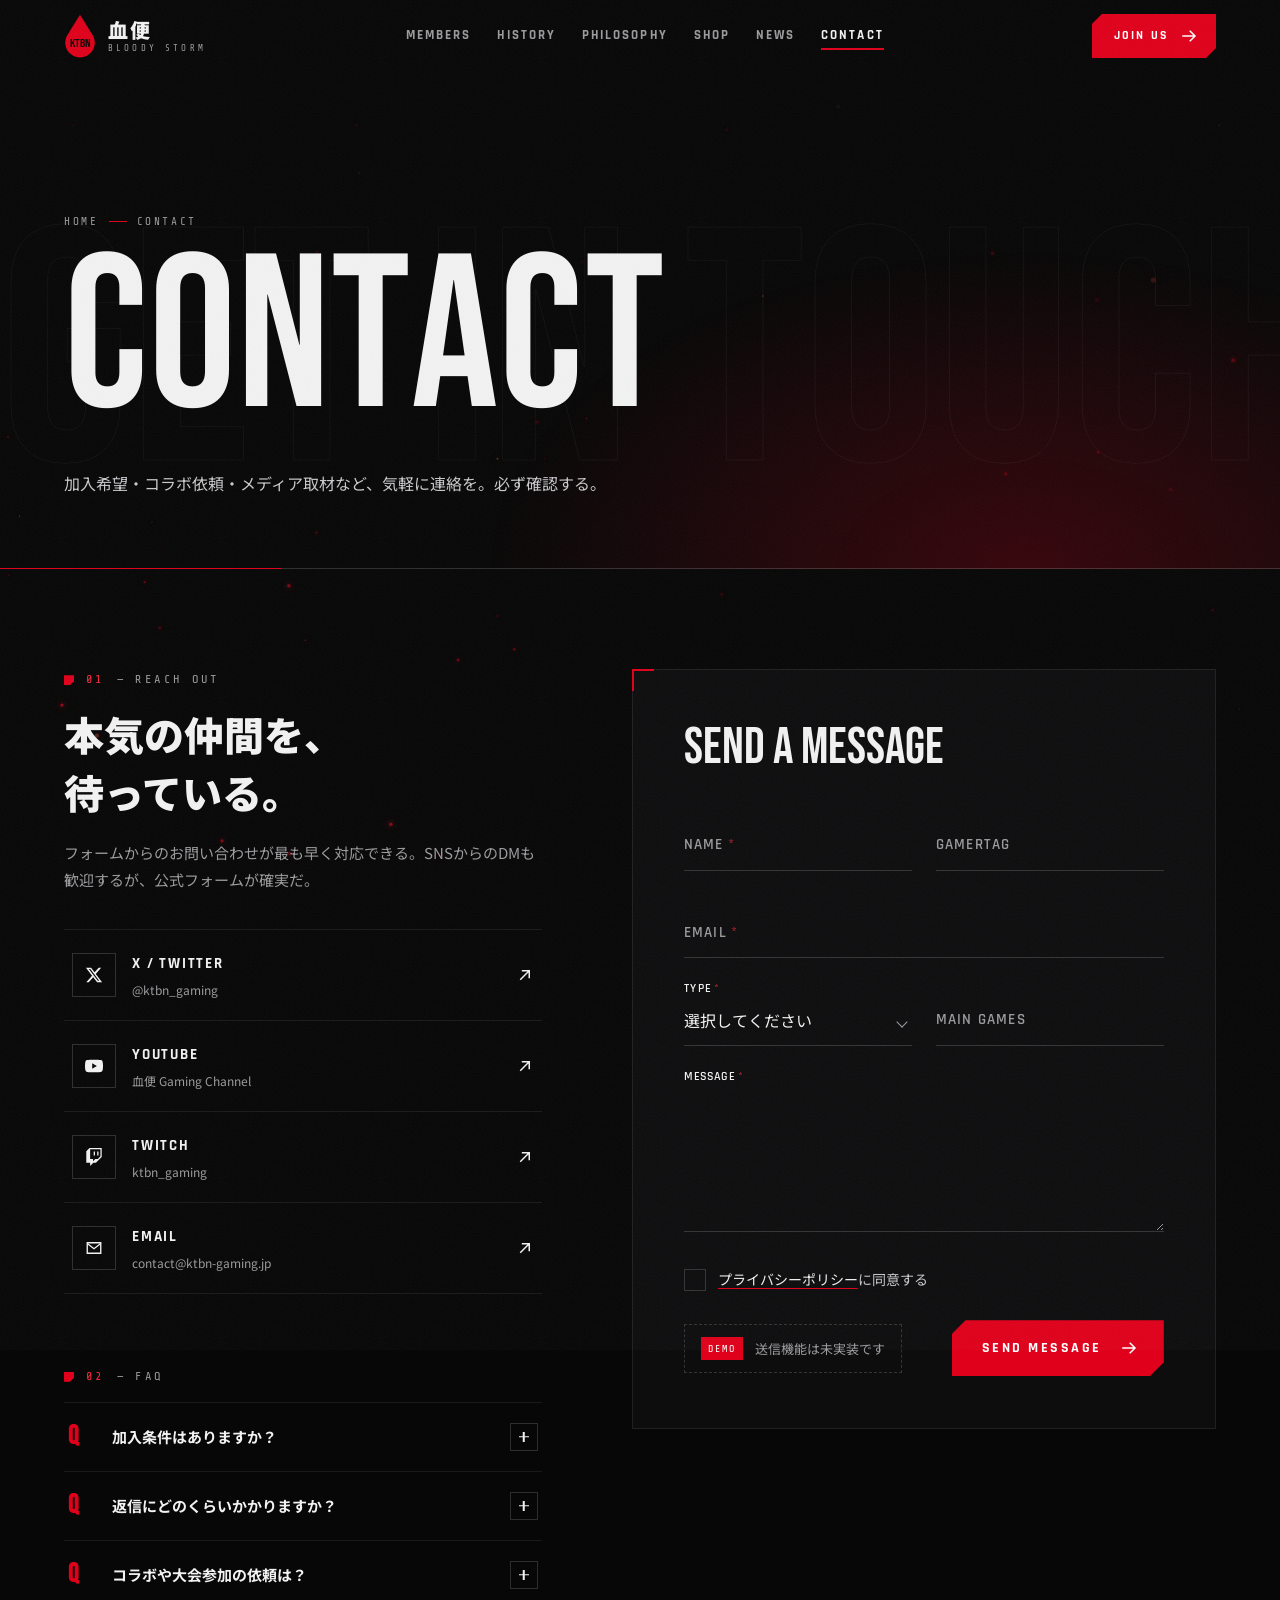
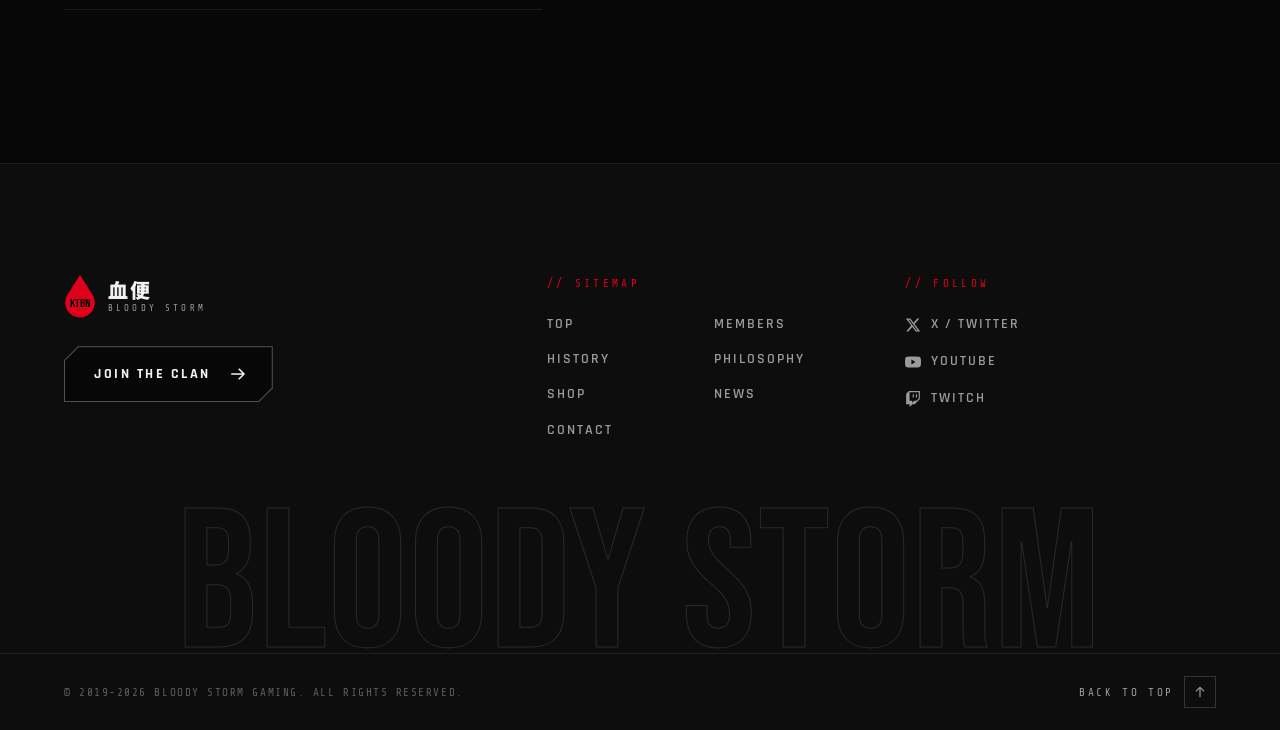
==== commit 8a6d0350: "feat: ロゴに KTBN を入れ、フッター塗りと番号表記を整理 - 血のマーク（ヘッダー/フッター/トップのエンブレム）に KTBN を表示 - 血のマークの下端が切れていた viewBox を修" ====
--- a/contact.html
+++ b/contact.html
@@ -29,7 +29,6 @@
         <h1 class="phero__title glitch" data-split>CONTACT</h1>
         <div class="phero__row">
           <p class="phero__desc" data-reveal="up">加入希望・コラボ依頼・メディア取材など、気軽に連絡を。必ず確認する。</p>
-          <p class="phero__index" data-reveal="up"><b>06</b> / 06</p>
         </div>
       </div>
       <span class="phero__rule"></span>
--- a/css/style.css
+++ b/css/style.css
@@ -169,7 +169,7 @@
   display: flex; flex-direction: column; align-items: center; gap: 18px;
   transition: opacity .35s, transform .6s var(--ease);
 }
-.loader__mark { width: 64px; height: 80px; }
+.loader__mark { width: 64px; height: 88px; }
 .loader__mark path {
   fill: transparent;
   stroke: var(--red-hi);
@@ -245,8 +245,9 @@
   position: relative; z-index: 2;
   white-space: nowrap;
 }
-.brand__mark { width: 26px; height: 32px; transition: transform .6s var(--ease); }
+.brand__mark { width: 32px; height: 44px; transition: transform .6s var(--ease); }
 .brand__mark path { fill: var(--red); }
+.brand__mark text { font-family: var(--font-display); fill: #0a0a0a; }
 .brand:hover .brand__mark { transform: rotate(-12deg) scale(1.08); }
 .brand__text { display: flex; flex-direction: column; line-height: 1; }
 .brand__jp { font-family: var(--font-jp); font-weight: 900; font-size: 20px; letter-spacing: .08em; }
@@ -265,7 +266,6 @@
   transition: color .3s;
   white-space: nowrap;
 }
-.nav__link small { font-family: var(--font-mono); font-size: 9px; color: var(--red); letter-spacing: 0; opacity: .8; }
 .nav__link .roll { display: inline-block; overflow: hidden; height: 1.2em; line-height: 1.2em; vertical-align: bottom; }
 .nav__link .roll > span { display: block; transition: transform .45s var(--ease); }
 .nav__link .roll > span::after { content: attr(data-text); display: block; color: var(--text); }
@@ -332,7 +332,6 @@
   transform: translateY(105%);
   transition: transform .8s var(--ease), color .3s;
 }
-.menu__link small { font-family: var(--font-mono); font-size: 12px; color: var(--red); }
 .menu__link.is-active, .menu__link:active { color: var(--red-hi); }
 .menu.is-open .menu__link { transform: translateY(0); transition-delay: calc(.25s + var(--i) * .05s); }
 .menu__foot {
@@ -585,7 +584,7 @@
   gap: 48px;
   padding-bottom: 56px;
 }
-.footer__lead { font-family: var(--font-jp); font-weight: 900; font-size: clamp(22px, 2.6vw, 30px); line-height: 1.5; margin: 18px 0 28px; }
+.footer__brand .btn { margin-top: 28px; }
 .footer__head { font-family: var(--font-mono); font-size: 11px; letter-spacing: .3em; color: var(--red); margin-bottom: 18px; }
 .footer__nav { display: grid; grid-template-columns: 1fr 1fr; gap: 10px 24px; }
 .footer__nav a, .footer__sns a {
--- a/css/components.css
+++ b/css/components.css
@@ -195,7 +195,7 @@
 }
 .band--red .marquee__item { color: #0a0a0a; }
 .band--line .marquee__item { color: transparent; -webkit-text-stroke: 1px rgba(255, 255, 255, 0.4); }
-.band .marquee__item svg { width: .55em; height: .7em; flex-shrink: 0; }
+.band .marquee__item svg { width: .55em; height: .76em; flex-shrink: 0; }
 .band--red .marquee__item svg path { fill: #0a0a0a; }
 .band--line .marquee__item svg path { fill: var(--red); }
 
@@ -251,12 +251,12 @@
 .emblem__ring circle { fill: none; stroke: var(--line-2); }
 .emblem__core {
   position: relative;
-  width: 42%; aspect-ratio: 4 / 5;
+  width: 42%; aspect-ratio: 8 / 11;
   filter: drop-shadow(0 0 40px rgba(224, 0, 27, 0.55));
   animation: float 6s ease-in-out infinite;
 }
 .emblem__core path { fill: var(--red); }
-.emblem__core text { font-family: var(--font-jp); font-weight: 900; fill: #0a0a0a; }
+.emblem__core text { font-family: var(--font-display); fill: #0a0a0a; }
 .emblem__tick { position: absolute; width: 18px; height: 18px; border: solid var(--red); }
 .emblem__tick:nth-of-type(1) { top: 0; left: 0; border-width: 2px 0 0 2px; }
 .emblem__tick:nth-of-type(2) { top: 0; right: 0; border-width: 2px 2px 0 0; }
@@ -294,7 +294,7 @@
   background: var(--bg-3);
   clip-path: polygon(0 0, calc(100% - var(--cut)) 0, 100% var(--cut), 100% 100%, var(--cut) 100%, 0 calc(100% - var(--cut)));
 }
-.player__art { position: absolute; inset: 0; transition: transform 1.2s var(--ease), filter .8s; filter: grayscale(.35) contrast(1.05); }
+.player__art { position: absolute; inset: 0; transition: transform 1.2s var(--ease), filter .8s; filter: contrast(1.05); }
 .player__art svg, .player__art img { width: 100%; height: 100%; object-fit: cover; }
 .player__frame::before {
   content: ''; position: absolute; inset: 0; z-index: 2;
@@ -367,7 +367,7 @@
 .player::after { right: -6px; bottom: -6px; border-width: 0 2px 2px 0; transform: translate(-8px, -8px); }
 
 @media (hover: hover) {
-  .player:hover .player__art { transform: scale(1.08); filter: grayscale(0) contrast(1.1); }
+  .player:hover .player__art { transform: scale(1.08); filter: contrast(1.1); }
   .player:hover .player__frame::after { animation: scan 1.1s var(--ease-io); }
   .player:hover .player__no { color: var(--red); -webkit-text-stroke-color: var(--red); }
   .player:hover .player__games { max-height: 80px; opacity: 1; }
@@ -408,20 +408,25 @@
 .rail-bar__btns { display: flex; gap: 8px; }
 
 /* Grid (members page) */
-.player-grid { display: grid; grid-template-columns: repeat(4, 1fr); gap: clamp(12px, 1.8vw, 24px); }
-@media (max-width: 1100px) { .player-grid { grid-template-columns: repeat(3, 1fr); } }
-@media (max-width: 760px) { .player-grid { grid-template-columns: repeat(2, 1fr); gap: 10px; } .player { --cut: 12px; } }
+/* Flex so a short last row is centred instead of leaving empty slots (roster size varies) */
+.player-grid { --cols: 4; --gap: clamp(12px, 1.8vw, 24px); display: flex; flex-wrap: wrap; justify-content: center; gap: var(--gap); }
+.player-grid > * { width: calc((100% - (var(--cols) - 1) * var(--gap)) / var(--cols)); }
+@media (max-width: 1100px) { .player-grid { --cols: 3; } }
+@media (max-width: 760px) { .player-grid { --cols: 2; --gap: 10px; } .player { --cut: 12px; } }
 .player.is-filtered-out { display: none; }
 
 /* Captains (members page) */
 .captains { display: grid; grid-template-columns: 1fr 1fr; gap: clamp(12px, 1.8vw, 24px); margin-bottom: clamp(56px, 8vw, 96px); }
-.player--captain .player__frame { aspect-ratio: 5 / 4; }
+.player--captain .player__frame { aspect-ratio: 3 / 4; }
 .player--captain .player__name { font-size: clamp(40px, 11cqi, 96px); }
 .player--captain .player__bio { color: #c9c9cc; font-size: 13px; line-height: 1.8; max-width: 34em; margin-bottom: 4px; display: -webkit-box; -webkit-line-clamp: 2; -webkit-box-orient: vertical; overflow: hidden; }
 @media (max-width: 760px) {
   .captains { grid-template-columns: 1fr; }
-  .player--captain .player__frame { aspect-ratio: 4 / 5; }
-}
+  .player--captain .player__frame { aspect-ratio: 3 / 4; }
+}
+/* A single captain keeps the portrait card, centred instead of leaving the right column empty */
+.captains > :only-child { grid-column: 1 / -1; justify-self: center; width: 50%; }
+@media (max-width: 760px) { .captains > :only-child { width: 100%; } }
 
 /* =============================================
    MODAL (profile / product)
@@ -448,9 +453,9 @@
   transition: clip-path .7s var(--ease-io);
 }
 .modal.is-open .modal__panel { clip-path: inset(0 0 0 0); }
-.modal__media { position: relative; background: var(--bg-3); min-height: 100%; overflow: hidden; }
+.modal__media { position: relative; background: #000; aspect-ratio: 3 / 4; align-self: start; min-height: 0; overflow: hidden; }
 .modal__media > * { width: 100%; height: 100%; object-fit: cover; }
-.modal__body { position: relative; padding: clamp(28px, 4.4vw, 56px); overflow-y: auto; max-height: calc(100vh - 80px); }
+.modal__body { position: relative; display: flex; flex-direction: column; padding: clamp(28px, 4.4vw, 56px); overflow-y: auto; max-height: calc(100vh - 80px); }
 .modal__body > * { opacity: 0; transform: translateY(20px); transition: opacity .6s var(--ease), transform .8s var(--ease); }
 .modal.is-open .modal__body > * { opacity: 1; transform: none; transition-delay: calc(.35s + var(--i, 0) * .06s); }
 .modal__close { position: absolute; top: 14px; right: 14px; z-index: 5; --ib-bg: #0b0b0c; }
@@ -467,15 +472,51 @@
 .profile__label { font-family: var(--font-mono); font-size: 11px; letter-spacing: .24em; color: var(--muted); margin-bottom: 10px; }
 .profile__games { display: flex; flex-wrap: wrap; gap: 6px; margin-bottom: 24px; }
 .profile__bio { color: #d0d0d3; line-height: 1.95; margin-bottom: 28px; }
-.profile__sns { display: flex; flex-wrap: wrap; gap: 8px; }
-.profile__nav { display: flex; align-items: center; justify-content: space-between; gap: 12px; margin-top: 32px; padding-top: 20px; border-top: 1px solid var(--line); font-family: var(--font-mono); font-size: 11px; letter-spacing: .2em; color: var(--muted); }
+.profile__sns { display: flex; flex-wrap: wrap; gap: 8px; margin-bottom: 28px; }
+.profile__nav { display: flex; align-items: center; justify-content: space-between; gap: 12px; margin-top: auto; padding-top: 20px; border-top: 1px solid var(--line); font-family: var(--font-mono); font-size: 11px; letter-spacing: .2em; color: var(--muted); }
 .profile__nav div { display: flex; gap: 8px; }
+
+/* 表示名の [] 部分は小さく組んで 1 行に収める */
+.name__sub { font-size: .36em; opacity: .55; letter-spacing: .02em; }
+
+/* モーダルの前後送り演出 */
+@keyframes modalMediaIn {
+  from { opacity: 0; transform: translateX(var(--sx)) scale(1.06); }
+  to   { opacity: 1; transform: none; }
+}
+@keyframes modalBodyIn {
+  from { opacity: 0; transform: translateX(calc(var(--sx) * .55)); }
+  to   { opacity: 1; transform: none; }
+}
+@keyframes modalSweep {
+  from { transform: translateX(calc(var(--sx) * -7)); opacity: 0; }
+  35%  { opacity: 1; }
+  to   { transform: translateX(calc(var(--sx) * 7)); opacity: 0; }
+}
+.modal__media::after {
+  content: ''; position: absolute; inset: -10% 0; z-index: 3; pointer-events: none; opacity: 0;
+  background: linear-gradient(90deg, transparent, rgba(255, 42, 61, .5), rgba(255, 255, 255, .22), transparent);
+  mix-blend-mode: screen;
+}
+.modal__panel[data-swap] { --sx: 9%; }
+.modal__panel[data-swap="prev"] { --sx: -9%; }
+.modal__panel[data-swap] .modal__media { animation: modalMediaIn .6s var(--ease-io) both; }
+.modal__panel[data-swap] .modal__media::after { animation: modalSweep .6s var(--ease-io) both; }
+.modal__panel[data-swap] .modal__body > * {
+  animation: modalBodyIn .5s var(--ease-io) both;
+  animation-delay: calc(var(--i, 0) * .045s);
+}
+@media (prefers-reduced-motion: reduce) {
+  .modal__panel[data-swap] .modal__media,
+  .modal__panel[data-swap] .modal__media::after,
+  .modal__panel[data-swap] .modal__body > * { animation: none; }
+}
 
 @media (max-width: 760px) {
   .modal { padding: 0; }
-  .modal__panel { display: block; height: 100%; overflow-y: auto; overscroll-behavior: contain; border: 0; }
-  .modal__media { aspect-ratio: 1 / 1; min-height: 0; }
-  .modal__body { max-height: none; overflow: visible; }
+  .modal__panel { display: block; height: 100%; aspect-ratio: auto; overflow-y: auto; overscroll-behavior: contain; border: 0; }
+  .modal__media { aspect-ratio: 1 / 1; align-self: stretch; min-height: 0; }
+  .modal__body { height: auto; overflow: visible; }
   .profile__meta dd { font-size: 13px; }
 }
 
@@ -604,8 +645,6 @@
 }
 .phero__row { display: flex; flex-wrap: wrap; align-items: flex-end; justify-content: space-between; gap: 20px 40px; margin-top: clamp(24px, 3vw, 36px); }
 .phero__desc { max-width: 34em; color: #c9c9cc; font-size: clamp(14px, 1.5vw, 16px); }
-.phero__index { font-family: var(--font-mono); font-size: 12px; letter-spacing: .24em; color: var(--muted); white-space: nowrap; }
-.phero__index b { color: var(--red-hi); font-weight: 400; font-size: 20px; }
 .phero__rule { position: absolute; left: 0; right: 0; bottom: 0; height: 1px; background: var(--line-2); }
 .phero__rule::after { content: ''; position: absolute; inset: 0; background: var(--red); transform: scaleX(0); transform-origin: left; }
 .is-loaded .phero__rule::after { animation: rule 1.6s var(--ease-io) .5s forwards; }
@@ -617,9 +656,11 @@
 .cta { position: relative; z-index: 1; overflow: hidden; background: var(--red); color: #0a0a0a; padding-block: clamp(90px, 13vw, 170px); isolation: isolate; }
 .cta__bg { position: absolute; inset: 0; z-index: -1; display: flex; flex-direction: column; justify-content: center; gap: 0; transform: rotate(-6deg) scale(1.2); opacity: .16; }
 .cta__bg .marquee__item { font-family: var(--font-display); font-size: clamp(90px, 14vw, 200px); line-height: .95; padding-right: .4em; color: transparent; -webkit-text-stroke: 1.5px #000; }
-.cta__inner { text-align: center; display: flex; flex-direction: column; align-items: center; }
-.cta__label { font-family: var(--font-mono); font-size: 12px; letter-spacing: .32em; margin-bottom: 18px; }
-.cta__title { font-family: var(--font-jp); font-weight: 900; font-size: clamp(40px, 8vw, 104px); line-height: 1.15; letter-spacing: -.02em; margin-bottom: 18px; }
+.cta__inner { text-align: center; display: flex; flex-direction: column; align-items: center; container-type: inline-size; }
+.cta__title { --fit-max: 104px; font-family: var(--font-jp); font-weight: 900; line-height: 1.15; letter-spacing: -.02em; margin-bottom: 18px; }
+
+/* Single-line headline: shrinks with the container instead of wrapping. --fit-len ≈ character count */
+.fit-line { white-space: nowrap; font-size: min(var(--fit-max), calc(100cqi / var(--fit-len))); }
 .cta__text { max-width: 30em; margin-bottom: 36px; font-weight: 500; }
 
 /* =============================================
--- a/css/pages.css
+++ b/css/pages.css
@@ -82,10 +82,10 @@
    PHILOSOPHY
    ============================================= */
 .creed { position: relative; text-align: center; padding-block: clamp(80px, 12vw, 160px); }
-.creed__label { font-family: var(--font-mono); font-size: 12px; letter-spacing: .32em; color: var(--muted); margin-bottom: 28px; }
+.creed .container { container-type: inline-size; }
 .creed__text {
+  --fit-max: 150px;
   font-family: var(--font-jp); font-weight: 900;
-  font-size: clamp(44px, 10vw, 150px);
   line-height: 1.12;
   letter-spacing: -.04em;
 }
